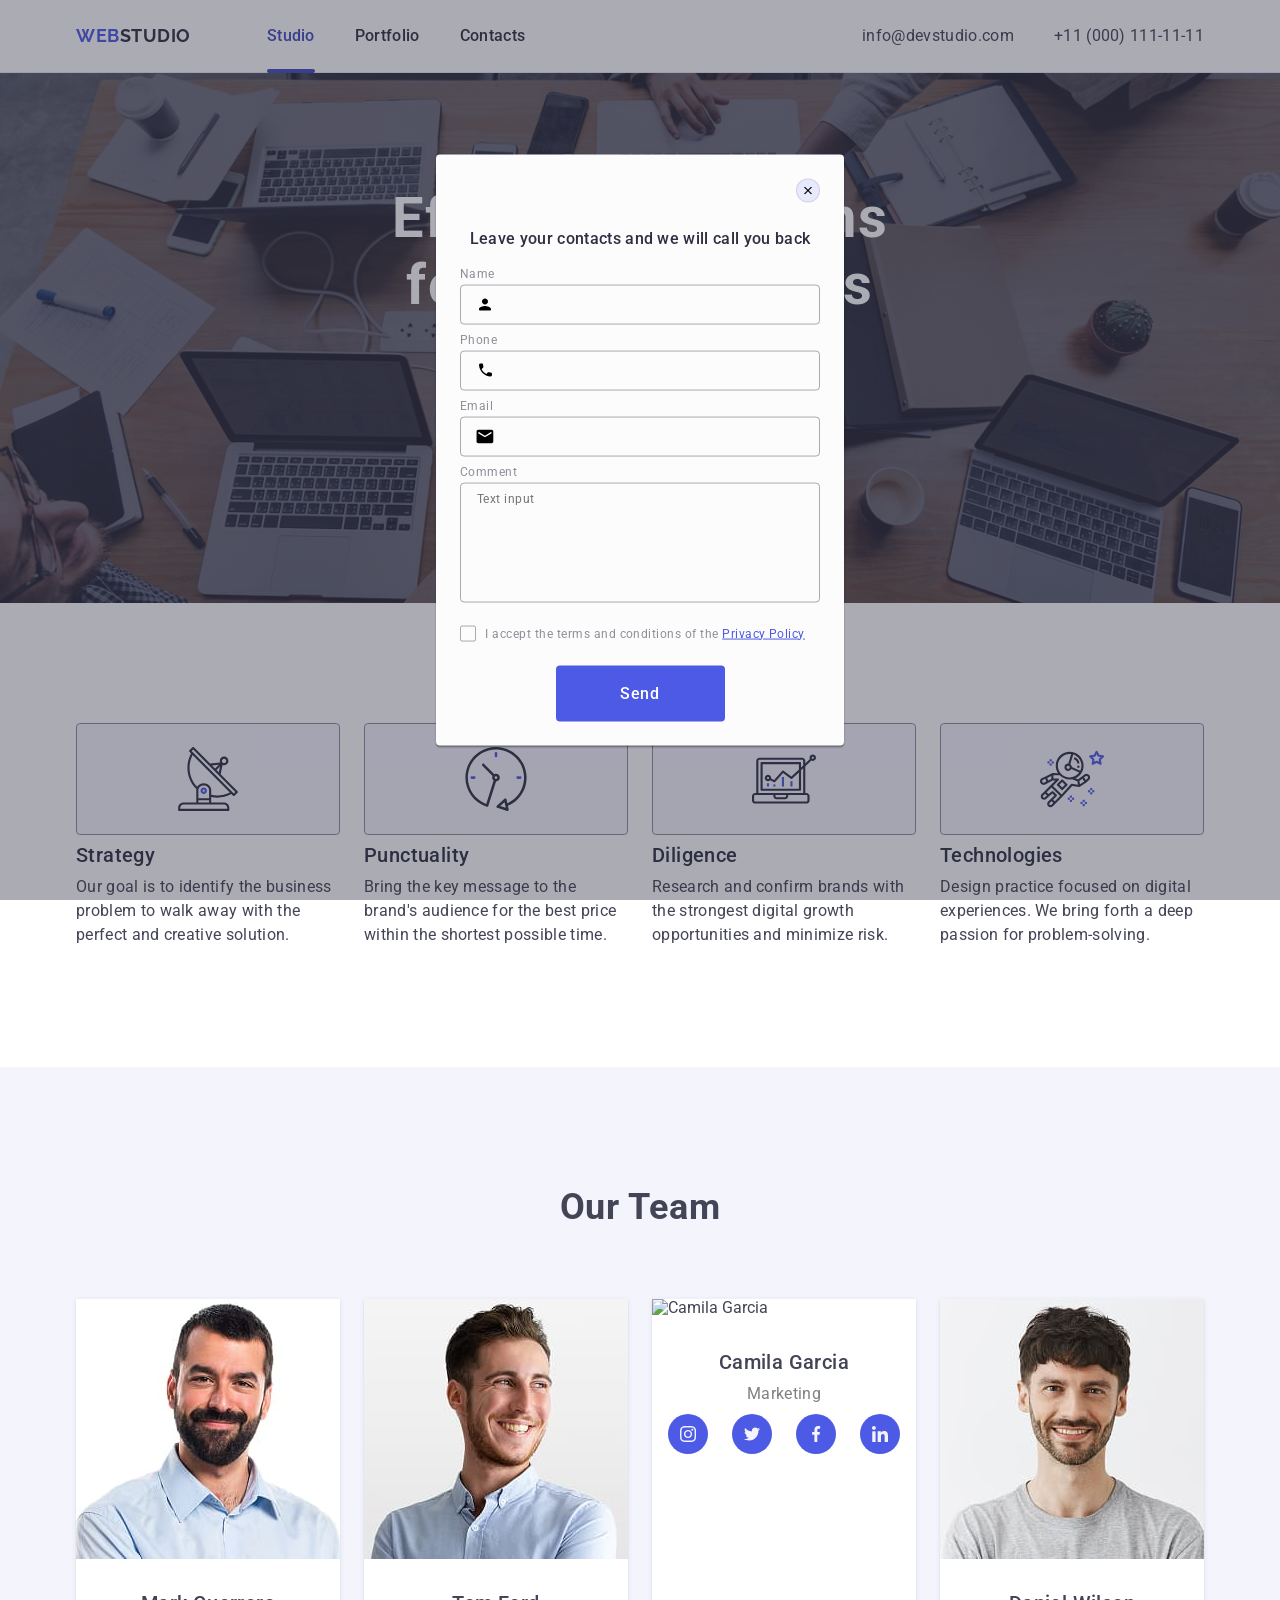
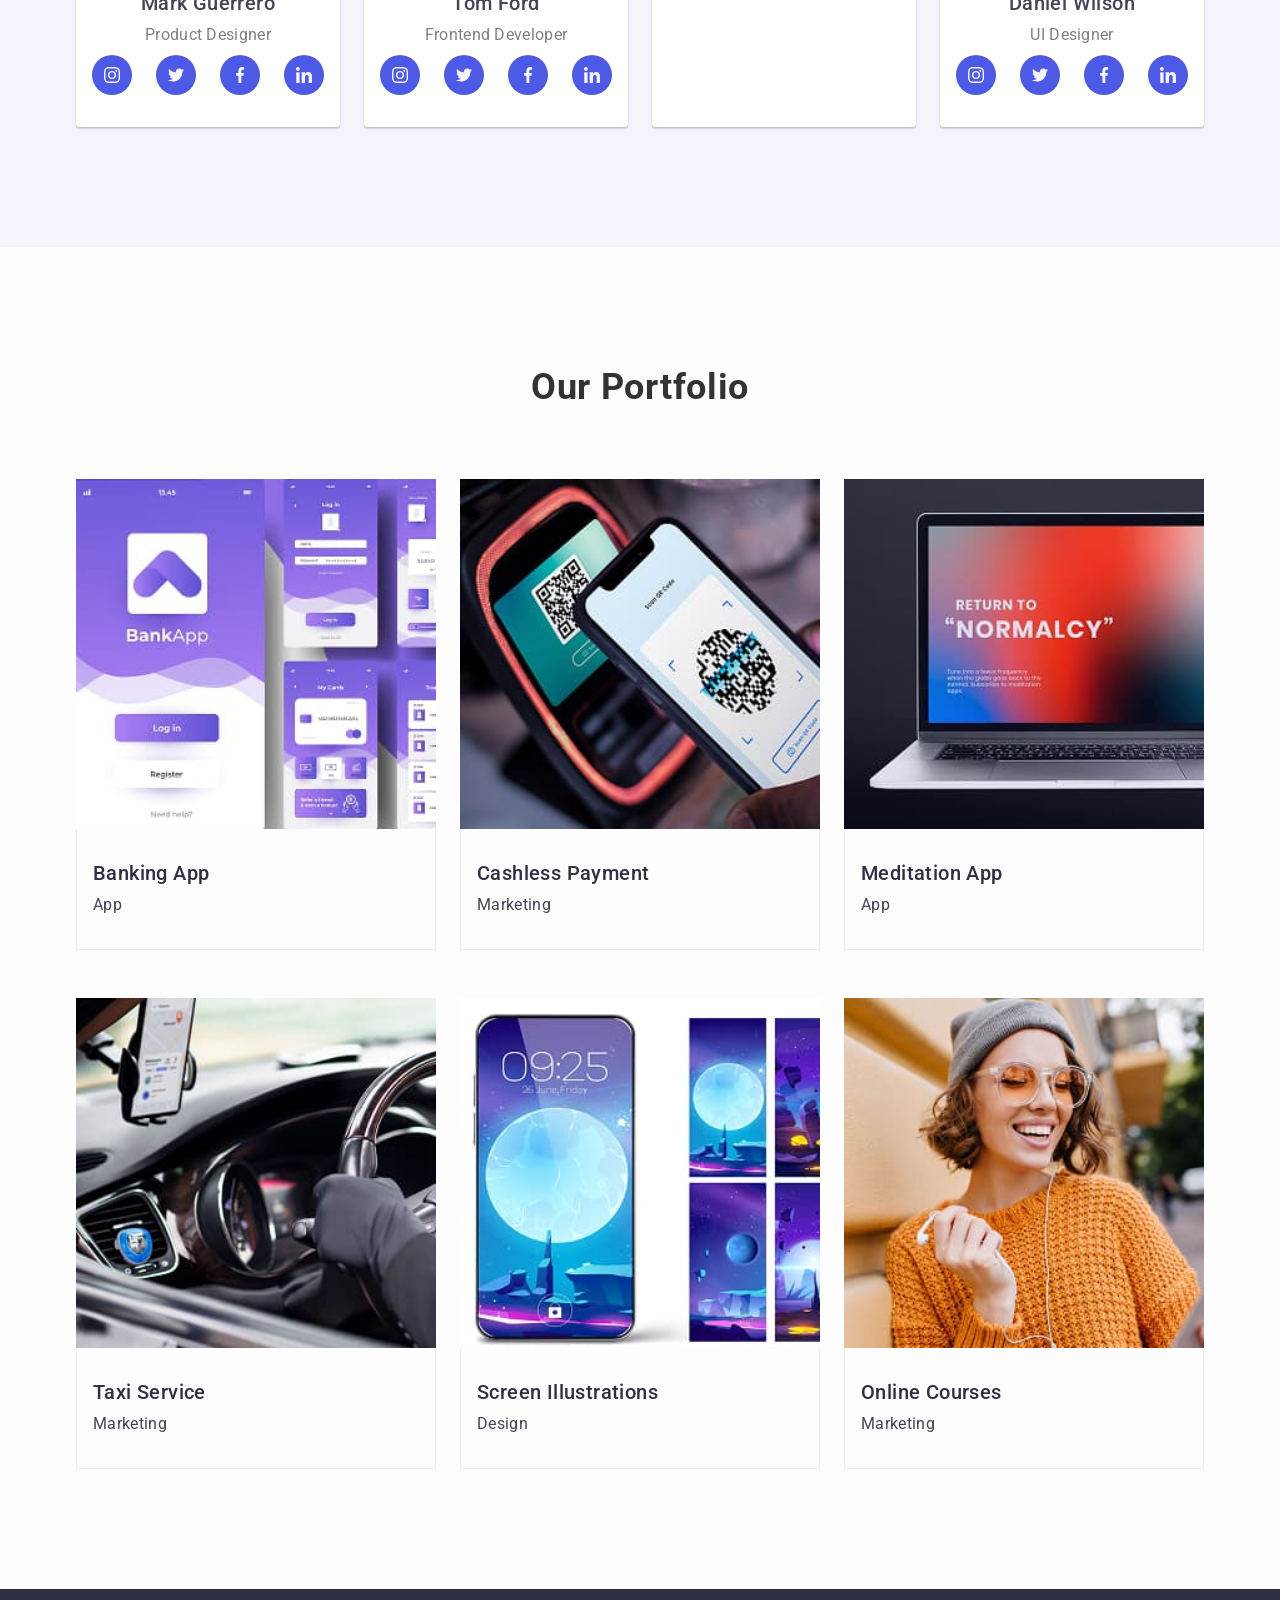
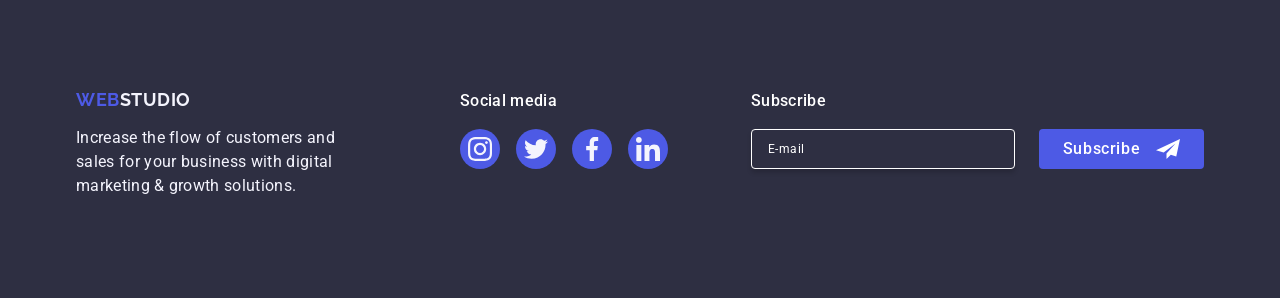
==== index.html @ 74a829ca "q q" ====
<!DOCTYPE html>
<html lang="en">
  <head>
    <meta charset="UTF-8" />
    <meta name="viewport" content="width=device-width, initial-scale=1.0" />
    <title>Web StudioVoVA</title>

    <link
      rel="stylesheet"
      href="https://cdnjs.cloudflare.com/ajax/libs/modern-normalize/2.0.0/modern-normalize.min.css"
      integrity="sha512-4xo8blKMVCiXpTaLzQSLSw3KFOVPWhm/TRtuPVc4WG6kUgjH6J03IBuG7JZPkcWMxJ5huwaBpOpnwYElP/m6wg=="
      crossorigin="anonymous"
      referrerpolicy="no-referrer"
    />

    <link rel="preconnect" href="https://fonts.googleapis.com" />
    <link rel="preconnect" href="https://fonts.gstatic.com" crossorigin />
    <link
      href="https://fonts.googleapis.com/css2?family=Raleway:wght@700&family=Roboto:wght@400;500;700&display=swap"
      rel="stylesheet"
    />

    <link rel="stylesheet" href="./css/styles.css" />
  </head>
  <body>
    <header class="page-header">
      <div class="container header-container">
        <nav class="header-nav">
          <a class="logo header-logo" href="./index.html"
            >Web<span class="logo-part">Studio</span></a
          >
          <ul class="nav-list">
            <li class="nav-item">
              <a class="nav-link current" href="./index.html">Studio</a>
            </li>
            <li class="nav-item"><a class="nav-link" href="">Portfolio</a></li>
            <li class="nav-item"><a class="nav-link" href="">Contacts</a></li>
          </ul>
        </nav>

        <address class="contacts">
          <ul class="contacts-list">
            <li class="contacts-item">
              <a class="contacts-link" href="mailto:info@devstudio.com"
                >info@devstudio.com</a
              >
            </li>
            <li class="contacts-item">
              <a class="contacts-link" href="tel:+110001111111"
                >+11 (000) 111-11-11</a
              >
            </li>
          </ul>
        </address>

        <button class="burger-btn" type="button" data-menu-open>
          <svg class="burger-icon" width="24" height="24">
            <use href="./images/icons.svg#icon-menu"></use>
          </svg>
        </button>
      </div>

      <div class="mobile-menu" data-menu>
        <div class="mobile-menu-container">
          <button class="mobile-menu-close" data-menu-close>&times;</button>

          <nav class="mobile-menu-nav">
            <ul class="mobile-nav-list">
              <li>
                <a href="./index.html" class="mobile-nav-link current"
                  >Studio</a
                >
              </li>
              <li><a href="#" class="mobile-nav-link">Portfolio</a></li>
              <li><a href="#" class="mobile-nav-link">Contacts</a></li>
            </ul>
          </nav>

          <address class="mobile-contacts">
            <a href="tel:+110001111111" class="mobile-phone"
              >+11 (000) 111-11-11</a
            >
            <a href="mailto:info@devstudio.com" class="mobile-email"
              >info@devstudio.com</a
            >
          </address>

          <ul class="mobile-socials">
            <li>
              <a href="#" class="social-icon-link"
                ><svg width="24" height="24">
                  <use href="./images/icons.svg#icon-instagram"></use></svg
              ></a>
            </li>
            <li>
              <a href="#" class="social-icon-link"
                ><svg width="24" height="24">
                  <use href="./images/icons.svg#icon-twitter"></use></svg
              ></a>
            </li>
            <li>
              <a href="#" class="social-icon-link"
                ><svg width="24" height="24">
                  <use href="./images/icons.svg#icon-facebook"></use></svg
              ></a>
            </li>
            <li>
              <a href="#" class="social-icon-link"
                ><svg width="24" height="24">
                  <use href="./images/icons.svg#icon-linkedin"></use></svg
              ></a>
            </li>
          </ul>
        </div>
      </div>
    </header>

    <main>
      <!-- Section №1 -->
      <section class="main-section">
        <div class="container">
          <h1 class="section-title">Effective Solutions for Your Business</h1>
          <button class="action-button" type="button">Order Service</button>
        </div>
      </section>

      <!-- Section №2 -->
      <section class="two-section">
        <div class="container">
          <h2 class="visually-hidden">Team</h2>
          <ul class="team-list-dva">
            <!-- Пункт №1. Strategy. Section №2. -->
            <li class="list-section-two">
              <div class="icon-container">
                <svg class="icon" width="64" height="64">
                  <use href="./images/icons.svg#icon-antenna"></use>
                </svg>
              </div>
              <h3 class="list-title">Strategy</h3>
              <p class="list-paragraph">
                Our goal is to identify the business problem to walk away with
                the perfect and creative solution.
              </p>
            </li>

            <!-- Пункт №2. Punctuality. Section №2. -->
            <li class="list-section-two">
              <div class="icon-container">
                <svg class="icon" width="64" height="64">
                  <use href="./images/icons.svg#icon-clock"></use>
                </svg>
              </div>
              <h3 class="list-title">Punctuality</h3>
              <p class="list-paragraph">
                Bring the key message to the brand's audience for the best price
                within the shortest possible time.
              </p>
            </li>

            <!-- Пункт №3. Diligence. Section №2. -->
            <li class="list-section-two">
              <div class="icon-container">
                <svg class="icon" width="64" height="64">
                  <use href="./images/icons.svg#icon-diagram"></use>
                </svg>
              </div>
              <h3 class="list-title">Diligence</h3>
              <p class="list-paragraph">
                Research and confirm brands with the strongest digital growth
                opportunities and minimize risk.
              </p>
            </li>

            <!-- Пункт №4. Technologies. Section №2. -->
            <li class="list-section-two">
              <div class="icon-container">
                <svg class="icon" width="64" height="64">
                  <use href="./images/icons.svg#icon-astronaut"></use>
                </svg>
              </div>
              <h3 class="list-title">Technologies</h3>
              <p class="list-paragraph">
                Design practice focused on digital experiences. We bring forth a
                deep passion for problem-solving.
              </p>
            </li>
          </ul>
        </div>
      </section>

      <!-- Section №3 -->
      <section class="drei-section">
        <div class="container">
          <h2 class="drei-team-title">Our Team</h2>
          <ul class="team-list-drei">
            <!-- Перший пункт списку -->
            <li class="drei-list-section first-team-member first-child">
              <img
                src="./images/images-a.jpg"
                srcset="./images/images-a@2x.jpg 2x"
                alt="Mark Guerrero"
                class="block-image"
              />
              <div class="team-info">
                <h3 class="drei-team-name">Mark Guerrero</h3>
                <p class="drei-team-role">Product Designer</p>
                <ul class="social-list">
                  <li class="social-item">
                    <a href="#" class="social-link">
                      <svg class="social-icon" width="16" height="16">
                        <use href="./images/icons.svg#icon-instagram"></use>
                      </svg>
                    </a>
                  </li>
                  <li class="social-item">
                    <a href="#" class="social-link">
                      <svg class="social-icon" width="16" height="16">
                        <use href="./images/icons.svg#icon-twitter"></use>
                      </svg>
                    </a>
                  </li>
                  <li class="social-item">
                    <a href="#" class="social-link">
                      <svg class="social-icon" width="16" height="16">
                        <use href="./images/icons.svg#icon-facebook"></use>
                      </svg>
                    </a>
                  </li>
                  <li class="social-item">
                    <a href="#" class="social-link">
                      <svg class="social-icon" width="16" height="16">
                        <use href="./images/icons.svg#icon-linkedin"></use>
                      </svg>
                    </a>
                  </li>
                </ul>
              </div>
            </li>

            <!-- Другий пункт списку -->
            <li class="drei-list-section first-team-member first-child">
              <img
                src="./images/images-b.jpg"
                srcset="./images/images-b@2x.jpg 2x"
                alt="Tom Ford"
                class="block-image"
              />
              <div class="team-info">
                <h3 class="drei-team-name">Tom Ford</h3>
                <p class="drei-team-role">Frontend Developer</p>
                <ul class="social-list">
                  <li class="social-item">
                    <a href="#" class="social-link">
                      <svg class="social-icon" width="16" height="16">
                        <use href="./images/icons.svg#icon-instagram"></use>
                      </svg>
                    </a>
                  </li>
                  <li class="social-item">
                    <a href="#" class="social-link">
                      <svg class="social-icon" width="16" height="16">
                        <use href="./images/icons.svg#icon-twitter"></use>
                      </svg>
                    </a>
                  </li>
                  <li class="social-item">
                    <a href="#" class="social-link">
                      <svg class="social-icon" width="16" height="16">
                        <use href="./images/icons.svg#icon-facebook"></use>
                      </svg>
                    </a>
                  </li>
                  <li class="social-item">
                    <a href="#" class="social-link">
                      <svg class="social-icon" width="16" height="16">
                        <use href="./images/icons.svg#icon-linkedin"></use>
                      </svg>
                    </a>
                  </li>
                </ul>
              </div>
            </li>

            <!-- Третій пункт списку -->
            <li class="drei-list-section first-team-member first-child">
              <img
                src="./images/images-c.jpg"
                srcset="./images/images-c@2x.jpg 2x"
                alt="Camila Garcia"
                class="block-image"
              />
              <div class="team-info">
                <h3 class="drei-team-name">Camila Garcia</h3>
                <p class="drei-team-role">Marketing</p>
                <ul class="social-list">
                  <li class="social-item">
                    <a href="#" class="social-link">
                      <svg class="social-icon" width="16" height="16">
                        <use href="./images/icons.svg#icon-instagram"></use>
                      </svg>
                    </a>
                  </li>
                  <li class="social-item">
                    <a href="#" class="social-link">
                      <svg class="social-icon" width="16" height="16">
                        <use href="./images/icons.svg#icon-twitter"></use>
                      </svg>
                    </a>
                  </li>
                  <li class="social-item">
                    <a href="#" class="social-link">
                      <svg class="social-icon" width="16" height="16">
                        <use href="./images/icons.svg#icon-facebook"></use>
                      </svg>
                    </a>
                  </li>
                  <li class="social-item">
                    <a href="#" class="social-link">
                      <svg class="social-icon" width="16" height="16">
                        <use href="./images/icons.svg#icon-linkedin"></use>
                      </svg>
                    </a>
                  </li>
                </ul>
              </div>
            </li>

            <!-- Четвертий пункт списку -->
            <li class="drei-list-section first-team-member first-child">
              <img
                src="./images/images-d.jpg"
                srcset="./images/images-d@2x.jpg 2x"
                alt="Daniel Wilson"
                class="block-image"
              />
              <div class="team-info">
                <h3 class="drei-team-name">Daniel Wilson</h3>
                <p class="drei-team-role">UI Designer</p>
                <ul class="social-list">
                  <li class="social-item">
                    <a href="#" class="social-link">
                      <svg class="social-icon" width="16" height="16">
                        <use href="./images/icons.svg#icon-instagram"></use>
                      </svg>
                    </a>
                  </li>
                  <li class="social-item">
                    <a href="#" class="social-link">
                      <svg class="social-icon" width="16" height="16">
                        <use href="./images/icons.svg#icon-twitter"></use>
                      </svg>
                    </a>
                  </li>
                  <li class="social-item">
                    <a href="#" class="social-link">
                      <svg class="social-icon" width="16" height="16">
                        <use href="./images/icons.svg#icon-facebook"></use>
                      </svg>
                    </a>
                  </li>
                  <li class="social-item">
                    <a href="#" class="social-link">
                      <svg class="social-icon" width="16" height="16">
                        <use href="./images/icons.svg#icon-linkedin"></use>
                      </svg>
                    </a>
                  </li>
                </ul>
              </div>
            </li>
          </ul>
        </div>
      </section>

      <!-- Section №4 -->
      <section class="team-section-portfolio">
        <div class="container">
          <h2 class="team-title-vier">Our Portfolio</h2>
          <ul class="fourth-list">
            <!-- Перший пункт -->
            <li class="team-item">
              <div class="image-container">
                <img
                  src="./images/images-e.jpg"
                  srcset="./images/images-e@2x.jpg 2x"
                  alt="Banking App"
                  width="360"
                  class="block-image"
                />
                <p class="description">
                  14 Stylish and User-Friendly App Design Concepts · Task
                  Manager App · Calorie Tracker App · Exotic Fruit Ecommerce App
                  · Cloud Storage App
                </p>
              </div>
              <div class="addition">
                <h3 class="team-name">Banking App</h3>
                <p class="team-role">App</p>
              </div>
            </li>

            <!-- Другий пункт -->
            <li class="team-item">
              <div class="image-container">
                <img
                  src="./images/images-f.jpg"
                  srcset="./images/images-f@2x.jpg 2x"
                  alt="Cashless Payment"
                  width="360"
                  class="block-image"
                />
                <p class="description">
                  14 Stylish and User-Friendly App Design Concepts · Task
                  Manager App · Calorie Tracker App · Exotic Fruit Ecommerce App
                  · Cloud Storage App
                </p>
              </div>
              <div class="addition">
                <h3 class="team-name">Cashless Payment</h3>
                <p class="team-role">Marketing</p>
              </div>
            </li>

            <!-- Третій пункт -->
            <li class="team-item">
              <div class="image-container">
                <img
                  src="./images/images-g.jpg"
                  srcset="./images/images-g@2x.jpg 2x"
                  alt="Meditation App"
                  width="360"
                  class="block-image"
                />
                <p class="description">
                  14 Stylish and User-Friendly App Design Concepts · Task
                  Manager App · Calorie Tracker App · Exotic Fruit Ecommerce App
                  · Cloud Storage App
                </p>
              </div>
              <div class="addition">
                <h3 class="team-name">Meditation App</h3>
                <p class="team-role">App</p>
              </div>
            </li>

            <!-- Четвертий пункт -->
            <li class="team-item">
              <div class="image-container">
                <img
                  src="./images/images-h.jpg"
                  srcset="./images/images-h@2x.jpg 2x"
                  alt="Taxi Service"
                  width="360"
                  class="block-image"
                />
                <p class="description">
                  14 Stylish and User-Friendly App Design Concepts · Task
                  Manager App · Calorie Tracker App · Exotic Fruit Ecommerce App
                  · Cloud Storage App
                </p>
              </div>
              <div class="addition">
                <h3 class="team-name">Taxi Service</h3>
                <p class="team-role">Marketing</p>
              </div>
            </li>

            <!-- П’ятий пункт -->
            <li class="team-item">
              <div class="image-container">
                <img
                  src="./images/images-i.jpg"
                  srcset="./images/images-i@2x.jpg 2x"
                  alt="Screen Illustrations"
                  width="360"
                  class="block-image"
                />
                <p class="description">
                  14 Stylish and User-Friendly App Design Concepts · Task
                  Manager App · Calorie Tracker App · Exotic Fruit Ecommerce App
                  · Cloud Storage App
                </p>
              </div>
              <div class="addition">
                <h3 class="team-name">Screen Illustrations</h3>
                <p class="team-role">Design</p>
              </div>
            </li>

            <!-- Шостий пункт -->
            <li class="team-item">
              <div class="image-container">
                <img
                  src="./images/images-j.jpg"
                  srcset="./images/images-j@2x.jpg 2x"
                  alt="Online Courses"
                  width="360"
                  class="block-image"
                />
                <p class="description">
                  14 Stylish and User-Friendly App Design Concepts · Task
                  Manager App · Calorie Tracker App · Exotic Fruit Ecommerce App
                  · Cloud Storage App
                </p>
              </div>
              <div class="addition">
                <h3 class="team-name">Online Courses</h3>
                <p class="team-role">Marketing</p>
              </div>
            </li>
          </ul>
        </div>
      </section>
    </main>

    <!-- Футер сторінки -->

    <footer class="site-footer">
      <div class="container-footer">
        <div class="content-wrapper">
          <a href="./index.html" class="webstudio-link kolobok">
            WEB<span class="logo-span-footer">Studio</span>
          </a>
          <p class="footer-description">
            Increase the flow of customers and sales for your business with
            digital marketing & growth solutions.
          </p>
        </div>
        <div class="social-media-wrapper">
          <p class="social-text">Social media</p>
          <ul class="social-list-footer">
            <li class="social-item">
              <a href="#" class="social-link-footer">
                <svg class="social-icon-footer" width="24" height="24">
                  <use href="./images/icons.svg#icon-instagram"></use>
                </svg>
              </a>
            </li>
            <li class="social-item">
              <a href="#" class="social-link-footer">
                <svg class="social-icon-footer" width="24" height="24">
                  <use href="./images/icons.svg#icon-twitter"></use>
                </svg>
              </a>
            </li>
            <li class="social-item">
              <a href="#" class="social-link-footer">
                <svg class="social-icon-footer" width="24" height="24">
                  <use href="./images/icons.svg#icon-facebook"></use>
                </svg>
              </a>
            </li>
            <li class="social-item">
              <a href="#" class="social-link-footer">
                <svg class="social-icon-footer" width="24" height="24">
                  <use href="./images/icons.svg#icon-linkedin"></use>
                </svg>
              </a>
            </li>
          </ul>
        </div>
        <div class="subscribe-wrapper">
          <p class="subscribe-text">Subscribe</p>
          <form class="subscribe-form">
            <label class="subscribe-label">
              <input
                class="subscribe-input"
                type="email"
                name="email"
                placeholder="E-mail"
              />
            </label>
            <button class="subscribe-button" type="submit">
              Subscribe
              <svg class="subscribe-icon" width="24" height="24">
                <use href="./images/icons.svg#icon-frame"></use>
              </svg>
            </button>
          </form>
        </div>
      </div>
    </footer>

    <!-- Модальне вікно. Контейнер для модального вікна -->
    <div class="modal-container is-open">
      <div class="modal">
        <button class="close-button" type="button">
          <svg width="8" height="8" class="icon-xsymbol">
            <use href="./images/icons.svg#icon-xsymbol"></use>
          </svg>
        </button>
        <p class="modal-text">Leave your contacts and we will call you back</p>
        <form action="#">
          <div class="form-group">
            <label for="user-name" class="label">Name</label>
            <div class="input-container">
              <input
                type="text"
                id="user-name"
                name="user-name"
                class="input"
              />
              <svg width="18" height="24" class="input-icon">
                <use href="./images/icons.svg#icon-person"></use>
              </svg>
            </div>
          </div>
          <div class="form-group">
            <label for="user-phone" class="label">Phone</label>
            <div class="input-container">
              <input
                type="tel"
                id="user-phone"
                name="user-phone"
                class="input"
              />
              <svg width="18" height="24" class="input-icon">
                <use href="./images/icons.svg#icon-phone"></use>
              </svg>
            </div>
          </div>
          <div class="form-group">
            <label for="user-email" class="label">Email</label>
            <div class="input-container">
              <input
                type="email"
                id="user-email"
                name="user-email"
                class="input"
              />
              <svg width="18" height="24" class="input-icon">
                <use href="./images/icons.svg#icon-email"></use>
              </svg>
            </div>
          </div>
          <div class="form-group-comment">
            <label for="user-comment" class="label">Comment</label>
            <textarea
              id="user-comment"
              name="user-comment"
              placeholder="Text input"
              class="textarea"
            ></textarea>
          </div>
          <div class="checkbox-container">
            <input
              type="checkbox"
              id="user-privacy"
              name="user-privacy"
              value="true"
              class="visually-hidden"
            />
            <label for="user-privacy" class="checkbox-label">
              <span class="checkbox-custom">
                <svg width="10" height="8" class="icon-check">
                  <use href="./images/icons.svg#icon-vector"></use>
                </svg>
              </span>
              <span class="checkbox-text">
                <span class="accept-text"
                  >I accept the terms and conditions of the</span
                >
                <a href="#" class="privacy-policy-link">Privacy Policy</a>
              </span>
            </label>
          </div>

          <button type="submit" class="submit-button">Send</button>
        </form>
      </div>
    </div>
    <!-- Контейнер для модального вікна END -->
  </body>
</html>
---- css/styles.css ----
.hidden {
  display: none;
}

body {
  font-family: "Roboto", sans-serif;
  color: #434455;
  background-color: #fff;
}

/* Вимкнення мобільного меню */

/* 
.modal-container {
  display: none !important;
}
*/

/* reset */

ul,
ol {
  list-style-type: none;
  margin: 0;
  padding: 0;
}

h1,
h2,
h3,
h4,
h5,
h6,
p {
  margin: 0;
}

a {
  text-decoration: none;
}

img {
  display: block;
  max-width: 100%;
  height: auto;
}

button {
  cursor: pointer;
}

.visually-hidden {
  position: absolute;
  white-space: nowrap;
  width: 1px;
  height: 1px;
  overflow: hidden;
  border: 0;
  padding: 0;
  clip: rect(0 0 0 0);
  clip-path: inset(100%);
  margin: -1px;
}

/* common */

.container {
  max-width: 320px;
  padding: 0 16px;
  margin: 0 auto;
}

@media screen and (min-width: 768px) {
  .container {
    max-width: 768px;
  }
}

@media screen and (min-width: 1158px) {
  .container {
    max-width: 1158px;
    padding: 0 15px;
  }
}

/* header */

.page-header {
  border-bottom: 1px solid #e7e9fc;
  box-shadow: 0 1px 6px 0 rgba(46, 47, 66, 0.08),
    0 1px 1px 0 rgba(46, 47, 66, 0.16), 0 2px 1px 0 rgba(46, 47, 66, 0.08);
}

.header-container {
  display: flex;
  align-items: center;
  justify-content: space-between;
}

.nav-list,
.contacts {
  display: none;
}

.logo {
  font-family: "Raleway", sans-serif;
  font-weight: 700;
  font-size: 18px;
  line-height: 1.17;
  letter-spacing: 0.03em;
  text-transform: uppercase;
  color: #4d5ae5;
}

.header-logo {
  padding: 16px 0;
  display: block;
}

.header-logo .logo-part {
  color: #2e2f42;
}

.burger-btn {
  padding: 0;
  border: none;
  background-color: transparent;
}

.burger-icon {
  display: block;
  fill: #2f2f37;
}

@media screen and (min-width: 768px) {
  .burger-btn {
    display: none;
  }

  .header-nav {
    display: flex;
    align-items: center;
  }

  .nav-list {
    display: flex;
    align-items: center;
    gap: 40px;
  }

  .header-logo {
    padding: 24px 0;
    margin-right: 120px;
  }

  .nav-link {
    display: block;
    padding: 24px 0;
    font-weight: 500;
    font-size: 16px;
    line-height: 1.5;
    letter-spacing: 0.02em;
    color: #2e2f42;

    transition: color 250ms cubic-bezier(0.4, 0, 0.2, 1);
  }

  .nav-link.current {
    position: relative;
  }

  .nav-link.current::after {
    content: "";

    position: absolute;
    left: 0;
    bottom: -1px;

    width: 100%;
    height: 4px;
    border-radius: 2px;

    background-color: #404bbf;
  }

  .contacts {
    font-style: normal;
    display: block;
  }

  .contacts-list {
    display: flex;
    flex-direction: column;
    gap: 12px;
  }

  .contacts-link {
    display: block;
    font-size: 12px;
    line-height: 1.17;
    letter-spacing: 0.04em;
    color: #434455;

    transition: color 250ms cubic-bezier(0.4, 0, 0.2, 1);
  }

  .nav-link:hover,
  .nav-link:focus,
  .contacts-link:hover,
  .contacts-link:focus,
  .nav-link.current {
    color: #404bbf;
  }
}

@media screen and (min-width: 1158px) {
  .header-logo {
    margin-right: 76px;
  }

  .contacts-list {
    flex-direction: row;
    align-items: center;
    gap: 40px;
  }

  .contacts-link {
    padding: 24px 0;
    font-size: 16px;
    line-height: 1.5;
    letter-spacing: 0.02em;
  }
}

/* mobile menu */

.mobile-menu {
  position: fixed;
  top: 0;
  left: 0;
  width: 100%;
  height: 100%;
  background-color: #fff;

  opacity: 0;
  visibility: hidden;
  pointer-events: none;

  transition: opacity 250ms cubic-bezier(0.4, 0, 0.2, 1),
    visibility 250ms cubic-bezier(0.4, 0, 0.2, 1);
}

.mobile-menu.is-open {
  opacity: 1;
  visibility: visible;
  pointer-events: auto;
}

.mobile-menu-container {
  position: relative;
  padding-top: 72px;
  padding-bottom: 40px;

  display: flex;
  flex-direction: column;
  height: 100%;
}

.mobile-menu-close {
  position: absolute;
  top: 24px;
  right: 24px;
}

.mobile-menu-nav {
  margin-bottom: auto;
}

@media screen and (min-width: 768px) {
  .mobile-menu {
    display: none;
  }
}

/* До 175 рядочка це робота Сергія. Хедер чудово працює у всіх режимах. */

/************************************************/

/* Для мобільних пристроїв (до 767px) */

@media screen and (max-width: 767px) {
  /* Основна секція */
  .main-section {
    /* Фонове зображення з напівпрозорим темним градієнтом для затемнення */
    background-image: linear-gradient(
        rgba(46, 47, 66, 0.7),
        rgba(46, 47, 66, 0.7)
      ),
      url("../images/Foto_a.jpg");

    background-repeat: no-repeat; /* Заборонити повторення зображення */
    background-position: center; /* Центрувати зображення */
    background-size: cover; /* Масштабувати зображення на всю секцію */
    background-color: #2e2f42; /* Резервний колір фону (на випадок, якщо зображення не завантажиться) */

    /* width: 100%;  Займати всю доступну ширину */
    max-width: 320px; /* Обмежити ширину відповідно до мобільного макету */
    /* min-height: 432px;  Мінімальна висота секції за макетом (Figma) */

    /* display: flex; * Використання flexbox для розташування контенту */
    flex-direction: column; /* Розміщення елементів вертикально */
    justify-content: center; /* Вертикальне центровання вмісту */
    align-items: center; /* Горизонтальне центровання вмісту */
    text-align: center; /* Вирівнювання тексту по центру */

    margin: 0 auto; /* Центрування секції по горизонталі */
    padding-top: 72px; /* Внутрішній відступ зверху */
    padding-bottom: 72px; /* Внутрішній відступ знизу */
  }

  /* Для екранів з високою щільністю (Retina, 2x і більше) */
  @media (min-resolution: 2dppx) {
    .main-section {
      /* Такий самий градієнт, але зображення замінене на версію з більшою роздільною здатністю */
      background-image: linear-gradient(
          rgba(46, 47, 66, 0.7),
          rgba(46, 47, 66, 0.7)
        ),
        url("../images/Foto_a@2x.jpg");
    }
  }

  /* Заголовок секції */
  .section-title {
    width: 216px;
    margin-left: auto;
    margin-right: auto;
    margin-top: 0;
    /* margin-bottom: 24px;  додати відстань до кнопки */
    padding: 0; /* переконатися, що немає зайвих відступів */
    font-family: Roboto, sans-serif;
    font-weight: 700;
    font-size: 36px;
    line-height: 40px;
    letter-spacing: 0.02em;
    text-align: center;
    color: #ffffff;
  }

  /* Кнопка дії */
  .action-button {
    width: 169px; /* Згідно макету */
    height: 56px; /* Висота кнопки */
    background-color: #4d5ae5; /* Основний фон */
    color: #fff; /* Колір тексту */
    font-size: 16px; /* Розмір шрифту */
    font-weight: 500; /* Напівжирний текст */
    line-height: 24px; /* Висота рядка */
    border-radius: 4px; /* Заокруглені кути */
    border: none; /* Без рамки */
    cursor: pointer; /* Курсор при наведенні */
    text-align: center; /* Центрування тексту */
    transition: background-color 250ms ease; /* Плавна анімація при наведенні */
    margin-bottom: 0; /* Відсутність нижнього відступу */
    margin-top: 72px; /* або більше, залежно від бажаної позиції */
  }

  .action-button:hover {
    background-color: #404bbf; /* Колір кнопки при наведенні */
  }

  /* Секція номер два. Мобілка. */

  .two-section {
    padding: 96px 0; /* Відступи зверху та знизу */
  }

  .team-list-dva {
    display: flex;
    flex-direction: column;
    align-items: center;
    padding: 0;
    margin: 0;
    list-style: none;
  }

  .list-section-two {
    width: 288px;
    margin-bottom: 72px; /* Встановлюємо потрібний відступ згідно макету */
  }

  /* Щоб останній елемент не мав зайвого відступу */
  .list-section-two:last-child {
    margin-bottom: 0;
  }

  .icon-container {
    display: none; /* Сховати іконки */
  }

  .list-title {
    font-size: 36px; /* Розмір шрифту для заголовка */
    line-height: 40px; /* Висота рядка */
    text-align: center; /* Вирівнювання по центру */
    margin-bottom: 8px; /* Відступ знизу */
  }

  /* Параграф вирівняний по лівому краю */
  .list-paragraph {
    font-size: 16px; /* Розмір шрифту для параграфа */
    line-height: 24px;
    letter-spacing: 2%;
    text-align: left; /* Вирівнювання по лівому краю */
    margin: 0; /* Відсутність відступів */
  }

  /* Третя секція. Мобільна версія */

  /* === Секція команди (мобільна версія) === */
  .drei-section {
    padding: 96px 0px;
    background: #f4f4fd; /* Світлий фон блоку */
    text-align: center; /* Вирівнювання тексту та заголовка по центру */
  }

  /* === Заголовок секції === */
  .drei-team-title {
    margin: 0 0 96px 0; /* Відстань після заголовка до першої картки */
    font-family: "Roboto", sans-serif; /* Шрифт заголовка */
    font-size: 36px; /* Розмір шрифту відповідно до макету */
    font-weight: 700; /* Напівжирний стиль шрифту */
    line-height: 40px; /* Висота рядка */
    letter-spacing: 0.02em; /* Розрядка символів */
  }

  /* === Список карток команди === */
  .team-list-drei {
    display: flex; /* Гнучке контейнерне відображення */
    flex-direction: column; /* Розташування елементів у стовпчик */
    align-items: center; /* Центрування всіх карток по горизонталі */
    gap: 72px; /* Відстань між картками */
    padding: 0; /* Відсутність внутрішніх відступів */
    margin: 0; /* Відсутність зовнішніх відступів */
    list-style: none; /* Вимкнення маркерів списку */
  }

  /* === Карточка одного члена команди === */
  .drei-list-section {
    width: 264px; /* Фіксована ширина картки для мобільного макету */
    background-color: #ffffff; /* Білий фон картки */
    border-radius: 0 0 4px 4px; /* Округлені кути знизу */
    box-shadow:               /* Тінь відповідно до макету */ 0px 2px 1px
        rgba(46, 47, 66, 0.08),
      0px 1px 1px rgba(46, 47, 66, 0.16), 0px 1px 6px rgba(46, 47, 66, 0.08);
  }

  /* === Фото учасника === */
  .block-image {
    display: block; /* Відображення як блочного елемента */
    max-width: 100%; /* Адаптивна ширина зображення */
    height: auto; /* Автоматична висота для збереження пропорцій */
    margin: 0 auto; /* Центрування зображення */
  }

  /* === Контейнер з іменем, посадою, соцмережами === */
  .team-info {
    padding: 32px 0; /* Відступи зверху та знизу всередині картки */
  }

  /* === Ім’я учасника === */
  .drei-team-name {
    font-family: Roboto, sans-serif; /* Шрифт імені */
    font-size: 20px; /* Розмір шрифту */
    font-weight: 500; /* Напівжирний стиль */
    line-height: 24px; /* Висота рядка */
    letter-spacing: 0.02em; /* Розрядка символів */
    margin: 0 0 8px 0; /* Відстань між ім'ям та посадою */
    text-align: center; /* Центрування тексту */
  }

  /* === Посада учасника === */
  .drei-team-role {
    font-family: Roboto, sans-serif; /* Шрифт посади */
    font-size: 16px; /* Розмір шрифту */
    font-weight: 400; /* Звичайний стиль */
    line-height: 24px; /* Висота рядка */
    letter-spacing: 0.02em; /* Розрядка символів */
    color: gray; /* Сірий колір тексту */
    margin: 0 0 8px 0; /* Відстань між посадою та соцмережами */
    text-align: center; /* Центрування тексту */
  }

  /* === Список іконок соцмереж === */
  .social-list {
    display: flex; /* Гнучке розташування іконок */
    justify-content: center; /* Центрування іконок в контейнері */
    gap: 24px; /* Відстань між іконками */
    padding: 0; /* Відсутність внутрішніх відступів */
    margin: 0; /* Відсутність зовнішніх відступів */
    list-style: none; /* Вимкнення маркерів списку */
  }

  /* === Одна іконка соцмережі === */
  .social-item {
    width: 40px; /* Ширина іконки */
    height: 40px; /* Висота іконки */
  }

  /* === Посилання всередині кола === */
  .social-link {
    display: flex; /* Гнучке вирівнювання всередині кола */
    align-items: center; /* Центрування по вертикалі */
    justify-content: center; /* Центрування по горизонталі */
    width: 100%; /* Повна ширина батьківського елемента */
    height: 100%; /* Повна висота батьківського елемента */
    background-color: var(
      --link-bg,
      #4d5ae5
    ); /* Колір фону з можливістю зміни */
    border-radius: 50%; /* Кругла форма іконки */
    transition: background-color 250ms cubic-bezier(0.4, 0, 0.2, 1); /* Анімація зміни фону */
  }

  /* === Hover / focus ефекти === */
  .social-link:hover,
  .social-link:focus {
    background-color: #404bbf; /* Зміна кольору при наведенні або фокусі */
  }

  /* === Іконка SVG соцмережі === */
  .social-icon {
    fill: var(--icon-color, #f4f4fd); /* Колір іконки з можливістю зміни */
  }

  /* Секція номер чотири. */

  /* Контейнер мобільної секції */
  .container {
    width: 100%; /* Контейнер займає всю ширину екрана */
    padding-left: 16px; /* Внутрішній лівий відступ */
    padding-right: 16px; /* Внутрішній правий відступ */
    margin: 0 auto; /* Центрування */
  }

  /* Секція портфоліо */
  .team-section-portfolio {
    background-color: #fdfdfd; /* Світлий фон */
    padding-top: 96px; /* Верхній відступ секції */
    padding-bottom: 96px; /* Нижній відступ секції */
  }

  /* Заголовок секції */
  .team-title-vier {
    font-family: "Roboto", sans-serif; /* Шрифт */
    font-size: 28px; /* Зменшений розмір для мобільного */
    font-weight: 700; /* Товщина шрифту */
    line-height: 1.2; /* Міжрядковий інтервал */
    letter-spacing: 0.02em; /* Міжлітерний інтервал */
    text-align: center; /* Центрування */
    margin-top: 0; /* Без верхнього відступу */
    margin-bottom: 72px; /* Відступ знизу до першої картки */
    color: #333; /* Колір заголовка */
  }

  /* Список карток */
  .fourth-list {
    display: flex; /* Використання flexbox */
    flex-direction: column; /* Вертикальне розміщення карток */
    gap: 48px; /* Відстань між картками */
    padding: 0; /* Обнулення падінгів */
    margin: 0; /* Обнулення маргінів */
    list-style: none; /* Видалення маркерів списку */
  }

  /* Кожна картка */
  .team-item {
    width: 100%; /* Картка на всю ширину контейнера */
    position: relative; /* Для позиціонування дочірніх елементів */
    overflow: hidden; /* Обрізання вмісту за межами */
    transition: box-shadow 0.3s ease; /* Плавна анімація тіні */
  }

  /* Ховер-ефект тіні */
  .team-item:hover {
    box-shadow: 0px 1px 6px rgba(46, 47, 66, 0.08),
      0px 1px 1px rgba(46, 47, 66, 0.16), 0px 2px 1px rgba(46, 47, 66, 0.08);
  }

  /* Контейнер зображення */
  .image-container {
    position: relative; /* Відносне позиціонування */
    overflow: hidden; /* Обрізання вмісту */
  }

  /* Зображення в картці */
  .block-image {
    width: 100%; /* Повна ширина батьківського блоку */
    height: auto; /* Автоматична висота */
    display: block; /* Блочний елемент */
  }

  /* Прихований опис, який з’являється при наведенні */
  .description {
    position: absolute; /* Абсолютне позиціонування */
    top: 0;
    left: 0;
    width: 100%;
    height: 100%;
    padding: 40px 32px;
    background-color: #4d5ae5;
    color: #f4f4fd;
    font-size: 16px;
    line-height: 1.5;
    letter-spacing: 0.02em;
    transform: translateY(100%); /* Початкове положення поза межами */
    transition: transform 250ms cubic-bezier(0.4, 0, 0.2, 1); /* Плавне з’явлення */
  }

  /* Анімація появи опису */
  .team-item:hover .description {
    transform: translateY(0); /* Виводить опис на екран */
  }

  /* Контейнер тексту під зображенням */
  .addition {
    width: 100%; /* Повна ширина */
    padding: 32px 16px; /* Внутрішні відступи */
    border-left: 1px solid rgba(231, 233, 252, 1);
    border-right: 1px solid rgba(231, 233, 252, 1);
    border-bottom: 1px solid rgba(231, 233, 252, 1);
    color: #922c2c;
  }

  /* Назва проєкту */
  .team-name {
    font-family: "Roboto", sans-serif;
    font-weight: 500;
    font-size: 20px;
    line-height: 1.2;
    margin: 0 0 8px 0;
    color: #2e2f42;
  }

  /* Тип проєкту */
  .team-role {
    margin: 0;
    padding: 0;
    font-family: "Roboto", sans-serif;
    font-weight: 400;
    font-size: 16px;
    line-height: 1.5;
    letter-spacing: 0.02em;
    color: #434455;
  }

  /* ФУТЕР. Мобільний телефон */

  .site-footer {
    background-color: #2e2f42; /* Темний фон футера */
    padding: 96px 0; /* Відступи зверху і знизу по 96px */
    color: #f4f4fd; /* Основний колір тексту */
    overflow-x: hidden; /* Приховати горизонтальну прокрутку (для уникнення обрізання логотипу) */
  }

  .container-footer {
    width: 100%; /* Контейнер займає всю ширину екрану */
    max-width: 320px; /* Максимальна ширина як у макеті */
    margin: 0 auto; /* Центрування контейнера */
    padding: 0 16px; /* Внутрішні відступи зліва і справа */
    display: flex; /* Встановити флекс-контейнер */
    flex-direction: column; /* Дочірні елементи йдуть вертикально */
    align-items: center; /* Вирівнювання всіх елементів по центру */
  }

  .content-wrapper {
    margin-bottom: 72px; /* Відступ знизу до блоку соцмереж */
    text-align: center; /* Центрування вмісту */
  }

  .webstudio-link {
    font-family: "Raleway", sans-serif; /* Шрифт логотипу */
    font-weight: 700; /* Товщина шрифту – жирний */
    font-size: 18px; /* Розмір шрифту */
    line-height: 1.17; /* Міжрядковий інтервал */
    letter-spacing: 0.03em; /* Відстань між літерами */
    text-transform: uppercase; /* Всі літери великими */
    color: #4d5ae5; /* Синій колір для слова "WEB" */
    text-decoration: none; /* Відсутність підкреслення */
    display: inline-block; /* Поведінка блоку в рядку */
    margin-bottom: 16px; /* Відступ знизу логотипу */
    word-wrap: break-word; /* Переносити слово при потребі */
  }

  .logo-span-footer {
    color: #f4f4fd; /* Білий колір для слова "STUDIO" */
  }

  .footer-description {
    width: 288px; /* Фіксована ширина блоку тексту */
    margin: 0 auto; /* Центрування горизонтально */
    font-family: "Roboto", sans-serif; /* Основний шрифт тексту */
    font-size: 16px; /* Розмір шрифту */
    line-height: 24px; /* Висота рядка */
    letter-spacing: 0.02em; /* Відстань між символами */
    text-align: left; /* Вирівнювання тексту по центру */
    color: #f4f4fd; /* Білий колір тексту */
  }

  /* === Блок соціальних мереж === */

  .social-media-wrapper {
    display: flex; /* Флекс-контейнер */
    flex-direction: column; /* Вертикальне розміщення */
    align-items: center; /* Центрування по горизонталі */
    margin-bottom: 72px; /* Відступ до секції підписки */
  }

  .social-text {
    font-size: 16px; /* Розмір шрифту */
    font-weight: 500; /* Напівжирний */
    line-height: 1.5; /* Висота рядка */
    letter-spacing: 0.02em; /* Відстань між літерами */
    color: #ffffff; /* Білий колір */
    margin-bottom: 16px; /* Відступ знизу до іконок */
  }

  .social-list-footer {
    list-style: none; /* Відключення маркерів списку */
    display: flex; /* Розміщення іконок в ряд */
    gap: 16px; /* Відстань між іконками */
    padding: 0; /* Відсутність внутрішніх відступів */
    margin: 0; /* Відсутність зовнішніх відступів */
    justify-content: center; /* Центрування по горизонталі */
  }

  .social-item {
    width: 40px; /* Ширина іконки */
    height: 40px; /* Висота іконки */
  }

  .social-link-footer {
    width: 100%; /* Заповнення всієї ширини батьківського блоку */
    height: 100%; /* Заповнення всієї висоти */
    background-color: #4d5ae5; /* Синій фон іконки */
    border-radius: 50%; /* Заокруглення до круга */
    display: flex; /* Центрування іконки */
    align-items: center; /* Вертикальне центрування */
    justify-content: center; /* Горизонтальне центрування */
    transition: background-color 250ms cubic-bezier(0.4, 0, 0.2, 1); /* Плавна анімація при наведенні */
  }

  .social-link-footer:hover,
  .social-link-footer:focus {
    background-color: #31d0aa; /* Зелений колір при наведенні */
  }

  .social-icon-footer {
    fill: #f4f4fd; /* Білий колір SVG-іконки */
  }

  /* === Блок підписки === */

  .subscribe-wrapper {
    width: 100%; /* Повна ширина */
    text-align: center; /* Центрування заголовка */
  }

  .subscribe-text {
    margin-bottom: 16px; /* Відступ до форми */
    font-weight: 500; /* Напівжирний */
    line-height: 1.5; /* Висота рядка */
    letter-spacing: 0.02em; /* Відстань між літерами */
    color: #ffffff; /* Білий колір */
  }

  .subscribe-form {
    display: flex; /* Флекс-контейнер */
    flex-direction: column; /* Вертикальне розміщення поля і кнопки */
    align-items: center; /* Центрування */
    gap: 16px; /* Відстань між полем і кнопкою */
  }

  .subscribe-input {
    width: 288px; /* Ширина поля відповідно до макету */
    height: 40px; /* Висота поля */
    padding-left: 16px; /* Внутрішній відступ зліва */
    border: 1px solid #ffffff; /* Білий контур */
    background-color: transparent; /* Прозорий фон */
    color: #ffffff; /* Білий текст */
    font-size: 12px; /* Розмір шрифту */
    letter-spacing: 0.04em; /* Відстань між символами */
    line-height: 2; /* Висота рядка */
    border-radius: 4px; /* Заокруглення кутів */
    box-shadow: 0px 4px 4px rgba(0, 0, 0, 0.15); /* Тінь під полем */
  }

  .subscribe-input::placeholder {
    color: #ffffff; /* Колір плейсхолдера */
  }

  .subscribe-button {
    width: 165px; /* Ширина кнопки як у макеті */
    height: 40px; /* Висота кнопки */
    background-color: #4d5ae5; /* Синій фон */
    color: #ffffff; /* Білий текст */
    font-weight: 500; /* Напівжирний */
    font-size: 16px; /* Розмір тексту */
    line-height: 1.5; /* Висота рядка */
    letter-spacing: 0.04em; /* Відстань між літерами */
    border: none; /* Без рамки */
    border-radius: 4px; /* Заокруглені кути */
    cursor: pointer; /* Курсор у вигляді руки */
    display: flex; /* Центрування вмісту */
    justify-content: center; /* Горизонтальне центрування */
    align-items: center; /* Вертикальне центрування */
    transition: background-color 0.3s ease-in-out; /* Анімація кольору */
  }

  .subscribe-button:hover,
  .subscribe-button:focus {
    background-color: #31d0aa; /* Зелений фон при наведенні */
  }

  .subscribe-icon {
    margin-left: 16px;
    fill: white;
    transition: fill 250ms cubic-bezier(0.4, 0, 0.2, 1); /* плавна зміна кольору */
  }

  /* 10.05.2025 */

  /* Модальне вікно. мобільний телефон. Творить Володимир Вишняк */

  /* ------------------------------- */
  /* КОНТЕЙНЕР МОДАЛКИ */
  /* ------------------------------- */
  .modal-container {
    display: flex;
    position: fixed;
    top: 0;
    left: 0;
    width: 100vw;
    height: 100vh;
    background-color: rgba(46, 47, 66, 0.4);
    justify-content: center;
    align-items: center;
    z-index: 9999;
  }

  /* ------------------------------- */
  /* ВМІСТ МОДАЛКИ */
  /* ------------------------------- */
  .modal {
    position: relative;
    width: 288px;
    padding: 72px 16px 24px 16px;
    background-color: #fcfcfc;
    border-radius: 4px;
    box-shadow: 0px 1px 1px rgba(0, 0, 0, 0.14), 0px 1px 3px rgba(0, 0, 0, 0.12),
      0px 2px 1px rgba(0, 0, 0, 0.2);
  }

  /* ------------------------------- */
  /* КНОПКА ЗАКРИТТЯ */
  /* ------------------------------- */
  .close-button {
    position: absolute;
    top: 24px;
    right: 24px;
    width: 24px;
    height: 24px;
    border-radius: 50%;
    background-color: #e7e9fc;
    border: 1px solid rgba(0, 0, 0, 0.1);
    display: flex;
    align-items: center;
    justify-content: center;
    cursor: pointer;
    transition: background-color 250ms ease;
  }
  .close-button:hover,
  .close-button:focus {
    background-color: #404bbf;
  }
  .icon-xsymbol {
    fill: #2e2f42;
  }

  /* ------------------------------- */
  /* ЗАГОЛОВОК */
  /* ------------------------------- */
  .modal-text {
    font-weight: 500;
    font-size: 16px;
    line-height: 1.5;
    text-align: center;
    letter-spacing: 0.02em;
    color: #2e2f42;
    width: 256px;
    margin: 0 auto 16px auto;
  }

  /* ------------------------------- */
  /* ІНПУТИ */
  /* ------------------------------- */
  .form-group,
  .form-group-comment {
    max-width: 256px;
    margin: 0 auto 8px auto;
  }
  .form-group-comment {
    margin-bottom: 16px;
  }

  .input-container {
    position: relative;
    display: flex;
    align-items: center;
  }

  .input {
    width: 100%;
    height: 40px;
    padding-left: 38px;
    border: 1px solid rgba(46, 47, 66, 0.4);
    border-radius: 4px;
    background-color: transparent;
    outline: transparent;
    transition: border-color 250ms ease;
  }
  .input:focus {
    border-color: #4d5ae5;
  }
  .input:focus + .input-icon {
    fill: #4d5ae5;
  }

  .input-icon {
    position: absolute;
    left: 16px;
    top: 50%;
    transform: translateY(-50%);
    pointer-events: none;
    fill: #2e2f42;
    transition: fill 250ms ease;
  }

  /* ------------------------------- */
  /* TEXTAREA */
  /* ------------------------------- */
  .textarea {
    width: 100%;
    height: 120px;
    font-size: 12px;
    line-height: 1.17;
    letter-spacing: 0.04em;
    color: rgba(46, 47, 66, 0.4);
    border: 1px solid rgba(46, 47, 66, 0.4);
    border-radius: 4px;
    background-color: transparent;
    padding: 8px 16px;
    outline: transparent;
    resize: none;
    transition: border-color 250ms ease;
  }
  .textarea:focus {
    border-color: #4d5ae5;
  }

  /* ------------------------------- */
  /* CHECKBOX */
  /* ------------------------------- */
  .checkbox-container {
    max-width: 256px;
    margin: 0 auto 24px auto;
  }

  /* мобільна версія */

  .checkbox-label {
    display: flex;
    align-items: flex-start; /* Початок тексту по верхній межі */
    gap: 8px; /* Відстань між іконкою і текстом */
    font-size: 12px; /* Розмір шрифту */
    line-height: 1.17; /* Висота рядка */
    letter-spacing: 0.04em; /* Відстань між літерами */
    color: #8e8f99; /* Основний сірий колір тексту */
  }

  .checkbox-text {
    display: inline; /* або block — якщо потрібно */
    white-space: nowrap; /* запобігає переносу основного тексту */
  }

  .checkbox-text .privacy-policy-link {
    display: block; /* переносить посилання на новий рядок */
    margin-top: 4px; /* необов’язково: трохи відступу згори */
  }

  .checkbox-custom {
    width: 16px;
    height: 16px;
    border: 1px solid rgba(46, 47, 66, 0.4);
    border-radius: 2px;
    display: inline-flex;
    align-items: center;
    justify-content: center;
    fill: transparent;
    flex-shrink: 0;
    transition: background-color 250ms ease, fill 250ms ease;
  }
  .visually-hidden:checked + .checkbox-label .checkbox-custom {
    background-color: #404bbf;
    border: none;
    fill: #f4f4fd;
  }
  .checkbox-custom svg {
    width: 10px;
    height: 8px;
  }
  .privacy-policy-link {
    color: #4d5ae5;
    text-decoration: underline;
    cursor: pointer;
    transition: color 250ms ease;
    white-space: nowrap;
  }
  .privacy-policy-link:hover {
    color: #007bff;
  }

  /* Кнопка "Send" */
  .submit-button {
    display: block; /* Робить кнопку блочним елементом для того, щоб margin: auto працював */
    width: 169px; /* Ширина кнопки згідно макету */
    height: 56px; /* Висота кнопки згідно макету */
    margin: 0 auto; /* Центрує кнопку по горизонталі всередині контейнера */
    background-color: #4d5ae5; /* Основний фоновий колір кнопки */
    border: none; /* Видаляє стандартну рамку браузера */
    border-radius: 4px; /* Заокруглення кутів кнопки згідно макету */
    color: #ffffff; /* Колір тексту — білий */
    font-family: "Roboto", sans-serif; /* Шрифт кнопки */
    font-size: 16px; /* Розмір шрифту */
    font-weight: 500; /* Напівжирний текст */
    line-height: 1.5; /* Висота рядка */
    letter-spacing: 0.04em; /* Відстань між літерами */
    text-align: center; /* Вирівнювання тексту по центру кнопки */
    cursor: pointer; /* Вказує, що елемент клікабельний */
    transition: background-color 250ms ease; /* Плавна анімація при зміні фону */
  }

  /* Стан при наведенні */
  .submit-button:hover {
    background-color: #0d0fb5;
  }

  /* Мобільне меню */

  .mobile-menu {
    position: fixed;
    top: 0;
    left: 0;
    width: 100%;
    height: 100%;
    background-color: #ffffff;
    z-index: 999;
    padding: 72px 16px 40px;
    overflow-y: auto;
    transform: translateX(100%);
    transition: transform 0.3s ease-in-out;
  }

  .mobile-menu.is-open {
    transform: translateX(0);
  }

  .mobile-menu-close {
    position: absolute;
    top: 24px;
    right: 16px;
    font-size: 32px;
    background: none;
    border: none;
    cursor: pointer;
    color: #2e2f42;
  }

  .mobile-nav-list {
    display: flex;
    flex-direction: column;
    gap: 40px;
    margin-bottom: 40px;
  }

  .mobile-nav-link {
    font-family: "Roboto", sans-serif;
    font-weight: 700;
    font-size: 36px;
    line-height: 1.11;
    letter-spacing: 0.02em;
    color: #2e2f42;
    text-decoration: none;
  }

  .mobile-nav-link.current {
    color: #404bbf;
  }

  .mobile-contacts {
    display: flex;
    flex-direction: column;
    gap: 16px;
    margin-bottom: 48px;
  }

  .mobile-phone {
    font-size: 20px;
    font-weight: 500;
    color: #4d5ae5;
    text-decoration: none;
  }

  .mobile-email {
    font-size: 20px;
    font-weight: 500;
    color: #434455;
    text-decoration: none;
  }

  .mobile-socials {
    display: flex;
    gap: 40px;
    justify-content: flex-start;
  }

  .social-icon-link {
    display: inline-flex;
    align-items: center;
    justify-content: center;
    width: 40px;
    height: 40px;
    border-radius: 50%;
    background-color: #4d5ae5;
    color: #ffffff;
  }

  .social-icon-link svg {
    fill: currentColor;
  }

  /* Мобільне меню для телефону*/
}

/* Для планшетів і малих екранів (768px - 1157px) */
@media screen and (min-width: 768px) and (max-width: 1157px) {
  .main-section {
    background-image: linear-gradient(
        rgba(46, 47, 66, 0.7),
        /* Темний колір градієнта з прозорістю */ rgba(46, 47, 66, 0.7)
          /* Той самий колір для нижньої частини градієнта */
      ),
      url("../images/Foto_b.jpg"); /* Встановлює зображення фону після градієнта */

    background-repeat: no-repeat; /* Запобігає повторенню фону */
    background-position: center; /* Центрує фон на елементі */
    background-size: cover; /* Масштабує фон, щоб покрити весь елемент */
    background-color: #2e2f42; /* Встановлює колір фону на випадок, якщо зображення не завантажиться */

    max-width: 1157px; /* Встановлює максимальну ширину секції відповідно до планшетного макету */
    text-align: center; /* Центрує текст всередині секції */

    display: flex; /* Активує flex-контейнер */
    align-items: center; /* Центрування вмісту по вертикалі */

    margin: 0 auto; /* Центрує секцію по горизонталі */
    padding-top: 112px; /* Встановлює внутрішній відступ зверху */
    padding-bottom: 112px; /* Встановлює внутрішній відступ знизу */
  }

  /* Для екранів з високою щільністю (Retina, 2x і більше) */
  @media (min-resolution: 2dppx) {
    .main-section {
      background-image: linear-gradient(
          rgba(46, 47, 66, 0.7),
          rgba(46, 47, 66, 0.7)
        ),
        url("../images/Foto_b@2x.jpg"); /* Підключення зображення з високою роздільністю */
    }
  }

  .section-title {
    font-size: 56px; /* Розмір шрифту */
    font-weight: 700; /* Жирність шрифту */
    max-width: 496px; /* Максимальна ширина тексту */
    line-height: 1.2; /* Висота рядка */
    letter-spacing: 0.02em; /* Відстань між літерами */
    color: #ffffff; /* Колір тексту */
    margin: 0 auto 48px; /* Центрування та відступ знизу */
    text-align: center; /* Центрування тексту */
    margin-top: 112px; /* відстань до верху */
  }

  .action-button {
    display: block; /* Блочний режим */
    min-width: 169px; /* Мінімальна ширина кнопки */
    height: 56px; /* Висота кнопки */
    border: none; /* Видалення рамки */
    padding: 16px 24px; /* Внутрішні відступи */
    background-color: var(--primary-color, #4d5ae5); /* Колір фону кнопки */
    border-radius: 4px; /* Заокруглення країв */
    cursor: pointer; /* Зміна курсору */
    margin: 0 auto; /* Центрування кнопки */
    font-family: "Roboto", sans-serif; /* Шрифт */
    font-size: 16px; /* Розмір шрифту */
    font-weight: 500; /* Напівжирний текст */
    line-height: 24px; /* Висота рядка */
    letter-spacing: 0.04em; /* Відстань між літерами */
    color: #ffffff; /* Колір тексту */
    text-decoration: none; /* Видалення підкреслення */
    transition: background-color 250ms cubic-bezier(0.4, 0, 0.2, 1); /* Плавний перехід кольору */
    margin-bottom: 112px; /* відстань до низу */
  }

  .action-button:hover {
    background-color: #3a46c0; /* Зміна фону кнопки при наведенні */
  }

  .action-button:hover,
  .action-button:focus {
    background-color: #404bbf; /* Колір фону при наведенні або фокусі */
  }

  /* Секція номер ДВА. Планшет */
  .two-section {
    padding: 96px 0; /* Відступ зверху і знизу секції */
  }

  .team-list-dva {
    display: flex; /* Використання flexbox для розміщення елементів */
    flex-wrap: wrap; /* Дозволити перенос елементів на новий рядок */
    justify-content: space-between; /* Рівномірний розподіл між колонками */
    column-gap: 24px; /* Відстань між колонками (згідно макету) */
    row-gap: 72px; /* Відстань між рядками (згідно макету) */
  }

  .list-section-two {
    width: calc(
      (100% - 24px) / 2
    ); /* Дві колонки з урахуванням проміжку 24px */
    margin: 0; /* Прибрано зовнішні відступи */
    padding: 0; /* Вилучено внутрішні падінги, як вимагає макет */
    box-sizing: border-box; /* Падінги та бордери враховуються у ширині */
    position: relative; /* Потрібне для позиціонування псевдоелементів */
  }

  /* Псевдоелемент вимкнений, оскільки фон не використовується */
  .list-section-two::before {
    content: "";
    display: none;
  }

  .icon-container {
    display: none; /* Іконки приховані, як вказано */
  }

  .list-title {
    font-family: "Roboto", sans-serif; /* Стиль шрифту */
    font-weight: 700; /* Жирний заголовок */
    font-size: 36px; /* Розмір заголовку згідно макету */
    line-height: 40px; /* Висота рядка */
    letter-spacing: 2%; /* Відстань між літерами */
    text-align: left; /* Вирівнювання по лівому краю */
    margin-bottom: 8px; /* Відстань до параграфа */
  }

  .list-paragraph {
    font-family: "Roboto", sans-serif; /* Стиль шрифту */
    font-weight: 500; /* Напівжирний текст */
    font-size: 16px; /* Розмір тексту згідно макету */
    line-height: 24px; /* Висота рядка */
    letter-spacing: 2%; /* Відстань між літерами */
    text-align: left; /* Вирівнювання по лівому краю */
    margin: 0; /* Вилучення зайвих зовнішніх відступів */
  }

  /* Третя секція. Планшет */

  /* Секція загалом */
  .drei-section {
    background-color: #f4f4fd; /* Світлий фон для секції */
    padding-top: 96px; /* Відступ зверху до заголовка */
    padding-bottom: 96px; /* Відступ знизу від останнього ряду карток */
  }

  /* Заголовок секції */
  .drei-team-title {
    margin-top: 0; /* Обнуляємо верхній відступ */
    margin-bottom: 72px; /* Відстань до першого ряду карток — згідно макету */
    font-family: "Roboto", sans-serif; /* Шрифт заголовка */
    font-size: 36px; /* Розмір шрифту */
    font-weight: 700; /* Жирний шрифт */
    line-height: 40px; /* Висота рядка */
    letter-spacing: 0.02em; /* Невелике розширення між літерами */
    text-align: center; /* Центрування заголовка */
  }

  /* Контейнер зі списком карток команди */
  .team-list-drei {
    display: flex; /* Використання флексбокса для побудови сітки */
    flex-wrap: wrap; /* Дозволяємо перенос карток на новий ряд */
    justify-content: center; /* Центруємо ряди карток по горизонталі */
    gap: 64px 24px; /* Вертикальний інтервал: 64px, горизонтальний: 24px */
  }

  /* Одна картка учасника */
  .drei-list-section {
    width: 264px; /* Фіксована ширина картки згідно з макетом */
    height: 428px; /* Фіксована висота — макетна */
    background-color: #ffffff; /* Білий фон картки */
    border-radius: 0 0 4px 4px; /* Закруглення лише нижніх кутів */
    box-shadow:                /* Тінь, що відповідає макету */ 0px 2px 1px
        rgba(46, 47, 66, 0.08),
      0px 1px 1px rgba(46, 47, 66, 0.16), 0px 1px 6px rgba(46, 47, 66, 0.08);
  }

  /* Зображення в картці */
  .block-image {
    width: 100%; /* Займає всю ширину контейнера */
    height: auto; /* Зберігає пропорції зображення */
    display: block; /* Видаляє нижній відступ через inline default */
  }

  /* Контейнер з ім’ям, посадою і соцмережами */
  .team-info {
    padding: 32px 0; /* Верхній і нижній падінги — без бокових */
    text-align: center; /* Центрування тексту по горизонталі */
  }

  /* Ім’я члена команди */
  .drei-team-name {
    margin: 0 0 8px 0; /* Нижній відступ — між ім’ям і посадою */
    font-size: 20px; /* Розмір шрифту */
    font-weight: 500; /* Напівжирний */
    line-height: 24px; /* Висота рядка */
    letter-spacing: 0.02em; /* Міжлітерний інтервал */
  }

  /* Посада члена команди */
  .drei-team-role {
    margin: 0 0 8px 0; /* Нижній відступ — до соцмереж */
    font-size: 16px; /* Розмір шрифту */
    font-weight: 400; /* Звичайна товщина */
    line-height: 24px; /* Висота рядка */
    letter-spacing: 0.02em; /* Інтервал між літерами */
    color: gray; /* Сірий колір */
  }

  /* Список соціальних іконок */
  .social-list {
    list-style: none; /* Прибираємо маркери списку */
    margin: 0; /* Обнуляємо зовнішні відступи */
    padding: 0; /* Обнуляємо внутрішні відступи */
    display: flex; /* Флекс-контейнер для рівномірного розподілу */
    justify-content: center; /* Центрування іконок */
    gap: 24px; /* Відстань між іконками */
  }

  /* Один елемент у списку соцмереж */
  .social-item {
    width: 40px; /* Ширина іконки */
    height: 40px; /* Висота іконки */
  }

  /* Посилання-іконка соцмережі */
  .social-link {
    display: flex; /* Центрування вмісту */
    justify-content: center;
    align-items: center;
    width: 100%;
    height: 100%;
    background-color: #4d5ae5; /* Базовий синій фон */
    border-radius: 50%; /* Робить іконку круглою */
    transition: background-color 250ms ease; /* Плавна анімація зміни фону */
  }

  /* Ховер/фокус ефект для іконки */
  .social-link:hover,
  .social-link:focus {
    background-color: #404bbf; /* Темніший синій при наведенні */
  }

  /* Власне SVG-іконка */
  .social-icon {
    fill: #f4f4fd; /* Колір іконки — світлий */
  }

  /* Стиль для ролі члена команди */
  .team-role {
    margin: 0; /* Обнуляє всі зовнішні відступи */
    padding: 0; /* Обнуляє всі внутрішні відступи */
    font-family: "Roboto", sans-serif; /* Шрифт для тексту */
    font-weight: 400; /* Нормальна жирність */
    font-size: 16px; /* Розмір шрифту */
    line-height: 1.5; /* Висота рядка */
    letter-spacing: 0.02em; /* Відстань між літерами */
    color: #0e0000; /* Колір тексту */
    transition: transform 0.3s ease; /* Плавний перехід */
  }

  /* Планшет. Секція №4 */

  /* Контейнер всієї секції (ширина, відступи з боків) */
  .container {
    width: 768px; /* Фіксована ширина контейнера для планшетів */
    margin: 0 auto; /* Центрування по горизонталі */
    padding-left: 16px; /* Відступ ліворуч */
    padding-right: 16px; /* Відступ праворуч */
  }

  /* Секція портфоліо */
  .team-section-portfolio {
    background-color: #fdfdfd; /* Світлий фон */
    padding-top: 96px; /* Верхній відступ */
    padding-bottom: 96px; /* Нижній відступ */
  }

  /* Заголовок секції */
  .team-title-vier {
    font-family: "Roboto", sans-serif; /* Шрифт */
    font-size: 36px; /* Розмір шрифту */
    font-weight: 700; /* Товщина шрифту */
    line-height: 40px; /* Міжрядковий інтервал */
    letter-spacing: 0.02em; /* Міжлітерний інтервал */
    text-align: center; /* Центрування */
    color: #333; /* Колір тексту */
    margin-top: 0; /* Без відступу зверху */
    margin-bottom: 72px; /* Відступ знизу до карток */
  }

  /* Список карток */
  .fourth-list {
    display: flex; /* Flex-контейнер */
    flex-wrap: wrap; /* Перенос елементів */
    column-gap: 24px; /* Горизонтальний відступ між колонками */
    row-gap: 64px; /* Вертикальний відступ між рядами */
    padding: 0; /* Обнулення внутрішніх відступів */
    margin: 0; /* Обнулення зовнішніх відступів */
    list-style: none; /* Без маркерів */
  }

  /* Кожна картка */
  .team-item {
    width: calc((100% - 24px) / 2); /* 2 картки в ряд, з урахуванням проміжку */
    position: relative; /* Для позиціонування тексту при ховері */
    overflow: hidden; /* Обрізає вміст, що виходить за межі */
    transition: box-shadow 0.3s ease; /* Плавний ефект тіні */
  }

  /* Ефект тіні при наведенні */
  .team-item:hover {
    box-shadow: 0px 1px 6px rgba(46, 47, 66, 0.08),
      0px 1px 1px rgba(46, 47, 66, 0.16), 0px 2px 1px rgba(46, 47, 66, 0.08);
  }

  /* Контейнер зображення */
  .image-container {
    position: relative; /* Встановлення відносного позиціонування */
    overflow: hidden; /* Ховає все, що виходить за межі */
  }

  /* Зображення в картці */
  .block-image {
    width: 100%; /* Ширина 100% від блоку */
    height: auto; /* Автоматична висота */
    display: block; /* Блочний елемент */
  }

  /* Прихований опис, який з’являється при наведенні */
  .description {
    position: absolute; /* Абсолютне позиціонування */
    top: 0; /* Вирівнювання зверху */
    left: 0; /* Вирівнювання зліва */
    width: 100%; /* Повна ширина */
    height: 100%; /* Повна висота */
    padding: 40px 32px; /* Внутрішній відступ */
    background-color: #4d5ae5; /* Синій фон */
    color: #f4f4fd; /* Світлий текст */
    font-size: 16px; /* Розмір тексту */
    line-height: 1.5; /* Міжрядковий інтервал */
    letter-spacing: 0.02em; /* Міжлітерний інтервал */
    transform: translateY(100%); /* Зсунений вниз */
    transition: transform 250ms cubic-bezier(0.4, 0, 0.2, 1); /* Плавне з’явлення */
  }

  /* Вивід опису при ховері */
  .team-item:hover .description {
    transform: translateY(0); /* Повернення на місце */
  }

  /* Контейнер нижньої частини картки */
  .addition {
    width: 100%; /* Повна ширина */
    padding: 32px 16px; /* Внутрішні відступи */
    border-left: 1px solid rgba(231, 233, 252, 1); /* Ліва рамка */
    border-right: 1px solid rgba(231, 233, 252, 1); /* Права рамка */
    border-bottom: 1px solid rgba(231, 233, 252, 1); /* Нижня рамка */
    color: #922c2c; /* Колір тексту */
  }

  /* Назва проєкту */
  .team-name {
    font-family: "Roboto", sans-serif; /* Шрифт */
    font-weight: 500; /* Напівжирний */
    font-size: 20px; /* Розмір тексту */
    line-height: 1.2; /* Висота рядка */
    margin: 0 0 8px 0; /* Відступ знизу */
    color: #2e2f42; /* Колір назви */
  }

  /* Тип проєкту */
  .team-role {
    margin: 0; /* Без зовнішнього відступу */
    padding: 0; /* Без внутрішнього відступу */
    font-family: "Roboto", sans-serif; /* Шрифт */
    font-weight: 400; /* Стандартна товщина */
    font-size: 16px; /* Розмір тексту */
    line-height: 1.5; /* Висота рядка */
    letter-spacing: 0.02em; /* Відстань між літерами */
    color: #434455; /* Сірий текст */
  }

  /* ===== ПЛАНШЕТНА ВЕРСІЯ Футер FOOTER ===== */

  .site-footer {
    /* Загальний стиль підвалу */
    background-color: #2e2f42; /* Темний фон підвалу */
    padding: 96px 0; /* Відступи зверху та знизу */
    padding-left: 108px; /* Відступ зліва */
    color: #f4f4fd; /* Світлий колір тексту */
  }

  .container-footer {
    width: 768px; /* Адаптована ширина для планшетної версії */
    margin: 0 auto; /*  Вирівнювання по лівому краю */
    display: flex; /* Гнучке вирівнювання елементів */
    flex-wrap: wrap; /* Перенос рядків при переповненні */
    row-gap: 72px; /* Проміжок між рядками (як у макеті) */
  }

  /* Логотип + опис */
  .content-wrapper {
    margin-right: 24px; /* Проміжок між блоками */
  }

  .webstudio-link {
    /* Стиль текстового логотипу */
    font-family: "Raleway", sans-serif; /* Шрифт Raleway */
    font-weight: 700; /* Жирний текст */
    font-size: 18px; /* Розмір шрифту */
    line-height: 1.17; /* Висота рядка */
    letter-spacing: 0.03em; /* Інтервал між літерами */
    text-transform: uppercase; /* Текст великими літерами */
    color: #4d5ae5; /* Синій колір тексту */
    margin-bottom: 16px; /* Відступ знизу */
    display: inline-block; /* Відображення в одному рядку */
  }

  .logo-span-footer {
    /* Колір тексту логотипу у підвалі */
    color: #f4f4fd; /* Білий колір */
  }

  .footer-description {
    /* Опис компанії у підвалі */
    font-size: 16px; /* Розмір тексту */
    line-height: 1.5; /* Висота рядка */
    letter-spacing: 0.02em; /* Інтервал між літерами */
    color: #f4f4fd; /* Білий колір */
    text-align: left; /* Вирівнювання тексту зліва */
    width: 264px; /* Ширина блоку */
  }

  /* Блок соціальних мереж */
  .social-media-wrapper {
    /* Обгортка для соціальних посилань */
    display: flex; /* Гнучке вирівнювання елементів */
    flex-direction: column; /* Вертикальне розташування */
    align-items: flex-start; /* Вирівнювання по початку */
  }

  .social-text {
    /* Текстовий опис перед соціальними іконками */
    font-weight: 500; /* Напівжирний текст */
    font-size: 16px; /* Розмір шрифту */
    line-height: 1.5; /* Висота рядка */
    letter-spacing: 0.02em; /* Інтервал між літерами */
    color: #ffffff; /* Білий колір */
    margin-bottom: 16px; /* Відступ знизу */
  }

  .social-list-footer {
    /* Список соціальних посилань */
    list-style: none; /* Без маркерів */
    display: flex; /* Гнучке вирівнювання */
    gap: 16px; /* Проміжок між іконками */
    padding: 0; /* Скидання внутрішніх відступів */
    margin: 0; /* Скидання зовнішніх відступів */
  }

  .social-item {
    /* Контейнер для кожної соціальної іконки */
    width: 40px; /* Розмір контейнера */
    height: 40px; /* Розмір контейнера */
  }

  .social-link-footer {
    /* Кнопка соціального посилання */
    width: 100%; /* Ширина кнопки */
    height: 100%; /* Висота кнопки */
    background-color: #4d5ae5; /* Синій фон */
    border-radius: 50%; /* Округла форма */
    display: flex; /* Гнучке вирівнювання */
    justify-content: center; /* Центрування по горизонталі */
    align-items: center; /* Центрування по вертикалі */
    transition: background-color 250ms ease-in-out; /* Плавна зміна фону */
  }

  .social-link-footer:hover,
  .social-link-footer:focus {
    /* Ефект при наведенні або фокусі */
    background-color: #31d0aa; /* Зміна кольору фону */
  }

  .social-icon-footer {
    /* Іконка соціальної мережі */
    fill: #f4f4fd; /* Білий колір іконки */
    width: 24px; /* Розмір іконки */
    height: 24px; /* Розмір іконки */
  }

  /* Блок підписки */
  .subscribe-wrapper {
    /* Обгортка форми підписки */
    margin-right: auto; /* Вирівнювання ліворуч */
  }

  .subscribe-text {
    /* Текст форми підписки */
    margin-bottom: 16px; /* Відступ знизу */
    font-weight: 500; /* Напівжирний текст */
    font-size: 16px; /* Розмір шрифту */
    line-height: 1.5; /* Висота рядка */
    letter-spacing: 0.02em; /* Інтервал між літерами */
    color: #ffffff; /* Білий колір */
  }

  .subscribe-form {
    /* Контейнер форми підписки */
    display: flex; /* Гнучке вирівнювання */
    gap: 24px; /* Проміжок між елементами */
  }

  .subscribe-input {
    /* Поле введення підписки */
    width: 264px; /* Ширина поля */
    height: 40px; /* Висота поля */
    border: 1px solid #ffffff; /* Білий контур */
    background-color: transparent; /* Прозорий фон */
    color: #ffffff; /* Білий текст */
  }

  .subscribe-input::placeholder {
    /* Стиль підказки у полі підписки */
    color: #ffffff; /* Білий колір */
  }

  .subscribe-button {
    /* Кнопка підписки */
    cursor: pointer; /* Змінений курсор */
  }

  .subscribe-icon {
    /* Іконка в кнопці підписки */
    margin-left: 16px; /* Відступ зліва */
    fill: white; /* Білий колір іконки */
  }

  .subscribe-button {
    display: flex; /* Щоб іконка й текст були в ряд */
    align-items: center; /* Центрування по вертикалі */
    justify-content: center; /* Центрування по горизонталі */
    padding: 8px 24px; /* Відступи всередині кнопки */
    min-width: 165px; /* Фіксована мінімальна ширина як на макеті */
    height: 40px; /* Висота кнопки */
    background-color: #4d5ae5; /* Синій фон */
    border: none; /* Без рамки */
    border-radius: 4px; /* Закруглення кутів */
    color: #ffffff; /* Білий текст */
    font-weight: 500; /* Напівжирний текст */
    font-size: 16px; /* Розмір шрифту */
    line-height: 1.5; /* Висота рядка */
    letter-spacing: 0.04em; /* Інтервал між літерами */
    transition: background-color 250ms ease-in-out; /* Анімація */
  }

  .subscribe-button:hover,
  .subscribe-button:focus {
    background-color: #31d0aa;
  }

  /* Модульне вікно. Планшетна версія. */

  .modal-container {
    position: fixed;
    top: 0;
    left: 0;
    width: 100%;
    height: 100%;
    background-color: rgba(46, 47, 66, 0.4); /* ← ОЦЕ Й Є ЗАТІНЕННЯ */
    opacity: 0;
    visibility: hidden;
    pointer-events: none;
    transition: opacity 250ms, visibility 250ms;
  }

  .modal-container.is-open {
    background-color: rgba(46, 47, 66, 0.4); /* Зберігає затемнення */
    opacity: 1;
    visibility: visible;
    pointer-events: auto;
  }

  .modal {
    position: absolute;
    top: 50%;
    left: 50%;
    transform: translate(-50%, -50%);
    width: 408px;
    min-height: 584px;
    background: #fcfcfc;
    box-shadow: 0px 1px 1px rgba(0, 0, 0, 0.14), 0px 1px 3px rgba(0, 0, 0, 0.12),
      0px 2px 1px rgba(0, 0, 0, 0.2);
    border-radius: 4px;
    transition: transform 250ms cubic-bezier(0.4, 0, 0.2, 1);
    padding: 72px 24px 24px 24px;
  }

  .close-button {
    position: absolute;
    top: 24px;
    right: 24px;
    width: 24px;
    height: 24px;
    border-radius: 50%;
    display: flex;
    align-items: center;
    justify-content: center;
    background-color: #e7e9fc;
    border: 1px solid rgba(0, 0, 0, 0.1);
    padding: 0;
    cursor: pointer;
    transition: background-color 250ms cubic-bezier(0.4, 0, 0.2, 1),
      border 250ms cubic-bezier(0.4, 0, 0.2, 1);
  }

  .close-button:hover,
  .close-button:focus {
    background-color: #404bbf;
    border: none;
  }

  .close-button:hover .icon,
  .close-button:focus .icon {
    fill: #ffffff;
  }

  .modal-text {
    font-weight: 500;
    font-size: 16px;
    line-height: 1.5;
    text-align: center;
    letter-spacing: 0.02em;
    color: var(--text-color, #2e2f42);
    margin-bottom: 16px;
  }

  .form-group {
    margin-bottom: 8px;
  }

  .form-group-comment {
    margin-bottom: 16px;
  }

  .label {
    font-size: 12px;
    line-height: 1.17;
    letter-spacing: 0.04em;
    color: var(--label-color, #8e8f99);
    display: block;
    margin-bottom: 4px;
  }

  .input-container {
    position: relative;
    display: flex;
    align-items: center;
  }

  .input {
    width: 100%;
    height: 40px;
    border: 1px solid rgba(46, 47, 66, 0.4);
    border-radius: 4px;
    background-color: transparent;
    padding-left: 38px;
    outline: transparent;
    transition: border-color 250ms cubic-bezier(0.4, 0, 0.2, 1);
  }

  .input:focus {
    border-color: #4d5ae5;
    outline: none;
  }

  .input:focus + .input-icon {
    fill: #4d5ae5;
  }

  .input-icon {
    position: absolute;
    left: 16px;
    top: 50%;
    transform: translateY(-50%);
    transition: fill 250ms cubic-bezier(0.4, 0, 0.2, 1);
  }

  .textarea {
    width: 100%;
    height: 120px;
    font-size: 12px;
    line-height: 1.17;
    letter-spacing: 0.04em;
    color: rgba(46, 47, 66, 0.4);
    border: 1px solid rgba(46, 47, 66, 0.4);
    border-radius: 4px;
    background-color: transparent;
    padding: 8px 16px;
    outline: transparent;
    resize: none;
    transition: border-color 250ms cubic-bezier(0.4, 0, 0.2, 1);
  }

  .textarea:focus {
    border-color: #4d5ae5;
  }

  .checkbox-container {
    margin-bottom: 24px;
  }

  .checkbox-label {
    font-size: 12px;
    line-height: 1.17;
    letter-spacing: 0.04em;
    color: var(--text-color, #8e8f99);
    text-transform: none;
    text-decoration: none;
  }

  .checkbox-custom {
    width: 16px;
    height: 16px;
    border: 1px solid rgba(46, 47, 66, 0.4);
    border-radius: 2px;
    display: inline-flex;
    align-items: center;
    justify-content: center;
    fill: transparent;
    margin-right: 6px;
    transition: background-color 250ms cubic-bezier(0.4, 0, 0.2, 1),
      border 250ms cubic-bezier(0.4, 0, 0.2, 1),
      fill 250ms cubic-bezier(0.4, 0, 0.2, 1);
  }

  .visually-hidden:checked + .checkbox-label .checkbox-custom {
    background-color: var(--primary-color, #404bbf);
    border: none;
    fill: var(--secondary-color, #f4f4fd);
  }

  .checkbox-container input:checked + label .checkbox-custom svg {
    fill: var(--icon-color, #f4f4fd);
  }

  .checkbox-label span svg,
  .checkbox-custom svg {
    width: 10px;
    height: 8px;
  }

  .submit-button {
    display: block;
    min-width: 169px;
    height: 56px;
    font-family: "Roboto", sans-serif;
    font-size: 16px;
    font-weight: 500;
    line-height: 1.5;
    letter-spacing: 0.04em;
    color: #ffffff;
    background-color: #4d5ae5;
    border: none;
    cursor: pointer;
    margin: 0 auto;
    border-radius: 4px;
    transition: background-color 250ms cubic-bezier(0.4, 0, 0.2, 1);
  }

  .submit-button:hover {
    background-color: #0d0fb5;
  }

  .privacy-policy-link {
    white-space: nowrap;
    color: var(--link-color, #1523bb);
    text-decoration: underline;
    cursor: pointer;
    transition: color 250ms ease-in-out;
  }

  .privacy-policy-link:hover {
    color: #007bff;
  }
}

/* ПК */
@media screen and (min-width: 1158px) {
  .main-section {
    background-image: linear-gradient(
        rgba(46, 47, 66, 0.7),
        rgba(46, 47, 66, 0.7)
      ),
      url("../images/Foto_c.jpg"); /* Встановлює зображення фону після градієнта */

    background-repeat: no-repeat; /* Заборонити повторення зображення */
    background-position: center; /* Центрувати зображення */
    background-size: cover; /* Масштабувати зображення на всю секцію */
    background-color: #2e2f42; /* Резервний колір фону на випадок, якщо зображення не завантажиться */

    max-width: 1440px; /* Максимальна ширина секції згідно десктопного макету */
    text-align: center; /* Центрування тексту в середині секції */

    display: flex; /* Активація flexbox для вирівнювання вмісту */
    align-items: center; /* Вертикальне центровання вмісту */
    justify-content: center; /* Горизонтальне центровання вмісту */

    margin: 0 auto; /* Центрування блоку по горизонталі */
    padding-top: 112px; /* Відстань від верхнього краю секції до вмісту */
    padding-bottom: 180px; /* Відстань від вмісту до нижнього краю секції */
  }

  /* Для екранів з високою щільністю (2x і більше) */
  @media (min-resolution: 2dppx) {
    .main-section {
      background-image: linear-gradient(
          rgba(46, 47, 66, 0.7),
          rgba(46, 47, 66, 0.7)
        ),
        url("../images/Foto_c@2x.jpg"); /* Підключення зображення високої роздільності */
    }
  }

  .section-title {
    font-size: 56px; /* Розмір шрифту */
    font-weight: 700; /* Жирність шрифту */
    max-width: 496px; /* Максимальна ширина тексту */
    line-height: 1.2; /* Висота рядка */
    letter-spacing: 0.02em; /* Відстань між літерами */
    color: #ffffff; /* Колір тексту */
    margin: 0 auto 48px; /* Центрування та відступ знизу */
    text-align: center; /* Центрування тексту */
  }

  .action-button {
    display: block; /* Блочний режим */
    min-width: 169px; /* Мінімальна ширина кнопки */
    height: 56px; /* Висота кнопки */
    border: none; /* Видалення рамки */
    padding: 16px 24px; /* Внутрішні відступи */
    background-color: var(--primary-color, #4d5ae5); /* Колір фону кнопки */
    border-radius: 4px; /* Заокруглення країв */
    cursor: pointer; /* Зміна курсору */
    margin: 0 auto; /* Центрування кнопки */
    font-family: "Roboto", sans-serif; /* Шрифт */
    font-size: 16px; /* Розмір шрифту */
    font-weight: 500; /* Напівжирний текст */
    line-height: 24px; /* Висота рядка */
    letter-spacing: 0.04em; /* Відстань між літерами */
    color: #ffffff; /* Колір тексту */
    text-decoration: none; /* Видалення підкреслення */
    transition: background-color 250ms cubic-bezier(0.4, 0, 0.2, 1); /* Плавний перехід кольору */
  }

  .action-button:hover {
    background-color: #3a46c0; /* Зміна фону кнопки при наведенні */
  }

  .action-button:hover,
  .action-button:focus {
    background-color: #404bbf; /* Колір фону при наведенні або фокусі */
  }

  /* Секція №2. ПК. */

  .two-section {
    padding: 120px 0; /* Відступи зверху та знизу */
  }

  .list-title {
    font-weight: 500; /* Жирність */
    font-size: 20px; /* Розмір шрифту */
    line-height: 1.2; /* Висота рядка */
    letter-spacing: 0.02em; /* Відстань між літерами */
    color: #2e2f42; /* Колір тексту */
    margin-bottom: 8px; /* Нижній марджен */
  }

  .list-paragraph {
    font-size: 16px; /* Розмір шрифту */
    line-height: 1.5; /* Висота рядка */
    letter-spacing: 0.02em; /* Відстань між літерами */
    color: #434455; /* Колір тексту */
    margin: 0; /* Без додаткових відступів */
  }

  /* Визначення gap між елементами списку */
  .list-section-two {
    flex-basis: calc(
      (100% - 72px) / 4
    ); /* Встановлює ширину елементів списку, враховуючи відступи */
    padding-left: 0; /* Видаляє лівий відступ */
    list-style: none; /* Видаляє стандартні маркери списку */
    margin: 0; /* Видаляє зовнішні відступи */
    padding: 0; /* Видаляє внутрішні відступи */
  }

  /* Паттерн для приховання заголовка */

  .list-section-two:last-child {
    margin-right: 0; /* Для останнього елемента відступ обнуляється */
  }

  .list-section-two.team-list {
    display: flex; /* Використовує flexbox для розташування елементів */
    flex-direction: column; /* Розташовує елементи вертикально в стовпчик */
    gap: 24px; /* Встановлює відступи між елементами списку */
  }

  /* Паттерн для приховання заголовка */
  .visually-hidden {
    position: absolute; /* Розміщує елемент абсолютно по відношенню до найближчого батьківського елемента, що має позицію */
    width: 1px; /* Встановлює ширину елемента в 1 піксель */
    height: 1px; /* Встановлює висоту елемента в 1 піксель */
    margin: -1px; /* Встановлює відступи навколо елемента, ефективно зміщуючи його */
    border: 0; /* Відключає будь-які межі елемента */
    padding: 0; /* Відключає внутрішні відступи */
    white-space: nowrap; /* Перешкоджає обриву рядків всередині елемента */
    clip-path: inset(100%); /* Застосовує маску, що ховає весь вміст елемента */
    clip: rect(
      0 0 0 0
    ); /* Інший спосіб маскування вмісту, схожий на clip-path */
    overflow: hidden; /* Ховає будь-який вміст, що виходить за межі елемента */
  }

  .visually-hidden:checked + .checkbox-label .checkbox-custom {
    background-color: var(--primary-color, #404bbf); /* Фон при виборі */
    border: none; /* Відсутність границі */
    fill: var(--secondary-color, #f4f4fd); /* Колір іконки при виборі */
  }

  .team-list-dva {
    display: flex; /* Флексбокс для розташування елементів */
    gap: 24px; /* Проміжок між елементами */
    flex-wrap: wrap; /* Перенесення елементів на новий рядок */
    list-style: none; /* Відсутність маркерів списку */
    padding: 0; /* Відсутність внутрішніх відступів */
    margin: 0; /* Відсутність зовнішніх відступів */
  }

  .list-section-two.team-list {
    display: flex; /* Використовує flexbox для розташування елементів */
    flex-direction: column; /* Розташовує елементи вертикально в стовпчик */
    gap: 24px; /* Встановлює відступи між елементами списку */
  }

  .icon-container {
    display: flex; /* Центрування вмісту */
    align-items: center; /* Вертикальне вирівнювання */
    justify-content: center; /* Горизонтальне вирівнювання */
    height: 112px; /* Висота контейнера */
    background-color: #f4f4fd; /* Колір фону */
    border-radius: 4px; /* Закруглення кутів */
    border: 1px solid #8e8f99; /* Обводка */
    margin-bottom: 8px; /* Відступ знизу */
    gap: 24px;
  }

  /* Стиль для навігаційного меню */
  .menu {
    display: flex; /* Флексбокс для розташування елементів */
    gap: 40px; /* Проміжок між елементами */
  }

  /* Загальний стиль для пунктів списку */
  .team-item {
    width: calc(
      (100% - 48px) / 3
    ); /* Встановлюємо ширину елемента як одну третину від ширини контейнера, з урахуванням відступів */
    position: relative; /* Встановлюємо відносне позиціонування для того, щоб додаткові вкладені елементи могли позиціонуватися відносно цього блоку */
    overflow: hidden; /* Приховуємо будь-який вміст, що виходить за межі елемента */
    transition: box-shadow 250ms cubic-bezier(0.4, 0, 0.2, 1); /* Плавний перехід для властивості box-shadow із кривою Безьє */
    transition: box-shadow 0.3s ease; /* Плавний перехід для властивості box-shadow із простою функцією ease */
  }

  /* Ефект для картки */
  .team-item {
    transition: box-shadow 250ms cubic-bezier(0.4, 0, 0.2, 1); /* Плавна поява тіні */
  }

  /* Тінь при ховері */
  .team-item:hover {
    box-shadow: 0px 1px 6px rgba(46, 47, 66, 0.08),
      0px 1px 1px rgba(46, 47, 66, 0.16), 0px 2px 1px rgba(46, 47, 66, 0.08);
    transition: box-shadow 0.3s ease-in-out;
  }

  .team-name {
    margin: 0; /* Обнуляє всі відступи */
    padding: 0; /* Обнуляє всі внутрішні відступи */
    font-family: "Roboto", sans-serif; /* Шрифт для імені */
    font-weight: 500; /* Жирність */
    font-size: 20px; /* Розмір шрифту */
    line-height: 1.2; /* Висота рядка */
    letter-spacing: 0.02em; /* Відстань між літерами */
    color: #2e2f42; /* Колір тексту */
    margin-bottom: 8px; /* Нижній відступ */
  }

  /* Section №3. ПК. */

  /* Для ПК та великих екранів (від 1158px і більше) */

  /* Контейнер для імені та посади */

  .team-list-drei {
    display: flex; /* Флексбокс для розташування елементів */
    gap: 24px; /* Проміжок між елементами */
    flex-wrap: wrap; /* Перенесення елементів на новий рядок */
    list-style: none; /* Відсутність маркерів списку */
    padding: 0; /* Відсутність внутрішніх відступів */
    margin: 0; /* Відсутність зовнішніх відступів */
  }

  .team-info {
    padding: 32px 0; /* Встановлює відступи зверху та знизу по 32px, зліва та справа - 0 */
  }

  .first-child {
    box-shadow: 0px 1px 6px rgba(46, 47, 66, 0.08),
      0px 1px 1px rgba(46, 47, 66, 0.16), 0px 2px 1px rgba(46, 47, 66, 0.08);
  }

  .drei-list-section:first-child .drei-image-container {
    border-top-left-radius: 0px; /* Верхній лівий */
    border-top-right-radius: 0px; /* Верхній правий */
    border-bottom-right-radius: 4px; /* Нижній правий */
    border-bottom-left-radius: 4px; /* Нижній лівий */
  }

  .drei-list-section {
    flex-basis: calc((100% - 72px) / 4); /* Ширина елементів списку */
    border-radius: 0px 0px 4px 4px; /* Закруглення нижніх кутів */
    background-color: #ffffff; /* Білий фон */
    gap: 24px;
  }

  .drei-section {
    padding: 120px 0; /* Відступи зверху та знизу */
    background: #f4f4fd; /* Колір фону */
  }

  /* Дефолтний клас container для стандартизації розмірів */
  .container {
    width: 1158px; /* Фіксована ширина контейнера */
    margin: 0 auto; /* Центрування по горизонталі */
    padding: 0 15px; /* Внутрішні відступи по горизонталі */
  }

  /* Дефолтний клас container для стандартизації розмірів */
  .drei-container {
    width: 1158px; /* Встановлює фіксовану ширину для контенту */
    margin: 0 auto; /* Центрування контейнера на сторінці */
    padding: 0 15px; /* Внутрішні відступи з обох боків */
  }

  .drei-team-title {
    margin-top: 0; /* Верхній відступ обнулений */
    margin-bottom: 72px; /* Нижній відступ 72px */
    font-family: "Roboto", sans-serif; /* Шрифт Roboto, запасний sans-serif */
    font-size: 36px; /* Розмір шрифту 36px */
    font-weight: 700; /* Жирність шрифту (700 — напівжирний) */
    line-height: 40px; /* Висота рядка 40px для гармонійного розташування тексту */
    letter-spacing: 0.02em; /* Міжлітерний інтервал (трішки розширений) */
    text-align: center; /* Текст вирівняно по центру */
    text-underline-position: from-font; /* Позиція підкреслення відповідно до шрифту */
    text-decoration-skip-ink: none; /* Підкреслення не пропускає символи (наприклад, літери з нижніми елементами) */
  }

  .drei-team-item {
    margin-right: 24px; /* Встановлюємо відступ між елементами */
  }

  .drei-team-item:last-child {
    margin-right: 0; /* Обнуляємо відступ для останнього елемента */
  }

  .drei-image-container {
    text-align: center; /* Центрує вміст всередині контейнера по горизонталі */
  }

  .drei-block-image {
    max-width: 100%; /* Зробити зображення адаптивним, щоб воно не виходило за межі контейнера */
    height: auto; /* Зберігає пропорції зображення при зміні ширини */
  }

  .drei-team-name {
    /* Стиль заголовка H3 */
    font-family: Roboto; /* Шрифт: Roboto */
    font-size: 20px; /* Розмір шрифту: 20px */
    font-weight: 500; /* Напівжирний шрифт */
    line-height: 24px; /* Висота рядка: 24px */
    letter-spacing: 0.02em; /* Міжлітерний інтервал: 0.02em */
    text-align: center; /* Вирівнювання тексту по центру */
    text-underline-position: from-font; /* Позиція підкреслення залежить від шрифту */
    text-decoration-skip-ink: none; /* Підкреслення не пропускає чорнило */
    margin-bottom: 8px; /* Нижній відступ: 8px */
    margin-top: 0; /* Верхній відступ: 0 */
  }

  .drei-team-role {
    font-family: Roboto; /* Шрифт Roboto */
    font-size: 1em; /* Адаптивний розмір шрифту */
    font-weight: 400; /* Нормальна товщина шрифту */
    line-height: 24px; /* Висота рядка 24px */
    letter-spacing: 0.02em; /* Міжлітерний інтервал */
    text-align: center; /* Вирівнювання тексту по центру */
    text-underline-position: from-font; /* Позиція підкреслення залежить від шрифту */
    text-decoration-skip-ink: none; /* Підкреслення не пропускає чорнило */
    color: gray; /* Сірий колір тексту */
    margin-top: 0; /* Видаляє верхній відступ */
    margin-bottom: 8px; /* Відступ знизу для відокремлення елементів */
  }

  /* Список соцмереж */
  .social-list {
    list-style: none; /* Видаляє стандартні маркери списку */
    padding: 0; /* Видаляє внутрішні відступи списку */
    margin: 0; /* Видаляє зовнішні відступи списку */
    display: flex; /* Задає флексбокс-контейнер для елементів списку */
    justify-content: center; /* Вирівнює елементи по центру по горизонталі */
    gap: 24px; /* Відстань між елементами списку */
    transition: background-color 250ms cubic-bezier(0.4, 0, 0.2, 1); /* Анімація зміни кольору фону з плавним переходом */
  }

  /* Список соцмереж */
  .social-list-footer {
    list-style: none; /* Видаляє стандартні маркери списку */
    padding: 0; /* Видаляє внутрішні відступи списку */
    margin: 0; /* Видаляє зовнішні відступи списку */
    display: flex; /* Задає флексбокс-контейнер для елементів списку */
    justify-content: center; /* Вирівнює елементи по центру по горизонталі */
    transition: background-color 250ms cubic-bezier(0.4, 0, 0.2, 1); /* Анімація зміни кольору фону з плавним переходом */
    gap: 16px;
  }

  /* Елемент списку соцмереж */
  .social-item {
    width: 40px; /* Ширина елемента: 40 пікселів */
    height: 40px; /* Висота елемента: 40 пікселів */
    transition: background-color 250ms cubic-bezier(0.4, 0, 0.2, 1); /* Плавний перехід для зміни кольору фону */
    display: inline-block; /* Відображення елемента як inline-block */
  }

  /* Посилання в соцмережах */
  .social-link {
    display: flex; /* Використовує flexbox для вирівнювання елементів */
    align-items: center; /* Вертикальне вирівнювання по центру */
    justify-content: center; /* Горизонтальне вирівнювання по центру */
    width: 100%; /* Ширина 100% від батьківського контейнера */
    height: 100%; /* Висота 100% від батьківського контейнера */
    border-radius: 50%; /* Робить елемент круглим */
    gap: 24px; /* Відступ між елементами */
    background-color: var(--link-bg, #4d5ae5); /* Колір фону */
    transition: background-color 250ms cubic-bezier(0.4, 0, 0.2, 1); /* Плавна зміна кольору */
  }

  /* Ефект при наведенні або фокусуванні */
  .social-link:hover,
  .social-link:focus {
    background-color: #404bbf; /* Змінює колір фону на темніший при наведенні або фокусуванні */
  }

  /* Іконка соцмереж */
  .social-icon {
    fill: var(--icon-color, #f4f4fd);
    transition: background-color 250ms cubic-bezier(0.4, 0, 0.2, 1);
  }

  /* Тінь для першого елемента */
  .first-team-member {
    box-shadow: 0px 2px 1px rgba(46, 47, 66, 0.08),
      0px 1px 1px rgba(46, 47, 66, 0.16), 0px 1px 6px rgba(46, 47, 66, 0.08);
    border-radius: 0px 0px 4px 4px;
  }

  /* drei END. ПК. */

  /* Секція №4. */
  /* Четверта секція (портфоліо) */
  .team-section-portfolio {
    background-color: #fdfdfd; /* Встановлює світлий фон для секції портфоліо */
    padding-top: 120px; /* Встановлює відступ зверху на 120 пікселів */
    padding-bottom: 120px; /* Встановлює відступ знизу на 120 пікселів */
  }

  /* Дефолтний клас container для стандартизації розмірів */
  .container {
    width: 1158px; /* Фіксована ширина контейнера */
    margin: 0 auto; /* Центрування по горизонталі */
    padding: 0 15px; /* Внутрішні відступи по горизонталі */
  }

  .team-title-vier {
    font-family: "Roboto", sans-serif; /* Шрифт Roboto */
    font-size: 36px; /* Розмір шрифту заголовка */
    font-weight: 700; /* Жирний текст (700 — найвища жирність) */
    line-height: 40px; /* Висота рядка */
    letter-spacing: 0.02em; /* Міжлітерний інтервал */
    text-align: center; /* Вирівнювання тексту по центру */
    text-underline-position: from-font; /* Позиція підкреслення */
    text-decoration-skip-ink: none; /* Не пропускати підкреслення через символи */
    margin-top: 0; /* Видаляє верхній відступ */
    margin-bottom: 72px; /* Відступ між заголовком і списком */
    color: #333; /* Колір тексту */
  }

  /* Список елементів */
  ul.team-title-vier {
    display: flex; /* Використання Flexbox */
    flex-wrap: wrap; /* Перенос елементів */
    column-gap: 24px; /* Горизонтальні відступи між елементами */
    row-gap: 48px; /* Вертикальні відступи між рядками */
    padding: 0; /* Скидання відступів списку */
    margin: 0; /* Скидання полів списку */
    list-style: none; /* Видалення маркерів списку */
  }

  .fourth-list {
    display: flex; /* Встановлює Flexbox для вирівнювання елементів */
    flex-wrap: wrap; /* Дозволяє елементам переноситися на новий рядок */
    margin: 0; /* Забираємо зовнішні відступи */
    padding: 0; /* Обнулює внутрішні відступи */
    list-style-type: none; /* Видаляє маркери списку */
    column-gap: 24px;
    row-gap: 48px;
  }

  /* Список елементів */
  ul.team-title-vier {
    display: flex; /* Використання Flexbox */
    flex-wrap: wrap; /* Перенос елементів */
    column-gap: 24px; /* Горизонтальні відступи між елементами */
    row-gap: 48px; /* Вертикальні відступи між рядками */
    padding: 0; /* Скидання відступів списку */
    margin: 0; /* Скидання полів списку */
    list-style: none; /* Видалення маркерів списку */
  }

  /* Загальний стиль для пунктів списку */
  .team-item {
    width: calc(
      (100% - 48px) / 3
    ); /* Встановлюємо ширину елемента як одну третину від ширини контейнера, з урахуванням відступів */
    position: relative; /* Встановлюємо відносне позиціонування для того, щоб додаткові вкладені елементи могли позиціонуватися відносно цього блоку */
    overflow: hidden; /* Приховуємо будь-який вміст, що виходить за межі елемента */
    transition: box-shadow 250ms cubic-bezier(0.4, 0, 0.2, 1); /* Плавний перехід для властивості box-shadow із кривою Безьє */
    transition: box-shadow 0.3s ease; /* Плавний перехід для властивості box-shadow із простою функцією ease */
  }

  /* Тінь при ховері */
  .team-item:hover {
    box-shadow: 0px 1px 6px rgba(46, 47, 66, 0.08),
      0px 1px 1px rgba(46, 47, 66, 0.16), 0px 2px 1px rgba(46, 47, 66, 0.08);
    transition: box-shadow 0.3s ease-in-out;
  }

  /* Зображення - блочний контейнер */
  .image-container {
    position: relative; /* Встановлюємо відносне позиціонування */
    overflow: hidden; /* Приховуємо вміст за межами контейнера */
  }

  .description {
    position: absolute; /* Абсолютне позиціонування відносно батьківського контейнера */
    top: 0; /* Прив'язуємо до верхнього краю */
    left: 0; /* Прив'язуємо до лівого краю */
    width: 100%; /* Ширина блоку */
    height: 100%; /* Висота блоку */
    padding: 40px 32px; /* Відступи всередині блоку */
    background-color: #4d5ae5; /* Синій фон */
    color: var(--text-color, #f4f4fd); /* Колір тексту */
    font-size: 16px; /* Розмір шрифту */
    line-height: 1.5; /* Висота рядка */
    letter-spacing: 0.02em; /* Відстань між літерами */
    transform: translateY(100%); /* Початкове зміщення вниз */
    transition: transform 250ms cubic-bezier(0.4, 0, 0.2, 1); /* Анімація */
  }

  /* Ефект при наведенні */
  .team-item:hover .description {
    transform: translateY(0); /* Переміщуємо текст у видиму область */
  }

  /* Стиль для тексту в контейнері .addition */
  .addition {
    /* bottom: 0;  Відступ від нижнього краю контейнера */
    /* left: 0;  Відступ від лівого краю контейнера */
    width: 100%; /* Ширина елемента займає 100% ширини контейнера */
    color: #922c2c; /* Білий колір тексту у форматі HEX */
    padding: 32px 16px; /* Внутрішній відступ (padding) 10 пікселів з усіх боків */
    border-left: 1px solid rgb(231, 233, 252, 1);
    border-right: 1px solid rgb(231, 233, 252, 1);
    border-bottom: 1px solid rgb(231, 233, 252, 1);
  }

  .team-role {
    margin: 0; /* Обнуляє всі зовнішні відступи */
    padding: 0; /* Обнуляє всі внутрішні відступи */
    font-family: "Roboto", sans-serif; /* Шрифт для тексту */
    font-weight: 400; /* Нормальна жирність */
    font-size: 16px; /* Розмір шрифту */
    line-height: 1.5; /* Висота рядка */
    letter-spacing: 0.02em; /* Відстань між літерами */
    color: #434455; /* Колір тексту */
    transition: transform 0.3s ease; /* Плавний перехід */
  }

  /* Футер сторінки. ПК */

  .site-footer {
    background-color: #2e2f42; /* Фон футера */
    padding: 100px 0; /* Відступи зверху і знизу по 100px */
    color: #f4f4fd; /* Колір тексту за замовчуванням */
  }

  .container-footer {
    width: 1158px; /* Фіксована ширина контейнера */
    margin: 0 auto; /* Центрування по горизонталі */
    padding: 0 15px; /* Внутрішній відступ зліва і справа */
    display: flex; /* Гнучке розміщення дочірніх елементів */
    align-items: baseline; /* Вирівнювання по базовій лінії */
  }

  .content-wrapper {
    margin-right: 120px; /* Відступ справа */
  }

  .webstudio-link {
    font-family: "Raleway", sans-serif; /* Шрифт логотипу */
    font-weight: 700; /* Товщина шрифту */
    font-size: 18px; /* Розмір шрифту */
    line-height: 1.17; /* Міжрядковий інтервал */
    letter-spacing: 0.03em; /* Міжсимвольний інтервал */
    text-transform: uppercase; /* Перетворення на великі літери */
    color: #4d5ae5; /* Колір тексту */
    text-decoration: none; /* Без підкреслення */
    display: inline-block; /* Відображення як блочний елемент у рядку */
  }

  .kolobok {
    margin-bottom: 16px; /* Відступ знизу */
  }

  .logo-span-footer {
    color: #f4f4fd; /* Колір тексту в логотипі */
    margin-bottom: 16px; /* Відступ знизу */
  }

  .footer-description {
    margin-top: 0; /* Без відступу зверху */
    margin-bottom: 0; /* Без відступу знизу */
    width: 264px; /* Ширина текстового блоку */
    font-family: "Roboto", sans-serif; /* Шрифт */
    font-size: 16px; /* Розмір шрифту */
    font-weight: 400; /* Стандартна товщина */
    line-height: 24px; /* Висота рядка */
    letter-spacing: 0.02em; /* Міжсимвольний інтервал */
    text-align: left; /* Вирівнювання по лівому краю */
    text-underline-position: from-font; /* Позиція підкреслення */
    text-decoration-skip-ink: none; /* Без пропуску підкреслення під символами */
    color: #f4f4fd; /* Колір тексту */
  }

  /* ===== SOCIAL MEDIA BLOCK ===== */

  .social-media-wrapper {
    display: flex; /* Гнучке розміщення */
    flex-direction: column; /* Колонкова структура */
  }

  .social-text {
    font-weight: 500; /* Напівжирний */
    font-size: 16px; /* Розмір шрифту */
    line-height: 1.5; /* Висота рядка */
    letter-spacing: 0.02em; /* Міжсимвольний інтервал */
    color: #ffffff; /* Колір тексту */
    margin-bottom: 16px; /* Відступ знизу */
  }

  .social-list-footer {
    list-style: none; /* Без маркерів */
    padding: 0; /* Без внутрішніх відступів */
    margin: 0; /* Без зовнішніх відступів */
    display: flex; /* Гнучкий список */
    justify-content: center; /* Центрування */
    gap: 16px; /* Проміжок між елементами */
  }

  .social-item {
    width: 40px; /* Ширина елемента */
    height: 40px; /* Висота елемента */
    display: inline-block; /* Відображення в рядку */
    transition: background-color 250ms cubic-bezier(0.4, 0, 0.2, 1); /* Плавна зміна кольору фону */
  }

  .social-link-footer {
    display: flex; /* Гнучке відображення */
    align-items: center; /* Центрування по вертикалі */
    justify-content: center; /* Центрування по горизонталі */
    width: 100%; /* Повна ширина */
    height: 100%; /* Повна висота */
    background-color: #4d5ae5; /* Колір фону */
    border-radius: 50%; /* Коло */
    transition: background-color 250ms cubic-bezier(0.4, 0, 0.2, 1); /* Плавна анімація */
  }

  .social-link-footer:hover,
  .social-link-footer:focus {
    background-color: #31d0aa; /* Колір при наведенні/фокусі */
    outline: none; /* Вимкнення рамки */
  }

  .social-icon-footer {
    fill: #f4f4fd; /* Колір заливки іконки */
    transition: background-color 250ms cubic-bezier(0.4, 0, 0.2, 1); /* Плавна анімація */
  }

  /* ===== SUBSCRIBE FORM BLOCK ===== */

  .subscribe-wrapper {
    margin-left: auto; /* Автоматичний відступ для вирівнювання праворуч */
  }

  .subscribe-text {
    margin-bottom: 16px; /* Відступ знизу */
    font-weight: 500; /* Напівжирний */
    line-height: 1.5; /* Висота рядка */
    letter-spacing: 0.02em; /* Міжсимвольний інтервал */
    color: #ffffff; /* Колір тексту */
  }

  .subscribe-form {
    display: flex; /* Гнучке розміщення */
    gap: 24px; /* Проміжок між полем і кнопкою */
  }

  .subscribe-label {
    /* Порожній селектор (можливо використовується в HTML для семантики) */
  }

  .subscribe-input {
    width: 264px; /* Ширина поля */
    height: 40px; /* Висота поля */
    border: 1px solid #ffffff; /* Білий контур */
    background-color: transparent; /* Прозорий фон */
    font-size: 12px; /* Розмір шрифту */
    line-height: 2; /* Висота рядка */
    letter-spacing: 0.04em; /* Міжсимвольний інтервал */
    padding-left: 16px; /* Внутрішній відступ зліва */
    box-shadow: 0px 4px 4px rgba(0, 0, 0, 0.15); /* Тінь */
    border-radius: 4px; /* Скруглені кути */
    color: #ffffff; /* Колір тексту */
  }

  .subscribe-input::placeholder {
    color: #ffffff; /* Колір плейсхолдера */
  }

  .subscribe-button {
    min-width: 165px; /* Мінімальна ширина кнопки */
    height: 40px; /* Висота */
    display: flex; /* Гнучке відображення */
    justify-content: center; /* Центрування по горизонталі */
    align-items: center; /* Центрування по вертикалі */
    font-weight: 500; /* Напівжирний */
    line-height: 1.5; /* Висота рядка */
    letter-spacing: 0.04em; /* Міжсимвольний інтервал */
    color: #ffffff; /* Колір тексту */
    cursor: pointer; /* Курсор у вигляді руки */
    background-color: #4d5ae5; /* Колір фону */
    border: none; /* Без рамки */
    border-radius: 4px; /* Скруглені кути */
    transition: background-color 0.3s ease-in-out; /* Плавна зміна кольору */
  }

  .subscribe-button:hover,
  .subscribe-button:focus {
    background-color: #31d0aa; /* Колір при наведенні/фокусі */
  }

  .subscribe-icon {
    margin-left: 16px; /* Відступ зліва між текстом і іконкою */
    fill: rgb(255, 255, 255); /* Колір заливки іконки */
    transition: fill 250ms cubic-bezier(0.4, 0, 0.2, 1); /* Плавна зміна кольору */
  }

  /* Модальне вікно */

  /* Контейнер для модального вікна */
  .modal-container {
    /* Ментор. Відеоуроки. Модальне вікно. Приховування. 4.02.2025 21-30  */
    opacity: 0;
    visibility: hidden;
    pointer-events: none;

    position: fixed; /* Фіксована позиція */
    top: 0; /* Відстань від верхньої межі */
    left: 0; /* Відстань від лівої межі */
    width: 100%; /* Ширина 100% */
    height: 100%; /* Висота 100% */
    background-color: rgba(46, 47, 66, 0.4); /* Напівпрозорий фон */
    transition: opacity 250ms cubic-bezier(0.4, 0, 0.2, 1),
      visibility 250ms cubic-bezier(0.4, 0, 0.2, 1); /* Плавні зміни прозорості та видимості */
  }

  .modal-container.is-open {
    opacity: 1;
    visibility: visible;
    pointer-events: auto;
  }

  /* Модальне вікно */
  .modal {
    position: absolute; /* Абсолютне позиціонування */
    top: 50%; /* Центрування по вертикалі */
    left: 50%; /* Центрування по горизонталі */
    transform: translate(-50%, -50%); /* Центрування елемента */
    width: 408px; /* Ширина модального вікна */
    min-height: 584px; /* Мінімальна висота */
    background: #fcfcfc; /* Колір фону */
    box-shadow: 0px 1px 1px rgba(0, 0, 0, 0.14), 0px 1px 3px rgba(0, 0, 0, 0.12),
      0px 2px 1px rgba(0, 0, 0, 0.2); /* Тінь */
    border-radius: 4px; /* Закруглені кути */
    transition: transform 250ms cubic-bezier(0.4, 0, 0.2, 1); /* Плавна зміна трансформації */
    padding: 72px 24px 24px 24px; /* Внутрішні відступи */
  }

  /* Кнопка закриття */
  .close-button {
    position: absolute; /* Абсолютне позиціонування */
    top: 24px; /* Відстань від верхньої межі */
    right: 24px; /* Відстань від правої межі */
    width: 24px; /* Ширина кнопки */
    height: 24px; /* Висота кнопки */
    border-radius: 50%; /* Круглі кути */
    display: flex; /* Використовує flexbox для вирівнювання */
    align-items: center; /* Вирівнювання по вертикалі */
    justify-content: center; /* Вирівнювання по горизонталі */
    background-color: #e7e9fc; /* Колір фону кнопки */
    border: 1px solid rgba(0, 0, 0, 0.1); /* Колір та стиль бордера */
    padding: 0; /* Обнулення відступів */
    cursor: pointer; /* Курсор "pointer" при наведенні */
    transition: background-color 250ms cubic-bezier(0.4, 0, 0.2, 1),
      border 250ms cubic-bezier(0.4, 0, 0.2, 1); /* Плавна зміна фону і бордера */
  }

  .close-button:hover {
    background-color: #404bbf; /* Зміна фону при ховері */
    border: none; /* Обнулення бордера при ховері */
  }

  .close-button:focus {
    background-color: #404bbf; /* Зміна фону при фокусі */
    border: none; /* Обнулення бордера при фокусі */
  }

  .close-button:hover .icon,
  .close-button:focus .icon {
    fill: #ffffff; /* Зміна кольору іконки при ховері та фокусі */
  }

  /* Параграф тексту в модальному вікні */
  .modal-text {
    font-weight: 500; /* Жирність шрифту */
    font-size: 16px; /* Розмір шрифту */
    line-height: 1.5; /* Висота рядка */
    text-align: center; /* Центрування тексту */
    letter-spacing: 0.02em; /* Відстань між літерами */
    color: var(--text-color, #2e2f42); /* Колір шрифту з змінної */
    margin-bottom: 16px; /* Відступ знизу */
  }

  /* Форма в модальному вікні */
  .form-group {
    margin-bottom: 8px; /* Відступ між елементами форми */
  }

  /* Форма в модальному вікні */
  .form-group-comment {
    margin-bottom: 16px; /* Відступ між елементами форми */
  }

  /* Лейбли */
  .label {
    font-size: 12px; /* Розмір шрифту */
    line-height: 1.17; /* Висота рядка */
    letter-spacing: 0.04em; /* Відстань між літерами */
    color: var(--label-color, #8e8f99); /* Колір тексту */
    display: block; /* Відображення блочним елементом */
    margin-bottom: 4px; /* Відступ знизу */
  }

  .input-container {
    position: relative;
    /***/
    display: flex;
    align-items: center;
  }

  /* Поля вводу */
  .input {
    width: 100%; /* Ширина 100% */
    height: 40px; /* Висота поля */
    border: 1px solid rgba(46, 47, 66, 0.4); /* Бордер */
    border-radius: 4px; /* Закруглення кутів */
    background-color: transparent; /* Прозорий фон */
    padding-left: 38px; /* Відступ зліва для тексту */
    outline: transparent; /* Прозорий контур */
    transition: border-color 250ms cubic-bezier(0.4, 0, 0.2, 1); /* Плавна зміна кольору бордера */
  }

  .input:focus {
    border-color: #4d5ae5; /* Зміна кольору рамки при фокусі */
    outline: none; /* Прибирає стандартний контур при фокусі */
  }

  .input-icon:hover {
    background-color: rgba(46, 47, 66, 0.1);
    border-color: rgba(46, 47, 66, 0.6);
  }

  /* Зміна кольору іконки при фокусі */
  .input:focus + .input-icon {
    fill: #4d5ae5;
  }

  /* Іконка всередині полів вводу */
  .input-icon {
    position: absolute; /* Абсолютне позиціонування */
    left: 16px; /* Відстань від лівого краю */
    top: 50%; /* Центрування по вертикалі */
    transform: translateY(-50%); /* Центрування по вертикалі */
    transition: fill 250ms cubic-bezier(0.4, 0, 0.2, 1); /* Плавна зміна кольору */
  }

  .textarea {
    width: 100%; /* Встановлює ширину елемента на 100% від батьківського контейнера */
    height: 120px; /* Визначає висоту текстового поля */
    font-size: 12px; /* Встановлює розмір шрифту */
    line-height: 1.17; /* Визначає міжрядковий інтервал */
    letter-spacing: 0.04em; /* Встановлює відстань між літерами */
    color: rgba(46, 47, 66, 0.4); /* Визначає колір тексту */
    border: 1px solid rgba(46, 47, 66, 0.4); /* Встановлює стиль, ширину та колір межі */
    border-radius: 4px; /* Визначає радіус закруглення кутів */
    background-color: transparent; /* Встановлює прозорий фон */
    padding: 8px 16px; /* Налаштовує внутрішні відступи */
    outline: transparent; /* Прибирає стандартний контур при фокусі */
    resize: none; /* Забороняє зміну розміру елемента */
    transition: border-color 250ms cubic-bezier(0.4, 0, 0.2, 1); /* Додає плавний перехід при зміні кольору рамки */
  }

  .textarea:focus {
    border-color: #4d5ae5; /* Змінює колір рамки при фокусі */
  }

  .checkbox-label {
    font-size: 12px; /* Визначає розмір шрифту */
    line-height: 1.17; /* Визначає висоту рядка, відстань між рядками */
    letter-spacing: 0.04em; /* Визначає відстань між літерами */
    color: var(
      --text-color,
      #8e8f99
    ); /* Визначає колір тексту (основний колір) */
    text-transform: none; /* Не змінює регістр букв */
    text-decoration: none; /* Прибирає підкреслення за замовчуванням */
  }

  .checkbox-container input[type="checkbox"]:checked + label span {
    background-color: var(
      --checked-bg,
      #404bbf
    ); /* Колір фону при виборі чекбоксу */
    border: none; /* Без рамки */
    fill: var(
      --checked-fill,
      #f4f4fd
    ); /* Колір заповнення для вибраного чекбоксу */
  }

  .checkbox-label span svg {
    width: 10px; /* Ширина SVG-іконки */
    height: 8px; /* Висота SVG-іконки */
  }

  .submit-button {
    display: block; /* Робимо кнопку блочним елементом */
    min-width: 169px; /* Мінімальна ширина кнопки */
    height: 56px; /* Висота кнопки */
    font-family: "Roboto", sans-serif; /* Встановлюємо шрифт */
    font-size: 16px; /* Розмір тексту */
    font-weight: 500; /* Товщина шрифту */
    line-height: 1.5; /* Висота рядка */
    letter-spacing: 0.04em; /* Відстань між літерами */
    color: #ffffff; /* Колір тексту */
    cursor: pointer; /* Робимо кнопку клікабельною */
    background-color: #4d5ae5; /* Фон кнопки */
    border: none; /* Видаляємо рамку */
    transition: background-color 250ms cubic-bezier(0.4, 0, 0.2, 1); /* Анімація зміни кольору */
    margin: 0 auto; /* Центруємо кнопку по горизонталі */
    border-radius: 4px; /* Додаємо заокруглення країв */
  }

  .submit-button:hover {
    background-color: #0d0fb5;
  }

  :root {
    --link-color: #4d5ae5; /* Змінна для кольору посилання */
  }

  .privacy-policy-link {
    color: var(--link-color); /* Використання змінної для кольору */
    text-decoration: underline; /* Підкреслення для посилання */
    cursor: pointer; /* Вказівник миші */
    transition: color 250ms ease-in-out;
  }

  .privacy-policy-link:hover {
    color: #007bff; /* Зміна кольору при наведенні */
  }

  .checkbox-custom {
    width: 16px; /* Ширина чекбокса */
    height: 16px; /* Висота чекбокса */
    border: 1px solid rgba(46, 47, 66, 0.4); /* Границя чекбокса із напівпрозорим кольором */
    border-radius: 2px; /* Округлення кутів */
    transition: background-color 250ms cubic-bezier(0.4, 0, 0.2, 1),
      border 250ms cubic-bezier(0.4, 0, 0.2, 1),
      fill 250ms cubic-bezier(0.4, 0, 0.2, 1); /* Плавні переходи для кольору фону, границі та іконки */
    display: inline-flex; /* Гнучке контейнерне відображення (як інлайн-елемент) */
    align-items: center; /* Вирівнювання елементів по вертикалі */
    justify-content: center; /* Вирівнювання елементів по горизонталі */
    fill: transparent; /* Прозорий колір заповнення (для SVG) */
    margin-right: 6px; /* Відступ справа */
  }

  .visually-hidden:checked + .checkbox-label .checkbox-custom {
    background-color: var(--primary-color, #404bbf); /* Фон при виборі */
    border: none; /* Відсутність границі */
    fill: var(--secondary-color, #f4f4fd); /* Колір іконки при виборі */
  }

  .checkbox-custom svg {
    width: 10px; /* Ширина SVG-іконки */
    height: 8px; /* Висота SVG-іконки */
  }

  .checkbox-container {
    margin-bottom: 24px;
  }

  .checkbox-container input:checked + label .checkbox-custom svg {
    fill: var(--icon-color, #f4f4fd); /* Колір іконки при активному чекбоксі */
  }

  input:checked + .toggle-span {
    background-color: var(--primary-color); /* Фон активного елемента */
  }

  .privacy_policy-link {
    color: var(--primary-color); /* Колір посилання */
    text-decoration: none; /* Відсутність підкреслення */
  }

  .privacy_policy-link:hover {
    text-decoration: underline; /* Підкреслення при наведенні */
  }

  .content-wrapper {
    margin-right: 120px;
  }

  .subscribe-wrapper {
    margin-left: auto;
  }
}
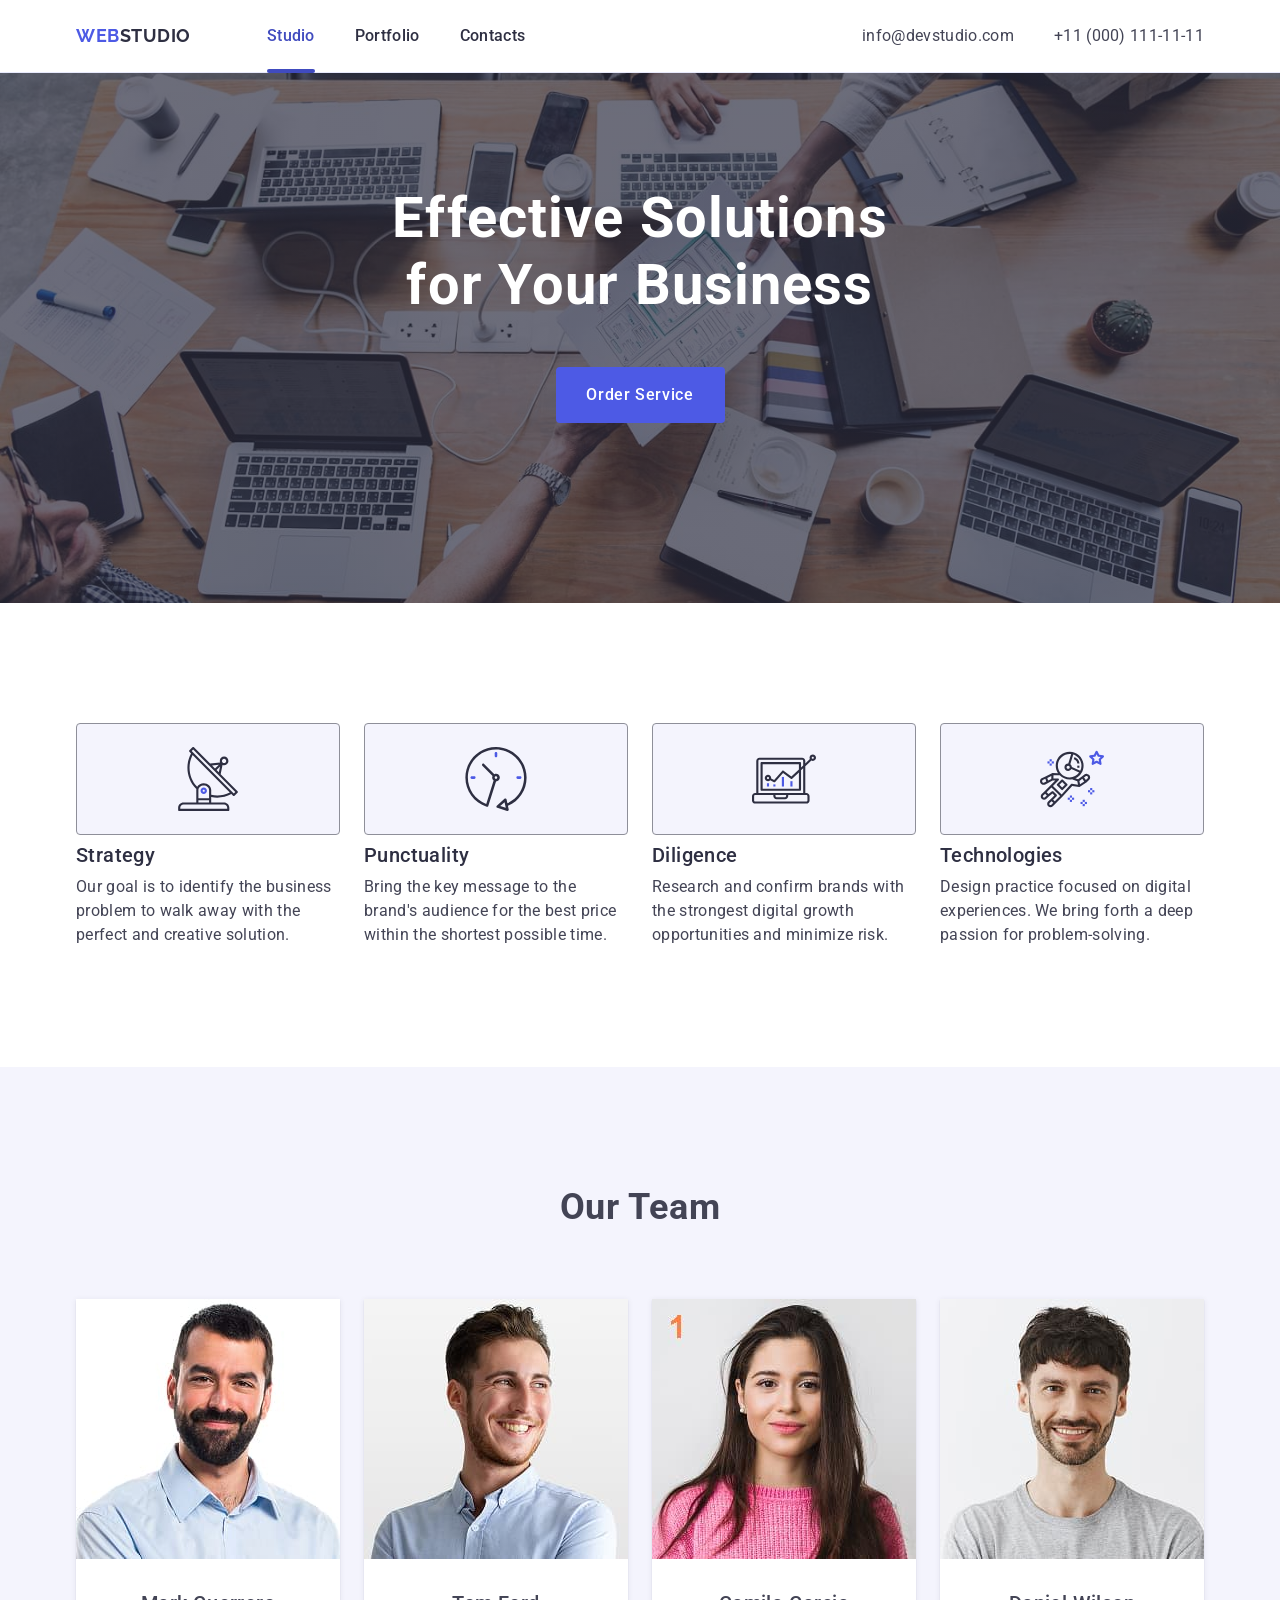
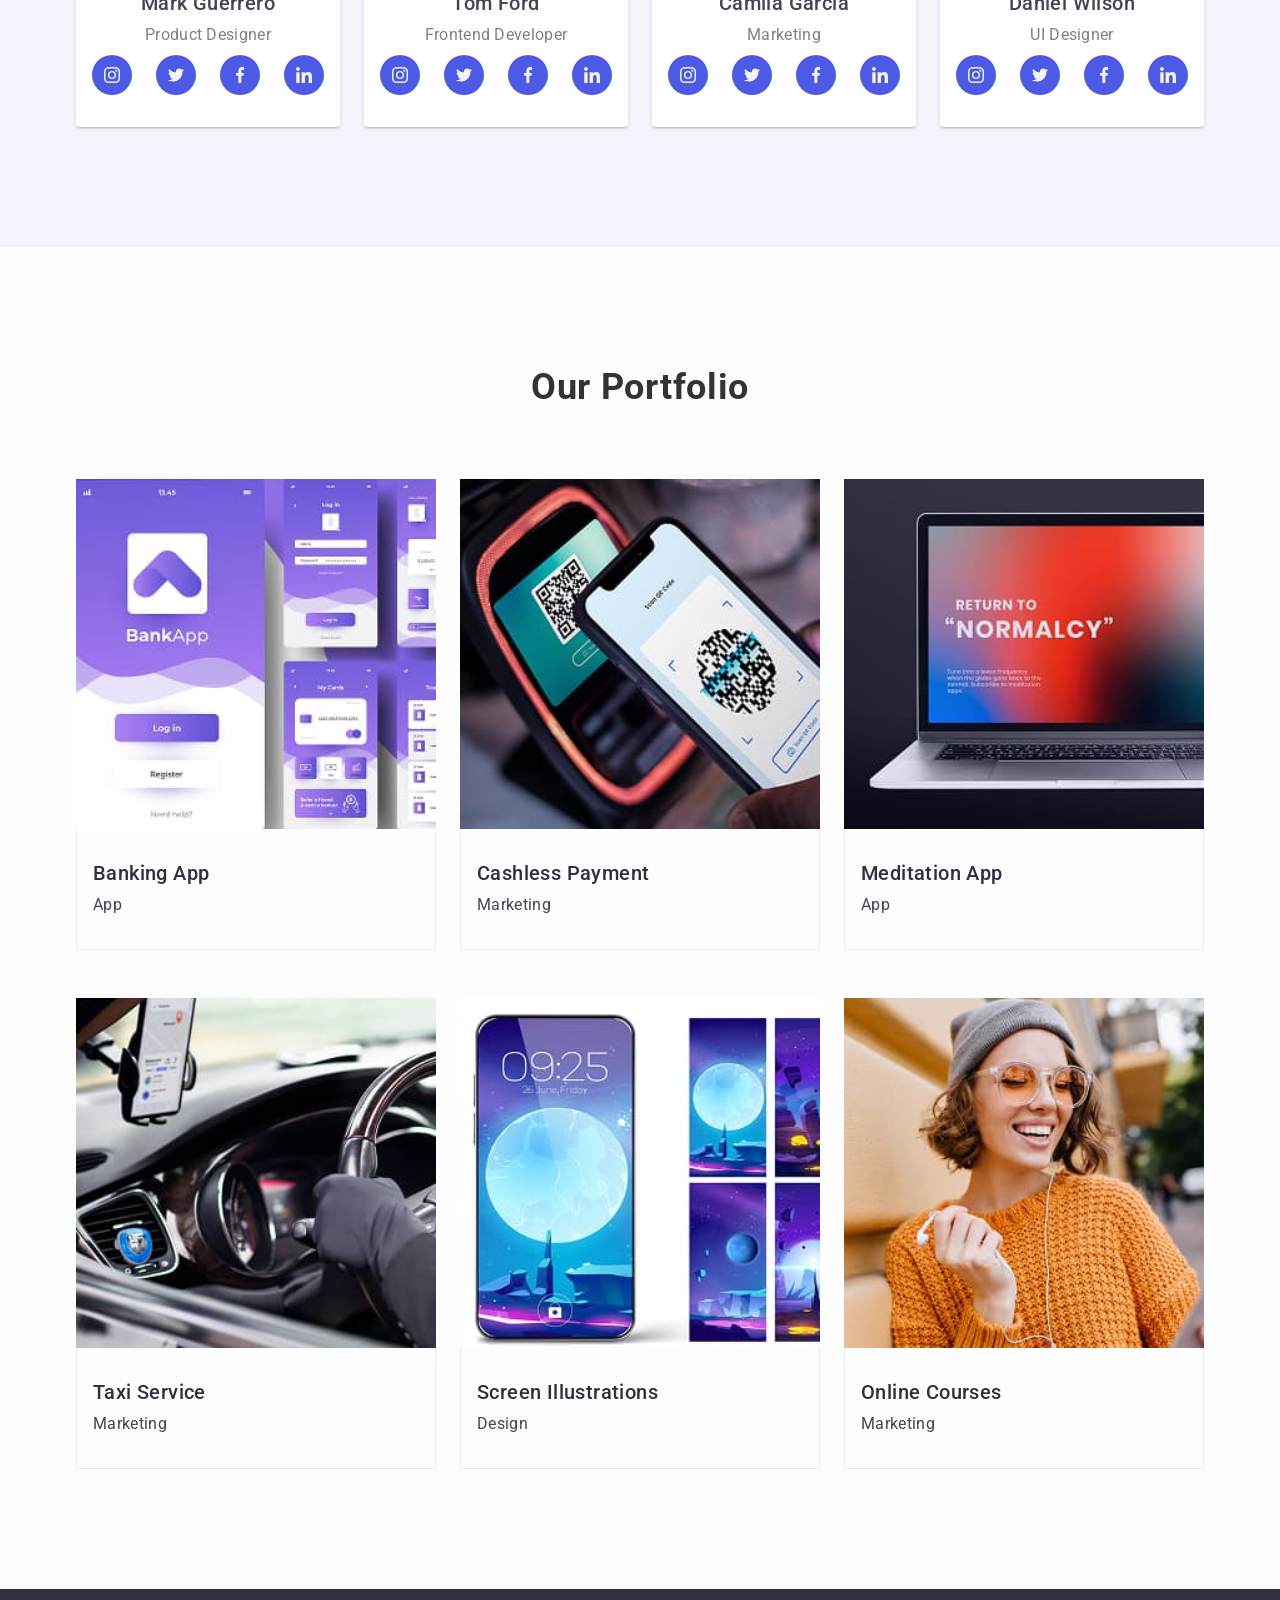
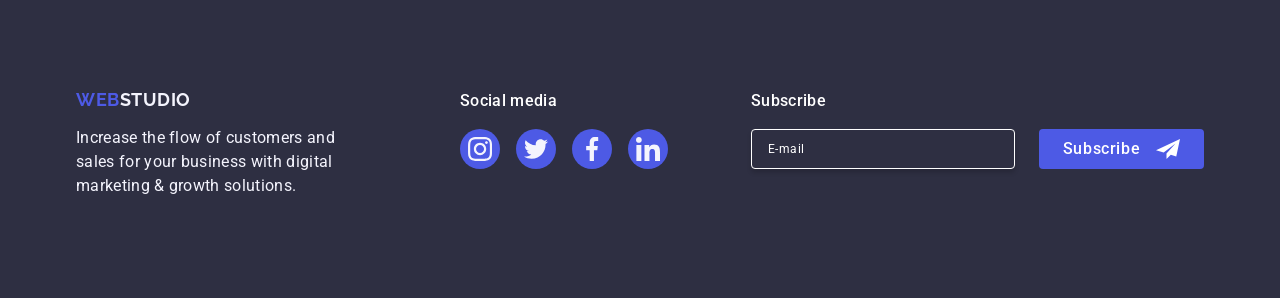
==== commit d4b149f9: "q q" ====
--- a/index.html
+++ b/index.html
@@ -89,26 +89,25 @@
             <li>
               <a href="#" class="social-icon-link"
                 ><svg width="24" height="24">
-                  <use href="./images/icons.svg#icon-instagram"></use></svg
-              ></a>
+                  <use href="./images/icons.svg#icon-instagram"></use></svg></a>
             </li>
             <li>
               <a href="#" class="social-icon-link"
                 ><svg width="24" height="24">
-                  <use href="./images/icons.svg#icon-twitter"></use></svg
-              ></a>
+                  <use href="./images/icons.svg#icon-twitter"></use></svg>
+                </a>
             </li>
             <li>
               <a href="#" class="social-icon-link"
                 ><svg width="24" height="24">
-                  <use href="./images/icons.svg#icon-facebook"></use></svg
-              ></a>
+                  <use href="./images/icons.svg#icon-facebook"></use></svg>
+                </a>
             </li>
             <li>
               <a href="#" class="social-icon-link"
                 ><svg width="24" height="24">
-                  <use href="./images/icons.svg#icon-linkedin"></use></svg
-              ></a>
+                  <use href="./images/icons.svg#icon-linkedin"></use></svg>
+                </a>
             </li>
           </ul>
         </div>
@@ -671,4 +670,4 @@
     </div>
     <!-- Контейнер для модального вікна END -->
   </body>
-</html>
+</html>
--- a/css/styles.css
+++ b/css/styles.css
@@ -10,11 +10,9 @@
 
 /* Вимкнення мобільного меню */
 
-/* 
 .modal-container {
   display: none !important;
 }
-*/
 
 /* reset */
 
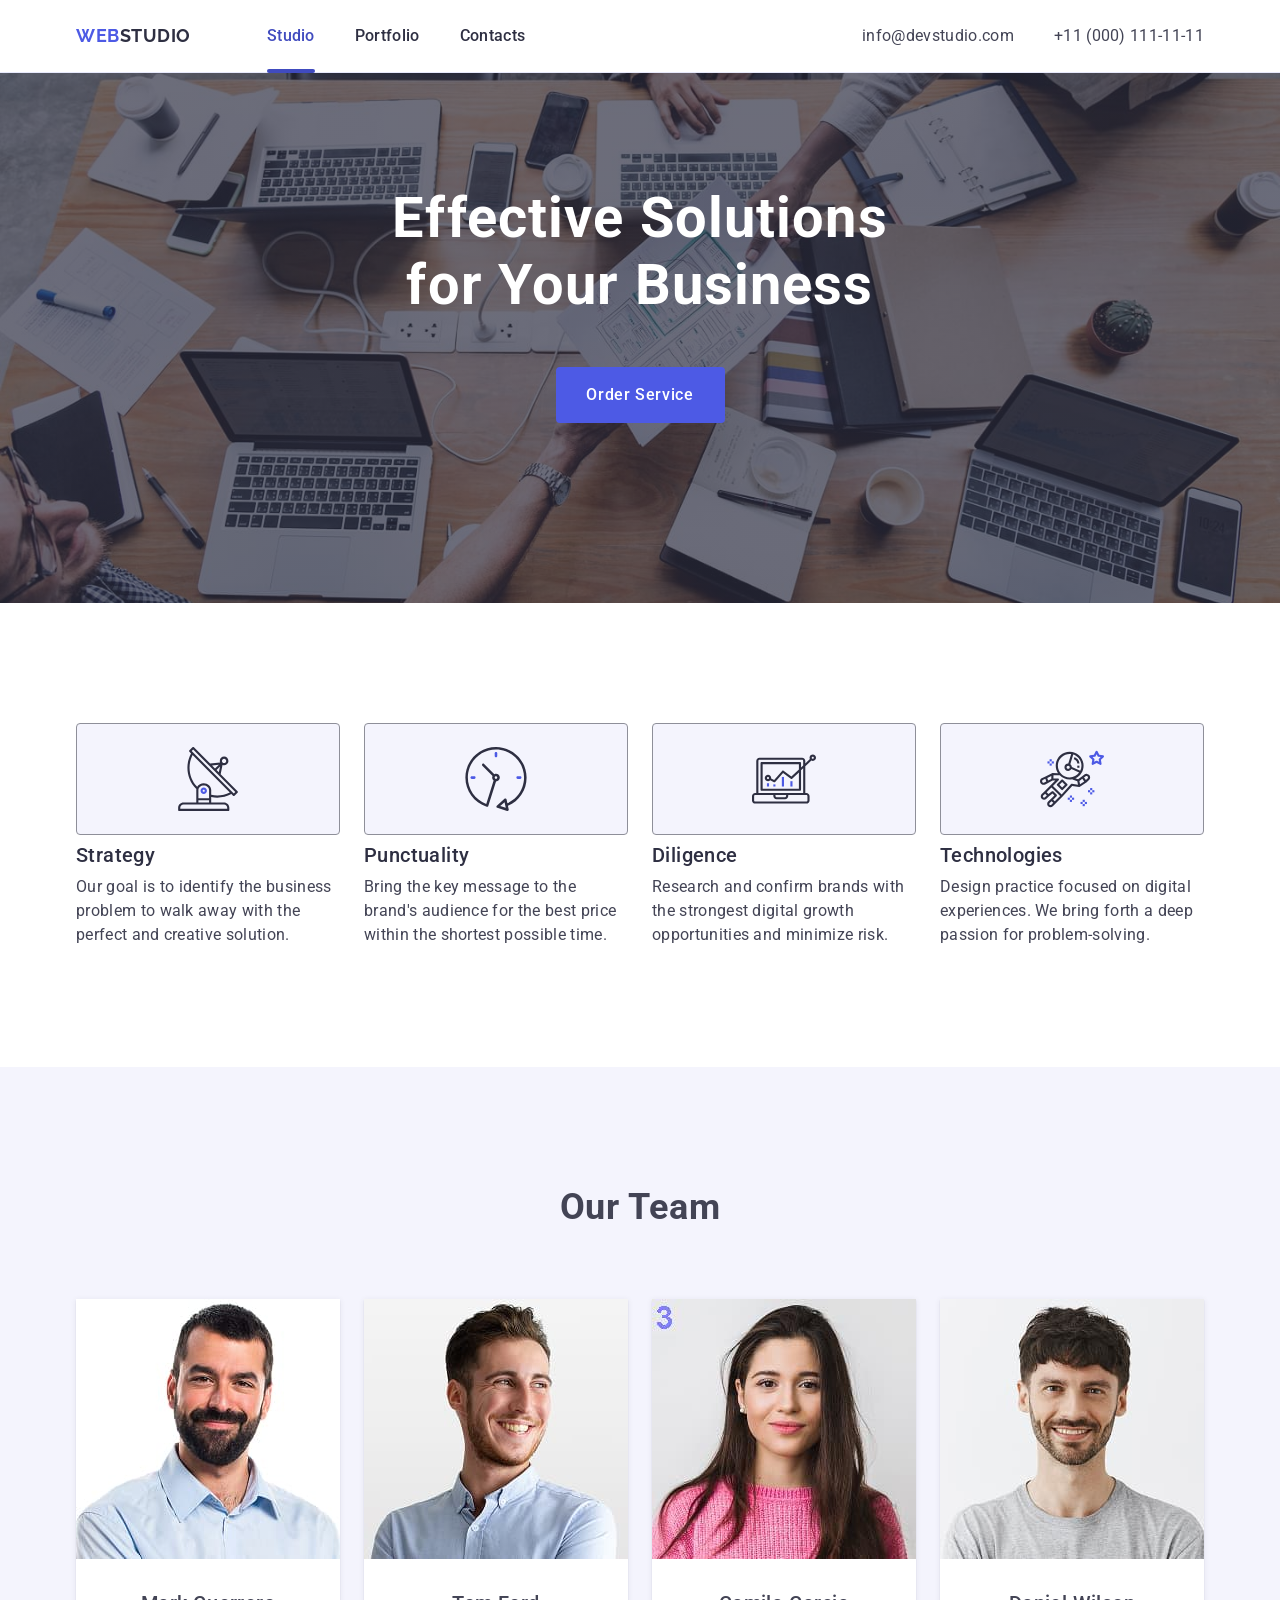
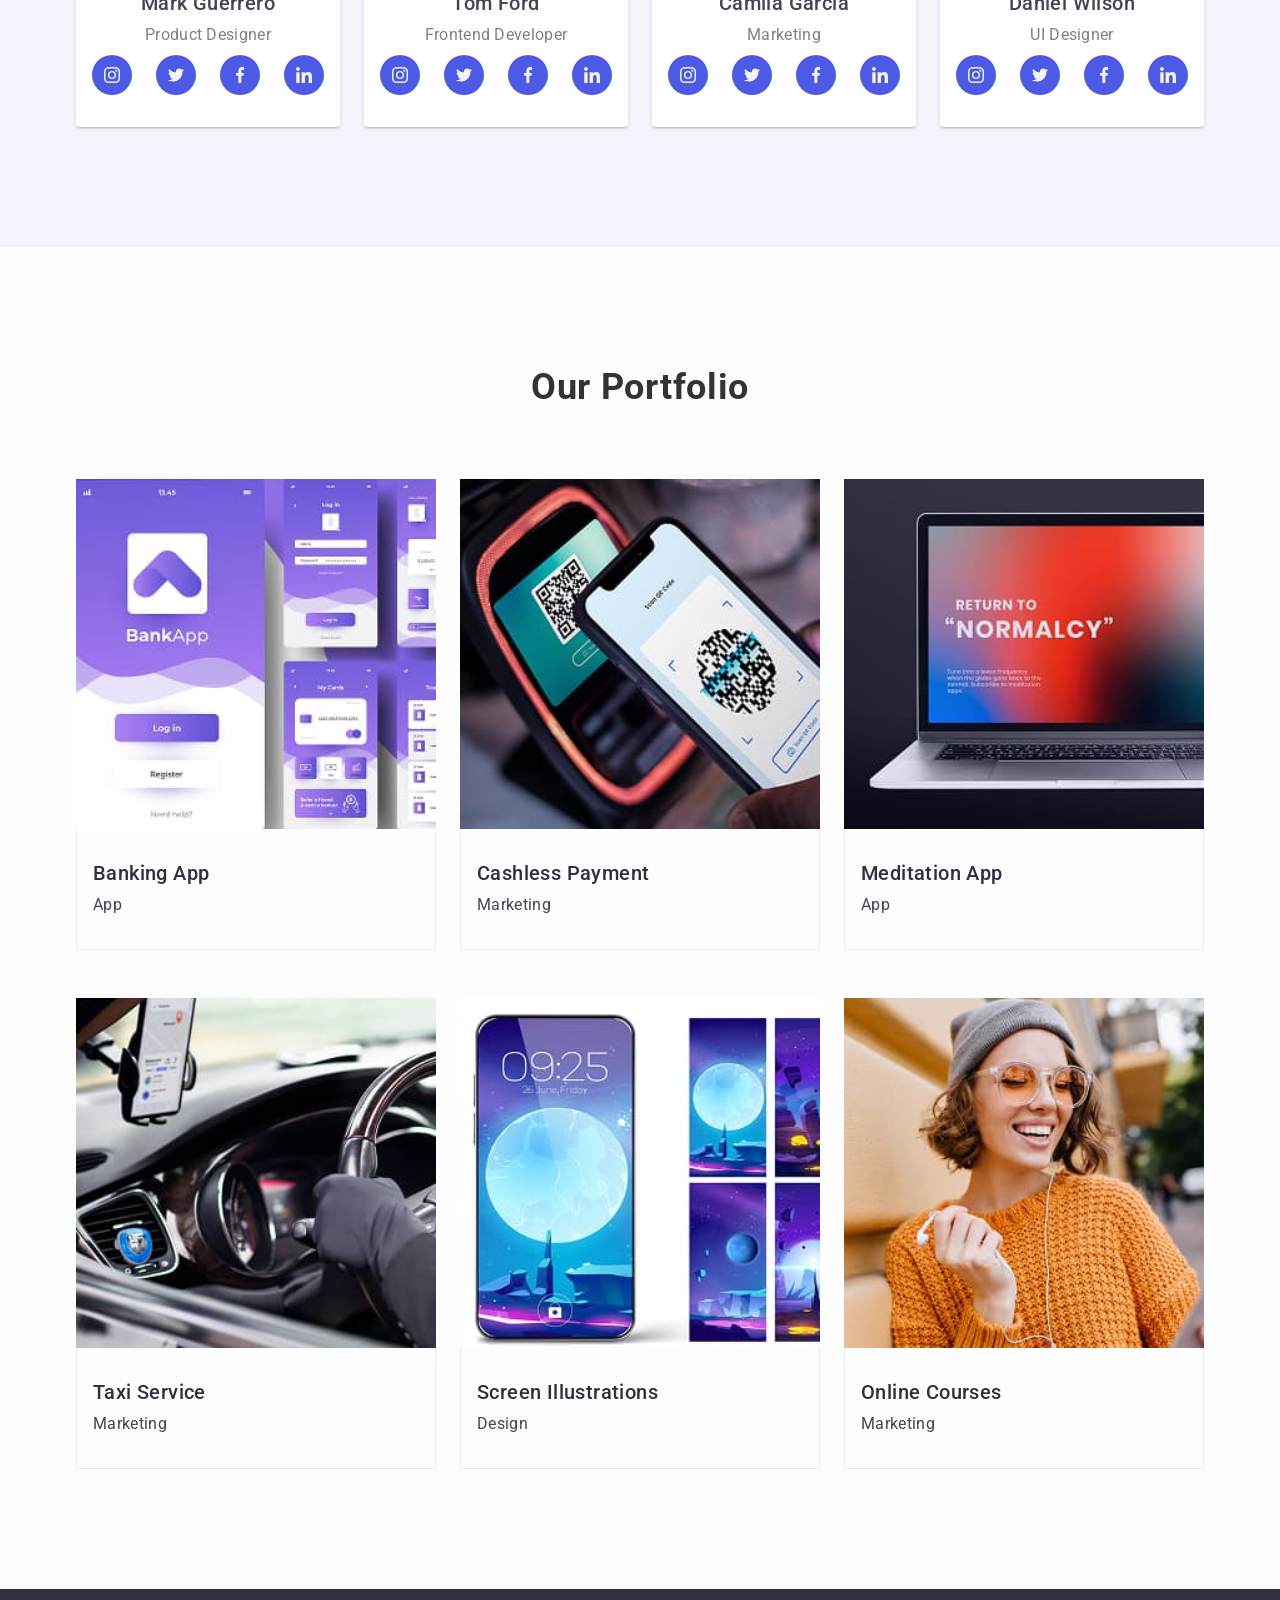
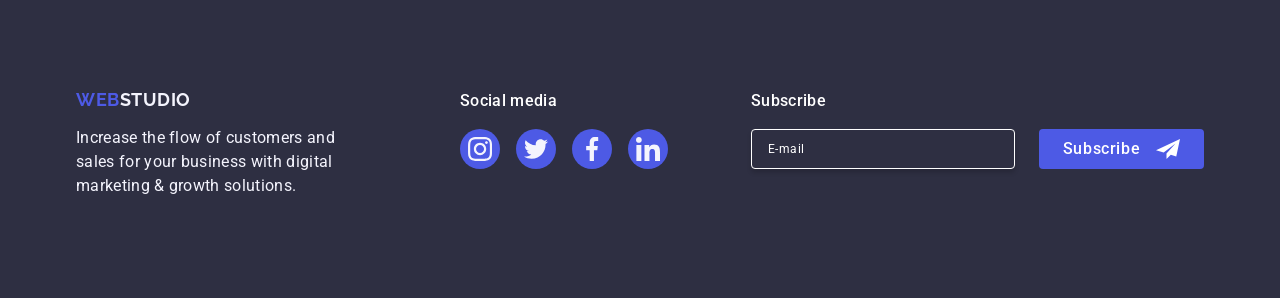
==== commit 8b943bfb: "q q" ====
--- a/index.html
+++ b/index.html
@@ -89,25 +89,30 @@
             <li>
               <a href="#" class="social-icon-link"
                 ><svg width="24" height="24">
-                  <use href="./images/icons.svg#icon-instagram"></use></svg></a>
+                  <use href="./images/icons.svg#icon-instagram"></use>
+                </svg>
+              </a>
             </li>
             <li>
               <a href="#" class="social-icon-link"
                 ><svg width="24" height="24">
-                  <use href="./images/icons.svg#icon-twitter"></use></svg>
-                </a>
+                  <use href="./images/icons.svg#icon-twitter"></use>
+                </svg>
+              </a>
             </li>
             <li>
               <a href="#" class="social-icon-link"
                 ><svg width="24" height="24">
-                  <use href="./images/icons.svg#icon-facebook"></use></svg>
-                </a>
+                  <use href="./images/icons.svg#icon-facebook"></use>
+                </svg>
+              </a>
             </li>
             <li>
               <a href="#" class="social-icon-link"
                 ><svg width="24" height="24">
-                  <use href="./images/icons.svg#icon-linkedin"></use></svg>
-                </a>
+                  <use href="./images/icons.svg#icon-linkedin"></use>
+                </svg>
+              </a>
             </li>
           </ul>
         </div>
@@ -192,42 +197,61 @@
         <div class="container">
           <h2 class="drei-team-title">Our Team</h2>
           <ul class="team-list-drei">
-            <!-- Перший пункт списку -->
+            <!-- Mark Guerrero -->
             <li class="drei-list-section first-team-member first-child">
-              <img
-                src="./images/images-a.jpg"
-                srcset="./images/images-a@2x.jpg 2x"
-                alt="Mark Guerrero"
-                class="block-image"
-              />
+              <picture>
+                <source
+                  srcset="./images/images-a.jpg 1x, ./images/images-a@2x.jpg 2x"
+                  media="(max-width: 767px)"
+                />
+                <source
+                  srcset="
+                    ./images/images-a-tab.jpg    1x,
+                    ./images/images-a-tab@2x.jpg 2x
+                  "
+                  media="(min-width: 768px) and (max-width: 1157px)"
+                />
+                <source
+                  srcset="
+                    ./images/images-a-desk.jpg    1x,
+                    ./images/images-a-desk@2x.jpg 2x
+                  "
+                  media="(min-width: 1158px)"
+                />
+                <img
+                  src="./images/images-a.jpg"
+                  alt="Mark Guerrero"
+                  class="block-image"
+                />
+              </picture>
               <div class="team-info">
                 <h3 class="drei-team-name">Mark Guerrero</h3>
                 <p class="drei-team-role">Product Designer</p>
                 <ul class="social-list">
                   <li class="social-item">
-                    <a href="#" class="social-link">
-                      <svg class="social-icon" width="16" height="16">
+                    <a href="#" class="social-link"
+                      ><svg class="social-icon" width="16" height="16">
                         <use href="./images/icons.svg#icon-instagram"></use>
                       </svg>
                     </a>
                   </li>
                   <li class="social-item">
-                    <a href="#" class="social-link">
-                      <svg class="social-icon" width="16" height="16">
+                    <a href="#" class="social-link"
+                      ><svg class="social-icon" width="16" height="16">
                         <use href="./images/icons.svg#icon-twitter"></use>
                       </svg>
                     </a>
                   </li>
                   <li class="social-item">
-                    <a href="#" class="social-link">
-                      <svg class="social-icon" width="16" height="16">
+                    <a href="#" class="social-link"
+                      ><svg class="social-icon" width="16" height="16">
                         <use href="./images/icons.svg#icon-facebook"></use>
                       </svg>
                     </a>
                   </li>
                   <li class="social-item">
-                    <a href="#" class="social-link">
-                      <svg class="social-icon" width="16" height="16">
+                    <a href="#" class="social-link"
+                      ><svg class="social-icon" width="16" height="16">
                         <use href="./images/icons.svg#icon-linkedin"></use>
                       </svg>
                     </a>
@@ -236,42 +260,61 @@
               </div>
             </li>
 
-            <!-- Другий пункт списку -->
+            <!-- Tom Ford -->
             <li class="drei-list-section first-team-member first-child">
-              <img
-                src="./images/images-b.jpg"
-                srcset="./images/images-b@2x.jpg 2x"
-                alt="Tom Ford"
-                class="block-image"
-              />
+              <picture>
+                <source
+                  srcset="./images/images-b.jpg 1x, ./images/images-b@2x.jpg 2x"
+                  media="(max-width: 767px)"
+                />
+                <source
+                  srcset="
+                    ./images/images-b-tab.jpg    1x,
+                    ./images/images-b-tab@2x.jpg 2x
+                  "
+                  media="(min-width: 768px) and (max-width: 1157px)"
+                />
+                <source
+                  srcset="
+                    ./images/images-b-desk.jpg    1x,
+                    ./images/images-b-desk@2x.jpg 2x
+                  "
+                  media="(min-width: 1158px)"
+                />
+                <img
+                  src="./images/images-b.jpg"
+                  alt="Tom Ford"
+                  class="block-image"
+                />
+              </picture>
               <div class="team-info">
                 <h3 class="drei-team-name">Tom Ford</h3>
                 <p class="drei-team-role">Frontend Developer</p>
                 <ul class="social-list">
                   <li class="social-item">
-                    <a href="#" class="social-link">
-                      <svg class="social-icon" width="16" height="16">
+                    <a href="#" class="social-link"
+                      ><svg class="social-icon" width="16" height="16">
                         <use href="./images/icons.svg#icon-instagram"></use>
                       </svg>
                     </a>
                   </li>
                   <li class="social-item">
-                    <a href="#" class="social-link">
-                      <svg class="social-icon" width="16" height="16">
+                    <a href="#" class="social-link"
+                      ><svg class="social-icon" width="16" height="16">
                         <use href="./images/icons.svg#icon-twitter"></use>
                       </svg>
                     </a>
                   </li>
                   <li class="social-item">
-                    <a href="#" class="social-link">
-                      <svg class="social-icon" width="16" height="16">
+                    <a href="#" class="social-link"
+                      ><svg class="social-icon" width="16" height="16">
                         <use href="./images/icons.svg#icon-facebook"></use>
                       </svg>
                     </a>
                   </li>
                   <li class="social-item">
-                    <a href="#" class="social-link">
-                      <svg class="social-icon" width="16" height="16">
+                    <a href="#" class="social-link"
+                      ><svg class="social-icon" width="16" height="16">
                         <use href="./images/icons.svg#icon-linkedin"></use>
                       </svg>
                     </a>
@@ -280,42 +323,61 @@
               </div>
             </li>
 
-            <!-- Третій пункт списку -->
+            <!-- Camila Garcia -->
             <li class="drei-list-section first-team-member first-child">
-              <img
-                src="./images/images-c.jpg"
-                srcset="./images/images-c@2x.jpg 2x"
-                alt="Camila Garcia"
-                class="block-image"
-              />
+              <picture>
+                <source
+                  srcset="./images/images-c.jpg 1x, ./images/images-c@2x.jpg 2x"
+                  media="(max-width: 767px)"
+                />
+                <source
+                  srcset="
+                    ./images/images-c-tab.jpg    1x,
+                    ./images/images-c-tab@2x.jpg 2x
+                  "
+                  media="(min-width: 768px) and (max-width: 1157px)"
+                />
+                <source
+                  srcset="
+                    ./images/images-c-desk.jpg    1x,
+                    ./images/images-c-desk@2x.jpg 2x
+                  "
+                  media="(min-width: 1158px)"
+                />
+                <img
+                  src="./images/images-c.jpg"
+                  alt="Camila Garcia"
+                  class="block-image"
+                />
+              </picture>
               <div class="team-info">
                 <h3 class="drei-team-name">Camila Garcia</h3>
                 <p class="drei-team-role">Marketing</p>
                 <ul class="social-list">
                   <li class="social-item">
-                    <a href="#" class="social-link">
-                      <svg class="social-icon" width="16" height="16">
+                    <a href="#" class="social-link"
+                      ><svg class="social-icon" width="16" height="16">
                         <use href="./images/icons.svg#icon-instagram"></use>
                       </svg>
                     </a>
                   </li>
                   <li class="social-item">
-                    <a href="#" class="social-link">
-                      <svg class="social-icon" width="16" height="16">
+                    <a href="#" class="social-link"
+                      ><svg class="social-icon" width="16" height="16">
                         <use href="./images/icons.svg#icon-twitter"></use>
                       </svg>
                     </a>
                   </li>
                   <li class="social-item">
-                    <a href="#" class="social-link">
-                      <svg class="social-icon" width="16" height="16">
+                    <a href="#" class="social-link"
+                      ><svg class="social-icon" width="16" height="16">
                         <use href="./images/icons.svg#icon-facebook"></use>
                       </svg>
                     </a>
                   </li>
                   <li class="social-item">
-                    <a href="#" class="social-link">
-                      <svg class="social-icon" width="16" height="16">
+                    <a href="#" class="social-link"
+                      ><svg class="social-icon" width="16" height="16">
                         <use href="./images/icons.svg#icon-linkedin"></use>
                       </svg>
                     </a>
@@ -324,42 +386,61 @@
               </div>
             </li>
 
-            <!-- Четвертий пункт списку -->
+            <!-- Daniel Wilson -->
             <li class="drei-list-section first-team-member first-child">
-              <img
-                src="./images/images-d.jpg"
-                srcset="./images/images-d@2x.jpg 2x"
-                alt="Daniel Wilson"
-                class="block-image"
-              />
+              <picture>
+                <source
+                  srcset="./images/images-d.jpg 1x, ./images/images-d@2x.jpg 2x"
+                  media="(max-width: 767px)"
+                />
+                <source
+                  srcset="
+                    ./images/images-d-tab.jpg    1x,
+                    ./images/images-d-tab@2x.jpg 2x
+                  "
+                  media="(min-width: 768px) and (max-width: 1157px)"
+                />
+                <source
+                  srcset="
+                    ./images/images-d-desk.jpg    1x,
+                    ./images/images-d-desk@2x.jpg 2x
+                  "
+                  media="(min-width: 1158px)"
+                />
+                <img
+                  src="./images/images-d.jpg"
+                  alt="Daniel Wilson"
+                  class="block-image"
+                />
+              </picture>
               <div class="team-info">
                 <h3 class="drei-team-name">Daniel Wilson</h3>
                 <p class="drei-team-role">UI Designer</p>
                 <ul class="social-list">
                   <li class="social-item">
-                    <a href="#" class="social-link">
-                      <svg class="social-icon" width="16" height="16">
+                    <a href="#" class="social-link"
+                      ><svg class="social-icon" width="16" height="16">
                         <use href="./images/icons.svg#icon-instagram"></use>
                       </svg>
                     </a>
                   </li>
                   <li class="social-item">
-                    <a href="#" class="social-link">
-                      <svg class="social-icon" width="16" height="16">
+                    <a href="#" class="social-link"
+                      ><svg class="social-icon" width="16" height="16">
                         <use href="./images/icons.svg#icon-twitter"></use>
                       </svg>
                     </a>
                   </li>
                   <li class="social-item">
-                    <a href="#" class="social-link">
-                      <svg class="social-icon" width="16" height="16">
+                    <a href="#" class="social-link"
+                      ><svg class="social-icon" width="16" height="16">
                         <use href="./images/icons.svg#icon-facebook"></use>
                       </svg>
                     </a>
                   </li>
                   <li class="social-item">
-                    <a href="#" class="social-link">
-                      <svg class="social-icon" width="16" height="16">
+                    <a href="#" class="social-link"
+                      ><svg class="social-icon" width="16" height="16">
                         <use href="./images/icons.svg#icon-linkedin"></use>
                       </svg>
                     </a>
@@ -670,4 +751,4 @@
     </div>
     <!-- Контейнер для модального вікна END -->
   </body>
-</html>+</html>
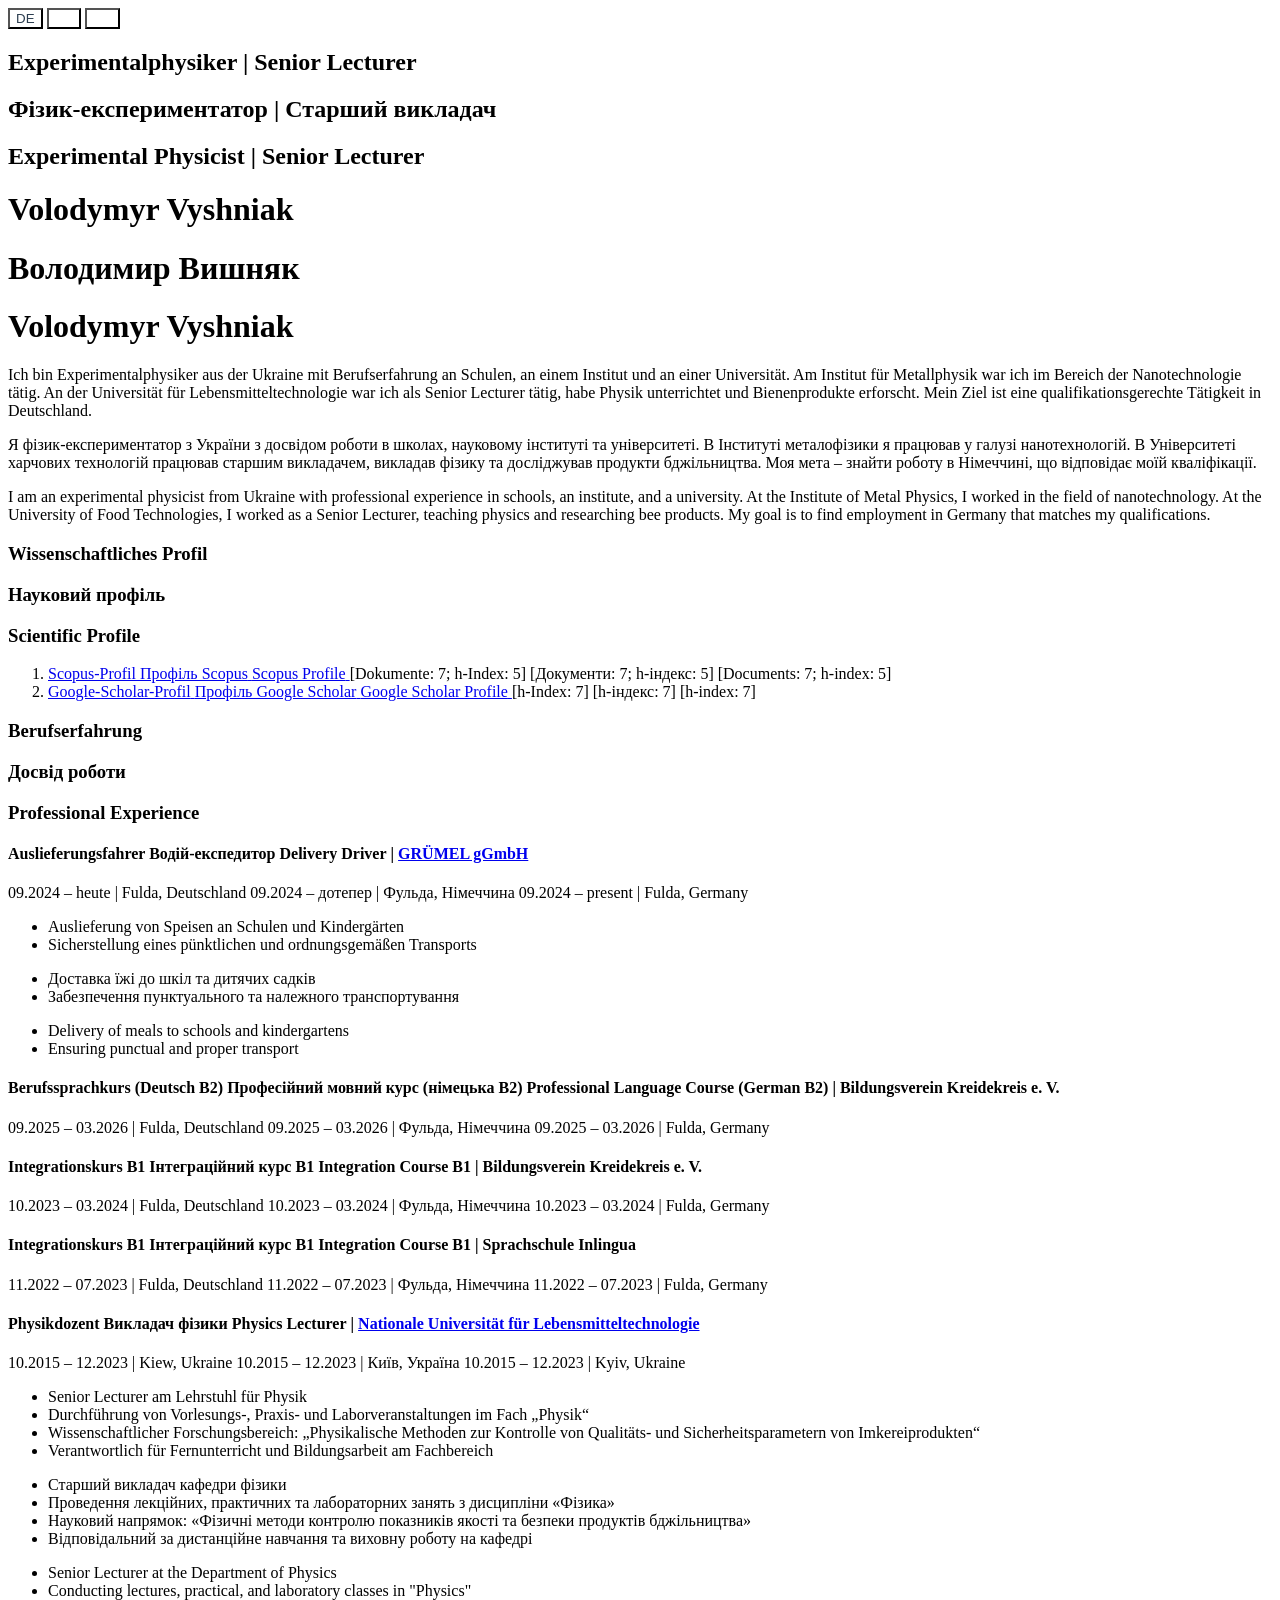
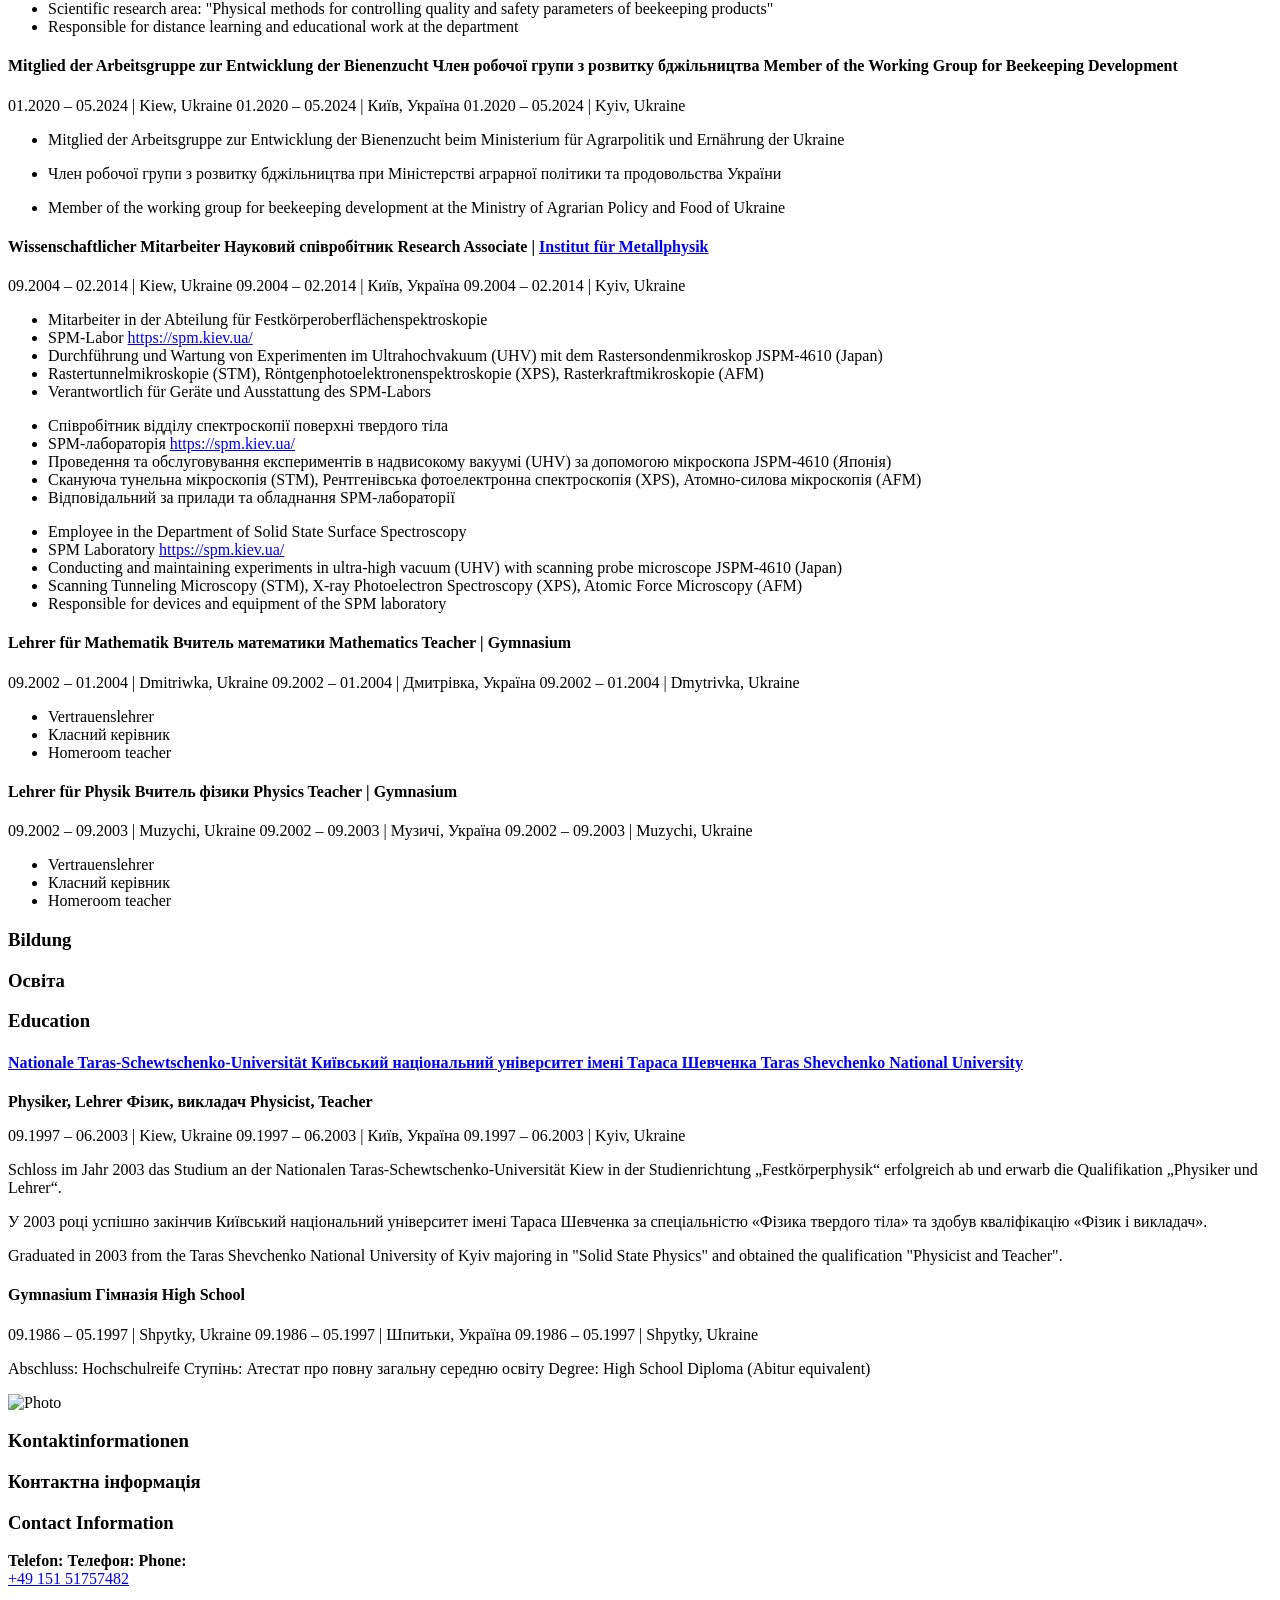
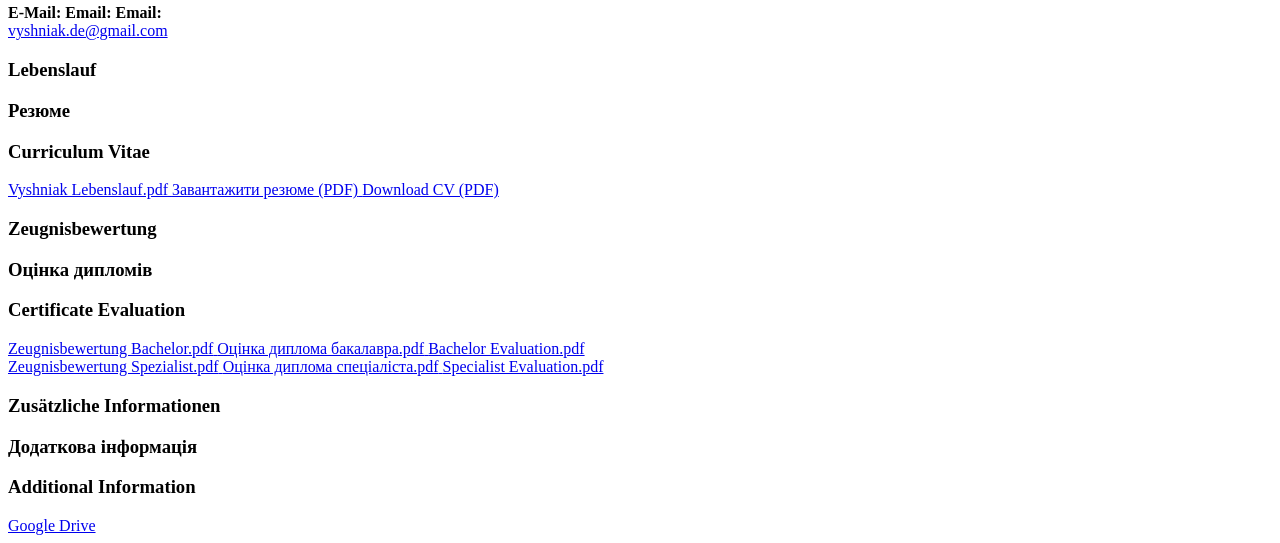
==== commit f8bc3cb6: "Ok Ok" ====
--- a/index.html
+++ b/index.html
@@ -1,754 +1,414 @@
 <!DOCTYPE html>
-<html lang="en">
-  <head>
-    <meta charset="UTF-8" />
-    <meta name="viewport" content="width=device-width, initial-scale=1.0" />
-    <title>Web StudioVoVA</title>
-
-    <link
-      rel="stylesheet"
-      href="https://cdnjs.cloudflare.com/ajax/libs/modern-normalize/2.0.0/modern-normalize.min.css"
-      integrity="sha512-4xo8blKMVCiXpTaLzQSLSw3KFOVPWhm/TRtuPVc4WG6kUgjH6J03IBuG7JZPkcWMxJ5huwaBpOpnwYElP/m6wg=="
-      crossorigin="anonymous"
-      referrerpolicy="no-referrer"
-    />
-
-    <link rel="preconnect" href="https://fonts.googleapis.com" />
-    <link rel="preconnect" href="https://fonts.gstatic.com" crossorigin />
-    <link
-      href="https://fonts.googleapis.com/css2?family=Raleway:wght@700&family=Roboto:wght@400;500;700&display=swap"
-      rel="stylesheet"
-    />
-
-    <link rel="stylesheet" href="./css/styles.css" />
-  </head>
-  <body>
-    <header class="page-header">
-      <div class="container header-container">
-        <nav class="header-nav">
-          <a class="logo header-logo" href="./index.html"
-            >Web<span class="logo-part">Studio</span></a
-          >
-          <ul class="nav-list">
-            <li class="nav-item">
-              <a class="nav-link current" href="./index.html">Studio</a>
-            </li>
-            <li class="nav-item"><a class="nav-link" href="">Portfolio</a></li>
-            <li class="nav-item"><a class="nav-link" href="">Contacts</a></li>
-          </ul>
-        </nav>
-
-        <address class="contacts">
-          <ul class="contacts-list">
-            <li class="contacts-item">
-              <a class="contacts-link" href="mailto:info@devstudio.com"
-                >info@devstudio.com</a
-              >
-            </li>
-            <li class="contacts-item">
-              <a class="contacts-link" href="tel:+110001111111"
-                >+11 (000) 111-11-11</a
-              >
-            </li>
-          </ul>
-        </address>
-
-        <button class="burger-btn" type="button" data-menu-open>
-          <svg class="burger-icon" width="24" height="24">
-            <use href="./images/icons.svg#icon-menu"></use>
-          </svg>
-        </button>
-      </div>
-
-      <div class="mobile-menu" data-menu>
-        <div class="mobile-menu-container">
-          <button class="mobile-menu-close" data-menu-close>&times;</button>
-
-          <nav class="mobile-menu-nav">
-            <ul class="mobile-nav-list">
-              <li>
-                <a href="./index.html" class="mobile-nav-link current"
-                  >Studio</a
-                >
-              </li>
-              <li><a href="#" class="mobile-nav-link">Portfolio</a></li>
-              <li><a href="#" class="mobile-nav-link">Contacts</a></li>
-            </ul>
-          </nav>
-
-          <address class="mobile-contacts">
-            <a href="tel:+110001111111" class="mobile-phone"
-              >+11 (000) 111-11-11</a
-            >
-            <a href="mailto:info@devstudio.com" class="mobile-email"
-              >info@devstudio.com</a
-            >
-          </address>
-
-          <ul class="mobile-socials">
-            <li>
-              <a href="#" class="social-icon-link"
-                ><svg width="24" height="24">
-                  <use href="./images/icons.svg#icon-instagram"></use>
-                </svg>
-              </a>
-            </li>
-            <li>
-              <a href="#" class="social-icon-link"
-                ><svg width="24" height="24">
-                  <use href="./images/icons.svg#icon-twitter"></use>
-                </svg>
-              </a>
-            </li>
-            <li>
-              <a href="#" class="social-icon-link"
-                ><svg width="24" height="24">
-                  <use href="./images/icons.svg#icon-facebook"></use>
-                </svg>
-              </a>
-            </li>
-            <li>
-              <a href="#" class="social-icon-link"
-                ><svg width="24" height="24">
-                  <use href="./images/icons.svg#icon-linkedin"></use>
-                </svg>
-              </a>
-            </li>
-          </ul>
-        </div>
-      </div>
-    </header>
-
-    <main>
-      <!-- Section №1 -->
-      <section class="main-section">
-        <div class="container">
-          <h1 class="section-title">Effective Solutions for Your Business</h1>
-          <button class="action-button" type="button">Order Service</button>
-        </div>
-      </section>
-
-      <!-- Section №2 -->
-      <section class="two-section">
-        <div class="container">
-          <h2 class="visually-hidden">Team</h2>
-          <ul class="team-list-dva">
-            <!-- Пункт №1. Strategy. Section №2. -->
-            <li class="list-section-two">
-              <div class="icon-container">
-                <svg class="icon" width="64" height="64">
-                  <use href="./images/icons.svg#icon-antenna"></use>
-                </svg>
-              </div>
-              <h3 class="list-title">Strategy</h3>
-              <p class="list-paragraph">
-                Our goal is to identify the business problem to walk away with
-                the perfect and creative solution.
-              </p>
-            </li>
-
-            <!-- Пункт №2. Punctuality. Section №2. -->
-            <li class="list-section-two">
-              <div class="icon-container">
-                <svg class="icon" width="64" height="64">
-                  <use href="./images/icons.svg#icon-clock"></use>
-                </svg>
-              </div>
-              <h3 class="list-title">Punctuality</h3>
-              <p class="list-paragraph">
-                Bring the key message to the brand's audience for the best price
-                within the shortest possible time.
-              </p>
-            </li>
-
-            <!-- Пункт №3. Diligence. Section №2. -->
-            <li class="list-section-two">
-              <div class="icon-container">
-                <svg class="icon" width="64" height="64">
-                  <use href="./images/icons.svg#icon-diagram"></use>
-                </svg>
-              </div>
-              <h3 class="list-title">Diligence</h3>
-              <p class="list-paragraph">
-                Research and confirm brands with the strongest digital growth
-                opportunities and minimize risk.
-              </p>
-            </li>
-
-            <!-- Пункт №4. Technologies. Section №2. -->
-            <li class="list-section-two">
-              <div class="icon-container">
-                <svg class="icon" width="64" height="64">
-                  <use href="./images/icons.svg#icon-astronaut"></use>
-                </svg>
-              </div>
-              <h3 class="list-title">Technologies</h3>
-              <p class="list-paragraph">
-                Design practice focused on digital experiences. We bring forth a
-                deep passion for problem-solving.
-              </p>
-            </li>
-          </ul>
-        </div>
-      </section>
-
-      <!-- Section №3 -->
-      <section class="drei-section">
-        <div class="container">
-          <h2 class="drei-team-title">Our Team</h2>
-          <ul class="team-list-drei">
-            <!-- Mark Guerrero -->
-            <li class="drei-list-section first-team-member first-child">
-              <picture>
-                <source
-                  srcset="./images/images-a.jpg 1x, ./images/images-a@2x.jpg 2x"
-                  media="(max-width: 767px)"
-                />
-                <source
-                  srcset="
-                    ./images/images-a-tab.jpg    1x,
-                    ./images/images-a-tab@2x.jpg 2x
-                  "
-                  media="(min-width: 768px) and (max-width: 1157px)"
-                />
-                <source
-                  srcset="
-                    ./images/images-a-desk.jpg    1x,
-                    ./images/images-a-desk@2x.jpg 2x
-                  "
-                  media="(min-width: 1158px)"
-                />
-                <img
-                  src="./images/images-a.jpg"
-                  alt="Mark Guerrero"
-                  class="block-image"
-                />
-              </picture>
-              <div class="team-info">
-                <h3 class="drei-team-name">Mark Guerrero</h3>
-                <p class="drei-team-role">Product Designer</p>
-                <ul class="social-list">
-                  <li class="social-item">
-                    <a href="#" class="social-link"
-                      ><svg class="social-icon" width="16" height="16">
-                        <use href="./images/icons.svg#icon-instagram"></use>
-                      </svg>
-                    </a>
-                  </li>
-                  <li class="social-item">
-                    <a href="#" class="social-link"
-                      ><svg class="social-icon" width="16" height="16">
-                        <use href="./images/icons.svg#icon-twitter"></use>
-                      </svg>
-                    </a>
-                  </li>
-                  <li class="social-item">
-                    <a href="#" class="social-link"
-                      ><svg class="social-icon" width="16" height="16">
-                        <use href="./images/icons.svg#icon-facebook"></use>
-                      </svg>
-                    </a>
-                  </li>
-                  <li class="social-item">
-                    <a href="#" class="social-link"
-                      ><svg class="social-icon" width="16" height="16">
-                        <use href="./images/icons.svg#icon-linkedin"></use>
-                      </svg>
-                    </a>
-                  </li>
-                </ul>
-              </div>
-            </li>
-
-            <!-- Tom Ford -->
-            <li class="drei-list-section first-team-member first-child">
-              <picture>
-                <source
-                  srcset="./images/images-b.jpg 1x, ./images/images-b@2x.jpg 2x"
-                  media="(max-width: 767px)"
-                />
-                <source
-                  srcset="
-                    ./images/images-b-tab.jpg    1x,
-                    ./images/images-b-tab@2x.jpg 2x
-                  "
-                  media="(min-width: 768px) and (max-width: 1157px)"
-                />
-                <source
-                  srcset="
-                    ./images/images-b-desk.jpg    1x,
-                    ./images/images-b-desk@2x.jpg 2x
-                  "
-                  media="(min-width: 1158px)"
-                />
-                <img
-                  src="./images/images-b.jpg"
-                  alt="Tom Ford"
-                  class="block-image"
-                />
-              </picture>
-              <div class="team-info">
-                <h3 class="drei-team-name">Tom Ford</h3>
-                <p class="drei-team-role">Frontend Developer</p>
-                <ul class="social-list">
-                  <li class="social-item">
-                    <a href="#" class="social-link"
-                      ><svg class="social-icon" width="16" height="16">
-                        <use href="./images/icons.svg#icon-instagram"></use>
-                      </svg>
-                    </a>
-                  </li>
-                  <li class="social-item">
-                    <a href="#" class="social-link"
-                      ><svg class="social-icon" width="16" height="16">
-                        <use href="./images/icons.svg#icon-twitter"></use>
-                      </svg>
-                    </a>
-                  </li>
-                  <li class="social-item">
-                    <a href="#" class="social-link"
-                      ><svg class="social-icon" width="16" height="16">
-                        <use href="./images/icons.svg#icon-facebook"></use>
-                      </svg>
-                    </a>
-                  </li>
-                  <li class="social-item">
-                    <a href="#" class="social-link"
-                      ><svg class="social-icon" width="16" height="16">
-                        <use href="./images/icons.svg#icon-linkedin"></use>
-                      </svg>
-                    </a>
-                  </li>
-                </ul>
-              </div>
-            </li>
-
-            <!-- Camila Garcia -->
-            <li class="drei-list-section first-team-member first-child">
-              <picture>
-                <source
-                  srcset="./images/images-c.jpg 1x, ./images/images-c@2x.jpg 2x"
-                  media="(max-width: 767px)"
-                />
-                <source
-                  srcset="
-                    ./images/images-c-tab.jpg    1x,
-                    ./images/images-c-tab@2x.jpg 2x
-                  "
-                  media="(min-width: 768px) and (max-width: 1157px)"
-                />
-                <source
-                  srcset="
-                    ./images/images-c-desk.jpg    1x,
-                    ./images/images-c-desk@2x.jpg 2x
-                  "
-                  media="(min-width: 1158px)"
-                />
-                <img
-                  src="./images/images-c.jpg"
-                  alt="Camila Garcia"
-                  class="block-image"
-                />
-              </picture>
-              <div class="team-info">
-                <h3 class="drei-team-name">Camila Garcia</h3>
-                <p class="drei-team-role">Marketing</p>
-                <ul class="social-list">
-                  <li class="social-item">
-                    <a href="#" class="social-link"
-                      ><svg class="social-icon" width="16" height="16">
-                        <use href="./images/icons.svg#icon-instagram"></use>
-                      </svg>
-                    </a>
-                  </li>
-                  <li class="social-item">
-                    <a href="#" class="social-link"
-                      ><svg class="social-icon" width="16" height="16">
-                        <use href="./images/icons.svg#icon-twitter"></use>
-                      </svg>
-                    </a>
-                  </li>
-                  <li class="social-item">
-                    <a href="#" class="social-link"
-                      ><svg class="social-icon" width="16" height="16">
-                        <use href="./images/icons.svg#icon-facebook"></use>
-                      </svg>
-                    </a>
-                  </li>
-                  <li class="social-item">
-                    <a href="#" class="social-link"
-                      ><svg class="social-icon" width="16" height="16">
-                        <use href="./images/icons.svg#icon-linkedin"></use>
-                      </svg>
-                    </a>
-                  </li>
-                </ul>
-              </div>
-            </li>
-
-            <!-- Daniel Wilson -->
-            <li class="drei-list-section first-team-member first-child">
-              <picture>
-                <source
-                  srcset="./images/images-d.jpg 1x, ./images/images-d@2x.jpg 2x"
-                  media="(max-width: 767px)"
-                />
-                <source
-                  srcset="
-                    ./images/images-d-tab.jpg    1x,
-                    ./images/images-d-tab@2x.jpg 2x
-                  "
-                  media="(min-width: 768px) and (max-width: 1157px)"
-                />
-                <source
-                  srcset="
-                    ./images/images-d-desk.jpg    1x,
-                    ./images/images-d-desk@2x.jpg 2x
-                  "
-                  media="(min-width: 1158px)"
-                />
-                <img
-                  src="./images/images-d.jpg"
-                  alt="Daniel Wilson"
-                  class="block-image"
-                />
-              </picture>
-              <div class="team-info">
-                <h3 class="drei-team-name">Daniel Wilson</h3>
-                <p class="drei-team-role">UI Designer</p>
-                <ul class="social-list">
-                  <li class="social-item">
-                    <a href="#" class="social-link"
-                      ><svg class="social-icon" width="16" height="16">
-                        <use href="./images/icons.svg#icon-instagram"></use>
-                      </svg>
-                    </a>
-                  </li>
-                  <li class="social-item">
-                    <a href="#" class="social-link"
-                      ><svg class="social-icon" width="16" height="16">
-                        <use href="./images/icons.svg#icon-twitter"></use>
-                      </svg>
-                    </a>
-                  </li>
-                  <li class="social-item">
-                    <a href="#" class="social-link"
-                      ><svg class="social-icon" width="16" height="16">
-                        <use href="./images/icons.svg#icon-facebook"></use>
-                      </svg>
-                    </a>
-                  </li>
-                  <li class="social-item">
-                    <a href="#" class="social-link"
-                      ><svg class="social-icon" width="16" height="16">
-                        <use href="./images/icons.svg#icon-linkedin"></use>
-                      </svg>
-                    </a>
-                  </li>
-                </ul>
-              </div>
-            </li>
-          </ul>
-        </div>
-      </section>
-
-      <!-- Section №4 -->
-      <section class="team-section-portfolio">
-        <div class="container">
-          <h2 class="team-title-vier">Our Portfolio</h2>
-          <ul class="fourth-list">
-            <!-- Перший пункт -->
-            <li class="team-item">
-              <div class="image-container">
-                <img
-                  src="./images/images-e.jpg"
-                  srcset="./images/images-e@2x.jpg 2x"
-                  alt="Banking App"
-                  width="360"
-                  class="block-image"
-                />
-                <p class="description">
-                  14 Stylish and User-Friendly App Design Concepts · Task
-                  Manager App · Calorie Tracker App · Exotic Fruit Ecommerce App
-                  · Cloud Storage App
-                </p>
-              </div>
-              <div class="addition">
-                <h3 class="team-name">Banking App</h3>
-                <p class="team-role">App</p>
-              </div>
-            </li>
-
-            <!-- Другий пункт -->
-            <li class="team-item">
-              <div class="image-container">
-                <img
-                  src="./images/images-f.jpg"
-                  srcset="./images/images-f@2x.jpg 2x"
-                  alt="Cashless Payment"
-                  width="360"
-                  class="block-image"
-                />
-                <p class="description">
-                  14 Stylish and User-Friendly App Design Concepts · Task
-                  Manager App · Calorie Tracker App · Exotic Fruit Ecommerce App
-                  · Cloud Storage App
-                </p>
-              </div>
-              <div class="addition">
-                <h3 class="team-name">Cashless Payment</h3>
-                <p class="team-role">Marketing</p>
-              </div>
-            </li>
-
-            <!-- Третій пункт -->
-            <li class="team-item">
-              <div class="image-container">
-                <img
-                  src="./images/images-g.jpg"
-                  srcset="./images/images-g@2x.jpg 2x"
-                  alt="Meditation App"
-                  width="360"
-                  class="block-image"
-                />
-                <p class="description">
-                  14 Stylish and User-Friendly App Design Concepts · Task
-                  Manager App · Calorie Tracker App · Exotic Fruit Ecommerce App
-                  · Cloud Storage App
-                </p>
-              </div>
-              <div class="addition">
-                <h3 class="team-name">Meditation App</h3>
-                <p class="team-role">App</p>
-              </div>
-            </li>
-
-            <!-- Четвертий пункт -->
-            <li class="team-item">
-              <div class="image-container">
-                <img
-                  src="./images/images-h.jpg"
-                  srcset="./images/images-h@2x.jpg 2x"
-                  alt="Taxi Service"
-                  width="360"
-                  class="block-image"
-                />
-                <p class="description">
-                  14 Stylish and User-Friendly App Design Concepts · Task
-                  Manager App · Calorie Tracker App · Exotic Fruit Ecommerce App
-                  · Cloud Storage App
-                </p>
-              </div>
-              <div class="addition">
-                <h3 class="team-name">Taxi Service</h3>
-                <p class="team-role">Marketing</p>
-              </div>
-            </li>
-
-            <!-- П’ятий пункт -->
-            <li class="team-item">
-              <div class="image-container">
-                <img
-                  src="./images/images-i.jpg"
-                  srcset="./images/images-i@2x.jpg 2x"
-                  alt="Screen Illustrations"
-                  width="360"
-                  class="block-image"
-                />
-                <p class="description">
-                  14 Stylish and User-Friendly App Design Concepts · Task
-                  Manager App · Calorie Tracker App · Exotic Fruit Ecommerce App
-                  · Cloud Storage App
-                </p>
-              </div>
-              <div class="addition">
-                <h3 class="team-name">Screen Illustrations</h3>
-                <p class="team-role">Design</p>
-              </div>
-            </li>
-
-            <!-- Шостий пункт -->
-            <li class="team-item">
-              <div class="image-container">
-                <img
-                  src="./images/images-j.jpg"
-                  srcset="./images/images-j@2x.jpg 2x"
-                  alt="Online Courses"
-                  width="360"
-                  class="block-image"
-                />
-                <p class="description">
-                  14 Stylish and User-Friendly App Design Concepts · Task
-                  Manager App · Calorie Tracker App · Exotic Fruit Ecommerce App
-                  · Cloud Storage App
-                </p>
-              </div>
-              <div class="addition">
-                <h3 class="team-name">Online Courses</h3>
-                <p class="team-role">Marketing</p>
-              </div>
-            </li>
-          </ul>
-        </div>
-      </section>
-    </main>
-
-    <!-- Футер сторінки -->
-
-    <footer class="site-footer">
-      <div class="container-footer">
-        <div class="content-wrapper">
-          <a href="./index.html" class="webstudio-link kolobok">
-            WEB<span class="logo-span-footer">Studio</span>
+<html lang="de">
+<head>
+  <meta charset="UTF-8">
+  <meta name="viewport" content="width=device-width, initial-scale=1.0">
+  <title>Volodymyr Vyshniak - Lebenslauf</title>
+  <link rel="stylesheet" href="style.css">
+</head>
+<body class="lang-de">
+
+<header>
+  <div class="lang-switcher">
+    <button id="btn-de" class="lang-btn" onclick="setLang('de')">DE</button>
+    <button id="btn-ua" class="lang-btn" onclick="setLang('ua')">UA</button>
+    <button id="btn-en" class="lang-btn" onclick="setLang('en')">EN</button>
+  </div>
+</header>
+
+<div class="wrapper">
+  <main class="content">
+    <div class="header-section">
+      <h2 lang="de">Experimentalphysiker | Senior Lecturer</h2>
+      <h2 lang="ua">Фізик-експериментатор | Старший викладач</h2>
+      <h2 lang="en">Experimental Physicist | Senior Lecturer</h2>
+
+      <h1 lang="de">Volodymyr Vyshniak</h1>
+      <h1 lang="ua">Володимир Вишняк</h1>
+      <h1 lang="en">Volodymyr Vyshniak</h1>
+
+      <p lang="de">
+        Ich bin Experimentalphysiker aus der Ukraine mit Berufserfahrung an Schulen, an einem Institut und an einer Universität. Am Institut für Metallphysik war ich im Bereich der Nanotechnologie tätig. An der Universität für Lebensmitteltechnologie war ich als Senior Lecturer tätig, habe Physik unterrichtet und Bienenprodukte erforscht. Mein Ziel ist eine qualifikationsgerechte Tätigkeit in Deutschland.
+      </p>
+      <p lang="ua">
+        Я фізик-експериментатор з України з досвідом роботи в школах, науковому інституті та університеті. В Інституті металофізики я працював у галузі нанотехнологій. В Університеті харчових технологій працював старшим викладачем, викладав фізику та досліджував продукти бджільництва. Моя мета – знайти роботу в Німеччині, що відповідає моїй кваліфікації.
+      </p>
+      <p lang="en">
+        I am an experimental physicist from Ukraine with professional experience in schools, an institute, and a university. At the Institute of Metal Physics, I worked in the field of nanotechnology. At the University of Food Technologies, I worked as a Senior Lecturer, teaching physics and researching bee products. My goal is to find employment in Germany that matches my qualifications.
+      </p>
+    </div>
+
+    <div class="section">
+      <h3 lang="de">Wissenschaftliches Profil</h3>
+      <h3 lang="ua">Науковий профіль</h3>
+      <h3 lang="en">Scientific Profile</h3>
+
+      <ol>
+        <li>
+          <a href="https://www.scopus.com/authid/detail.uri?authorId=37014106300" target="_blank">
+            <span lang="de">Scopus-Profil</span>
+            <span lang="ua">Профіль Scopus</span>
+            <span lang="en">Scopus Profile</span>
           </a>
-          <p class="footer-description">
-            Increase the flow of customers and sales for your business with
-            digital marketing & growth solutions.
-          </p>
-        </div>
-        <div class="social-media-wrapper">
-          <p class="social-text">Social media</p>
-          <ul class="social-list-footer">
-            <li class="social-item">
-              <a href="#" class="social-link-footer">
-                <svg class="social-icon-footer" width="24" height="24">
-                  <use href="./images/icons.svg#icon-instagram"></use>
-                </svg>
-              </a>
-            </li>
-            <li class="social-item">
-              <a href="#" class="social-link-footer">
-                <svg class="social-icon-footer" width="24" height="24">
-                  <use href="./images/icons.svg#icon-twitter"></use>
-                </svg>
-              </a>
-            </li>
-            <li class="social-item">
-              <a href="#" class="social-link-footer">
-                <svg class="social-icon-footer" width="24" height="24">
-                  <use href="./images/icons.svg#icon-facebook"></use>
-                </svg>
-              </a>
-            </li>
-            <li class="social-item">
-              <a href="#" class="social-link-footer">
-                <svg class="social-icon-footer" width="24" height="24">
-                  <use href="./images/icons.svg#icon-linkedin"></use>
-                </svg>
-              </a>
-            </li>
-          </ul>
-        </div>
-        <div class="subscribe-wrapper">
-          <p class="subscribe-text">Subscribe</p>
-          <form class="subscribe-form">
-            <label class="subscribe-label">
-              <input
-                class="subscribe-input"
-                type="email"
-                name="email"
-                placeholder="E-mail"
-              />
-            </label>
-            <button class="subscribe-button" type="submit">
-              Subscribe
-              <svg class="subscribe-icon" width="24" height="24">
-                <use href="./images/icons.svg#icon-frame"></use>
-              </svg>
-            </button>
-          </form>
-        </div>
-      </div>
-    </footer>
-
-    <!-- Модальне вікно. Контейнер для модального вікна -->
-    <div class="modal-container is-open">
-      <div class="modal">
-        <button class="close-button" type="button">
-          <svg width="8" height="8" class="icon-xsymbol">
-            <use href="./images/icons.svg#icon-xsymbol"></use>
-          </svg>
-        </button>
-        <p class="modal-text">Leave your contacts and we will call you back</p>
-        <form action="#">
-          <div class="form-group">
-            <label for="user-name" class="label">Name</label>
-            <div class="input-container">
-              <input
-                type="text"
-                id="user-name"
-                name="user-name"
-                class="input"
-              />
-              <svg width="18" height="24" class="input-icon">
-                <use href="./images/icons.svg#icon-person"></use>
-              </svg>
-            </div>
-          </div>
-          <div class="form-group">
-            <label for="user-phone" class="label">Phone</label>
-            <div class="input-container">
-              <input
-                type="tel"
-                id="user-phone"
-                name="user-phone"
-                class="input"
-              />
-              <svg width="18" height="24" class="input-icon">
-                <use href="./images/icons.svg#icon-phone"></use>
-              </svg>
-            </div>
-          </div>
-          <div class="form-group">
-            <label for="user-email" class="label">Email</label>
-            <div class="input-container">
-              <input
-                type="email"
-                id="user-email"
-                name="user-email"
-                class="input"
-              />
-              <svg width="18" height="24" class="input-icon">
-                <use href="./images/icons.svg#icon-email"></use>
-              </svg>
-            </div>
-          </div>
-          <div class="form-group-comment">
-            <label for="user-comment" class="label">Comment</label>
-            <textarea
-              id="user-comment"
-              name="user-comment"
-              placeholder="Text input"
-              class="textarea"
-            ></textarea>
-          </div>
-          <div class="checkbox-container">
-            <input
-              type="checkbox"
-              id="user-privacy"
-              name="user-privacy"
-              value="true"
-              class="visually-hidden"
-            />
-            <label for="user-privacy" class="checkbox-label">
-              <span class="checkbox-custom">
-                <svg width="10" height="8" class="icon-check">
-                  <use href="./images/icons.svg#icon-vector"></use>
-                </svg>
-              </span>
-              <span class="checkbox-text">
-                <span class="accept-text"
-                  >I accept the terms and conditions of the</span
-                >
-                <a href="#" class="privacy-policy-link">Privacy Policy</a>
-              </span>
-            </label>
-          </div>
-
-          <button type="submit" class="submit-button">Send</button>
-        </form>
-      </div>
-    </div>
-    <!-- Контейнер для модального вікна END -->
-  </body>
-</html>
+          <span lang="de">[Dokumente: 7; h-Index: 5]</span>
+          <span lang="ua">[Документи: 7; h-індекс: 5]</span>
+          <span lang="en">[Documents: 7; h-index: 5]</span>
+        </li>
+        <li>
+          <a href="https://scholar.google.com.ua/citations?user=kevme5oAAAAJ&hl=ua" target="_blank">
+            <span lang="de">Google-Scholar-Profil</span>
+            <span lang="ua">Профіль Google Scholar</span>
+            <span lang="en">Google Scholar Profile</span>
+          </a>
+          <span lang="de">[h-Index: 7]</span>
+          <span lang="ua">[h-індекс: 7]</span>
+          <span lang="en">[h-index: 7]</span>
+        </li>
+      </ol>
+    </div>
+
+    <div class="section">
+      <h3 lang="de">Berufserfahrung</h3>
+      <h3 lang="ua">Досвід роботи</h3>
+      <h3 lang="en">Professional Experience</h3>
+
+      <!-- Job 1 -->
+      <div class="job">
+        <h4>
+          <span lang="de">Auslieferungsfahrer</span>
+          <span lang="ua">Водій-експедитор</span>
+          <span lang="en">Delivery Driver</span>
+          | <a href="https://www.gruemel.de/" target="_blank">GRÜMEL gGmbH</a>
+        </h4>
+        <p class="date">
+          <span lang="de">09.2024 – heute | Fulda, Deutschland</span>
+          <span lang="ua">09.2024 – дотепер | Фульда, Німеччина</span>
+          <span lang="en">09.2024 – present | Fulda, Germany</span>
+        </p>
+        <ul lang="de">
+          <li>Auslieferung von Speisen an Schulen und Kindergärten</li>
+          <li>Sicherstellung eines pünktlichen und ordnungsgemäßen Transports</li>
+        </ul>
+        <ul lang="ua">
+          <li>Доставка їжі до шкіл та дитячих садків</li>
+          <li>Забезпечення пунктуального та належного транспортування</li>
+        </ul>
+        <ul lang="en">
+          <li>Delivery of meals to schools and kindergartens</li>
+          <li>Ensuring punctual and proper transport</li>
+        </ul>
+      </div>
+
+      <!-- Job 2 -->
+      <div class="job">
+        <h4>
+          <span lang="de">Berufssprachkurs (Deutsch B2)</span>
+          <span lang="ua">Професійний мовний курс (німецька B2)</span>
+          <span lang="en">Professional Language Course (German B2)</span>
+          | <span>Bildungsverein Kreidekreis e. V.</span>
+        </h4>
+        <p class="date">
+          <span lang="de">09.2025 – 03.2026 | Fulda, Deutschland</span>
+          <span lang="ua">09.2025 – 03.2026 | Фульда, Німеччина</span>
+          <span lang="en">09.2025 – 03.2026 | Fulda, Germany</span>
+        </p>
+      </div>
+
+      <!-- Job 3 -->
+      <div class="job">
+        <h4>
+          <span lang="de">Integrationskurs B1</span>
+          <span lang="ua">Інтеграційний курс B1</span>
+          <span lang="en">Integration Course B1</span>
+          | <span>Bildungsverein Kreidekreis e. V.</span>
+        </h4>
+        <p class="date">
+          <span lang="de">10.2023 – 03.2024 | Fulda, Deutschland</span>
+          <span lang="ua">10.2023 – 03.2024 | Фульда, Німеччина</span>
+          <span lang="en">10.2023 – 03.2024 | Fulda, Germany</span>
+        </p>
+      </div>
+
+      <!-- Job 4 -->
+      <div class="job">
+        <h4>
+          <span lang="de">Integrationskurs B1</span>
+          <span lang="ua">Інтеграційний курс B1</span>
+          <span lang="en">Integration Course B1</span>
+          | <span>Sprachschule Inlingua</span>
+        </h4>
+        <p class="date">
+          <span lang="de">11.2022 – 07.2023 | Fulda, Deutschland</span>
+          <span lang="ua">11.2022 – 07.2023 | Фульда, Німеччина</span>
+          <span lang="en">11.2022 – 07.2023 | Fulda, Germany</span>
+        </p>
+      </div>
+
+      <!-- Job 5 -->
+      <div class="job">
+        <h4>
+          <span lang="de">Physikdozent</span>
+          <span lang="ua">Викладач фізики</span>
+          <span lang="en">Physics Lecturer</span>
+          | <a href="https://nuft.edu.ua/en/" target="_blank">Nationale Universität für Lebensmitteltechnologie</a>
+        </h4>
+        <p class="date">
+          <span lang="de">10.2015 – 12.2023 | Kiew, Ukraine</span>
+          <span lang="ua">10.2015 – 12.2023 | Київ, Україна</span>
+          <span lang="en">10.2015 – 12.2023 | Kyiv, Ukraine</span>
+        </p>
+        <ul lang="de">
+          <li>Senior Lecturer am Lehrstuhl für Physik</li>
+          <li>Durchführung von Vorlesungs-, Praxis- und Laborveranstaltungen im Fach „Physik“</li>
+          <li>Wissenschaftlicher Forschungsbereich: „Physikalische Methoden zur Kontrolle von Qualitäts- und Sicherheitsparametern von Imkereiprodukten“</li>
+          <li>Verantwortlich für Fernunterricht und Bildungsarbeit am Fachbereich</li>
+        </ul>
+        <ul lang="ua">
+          <li>Старший викладач кафедри фізики</li>
+          <li>Проведення лекційних, практичних та лабораторних занять з дисципліни «Фізика»</li>
+          <li>Науковий напрямок: «Фізичні методи контролю показників якості та безпеки продуктів бджільництва»</li>
+          <li>Відповідальний за дистанційне навчання та виховну роботу на кафедрі</li>
+        </ul>
+        <ul lang="en">
+          <li>Senior Lecturer at the Department of Physics</li>
+          <li>Conducting lectures, practical, and laboratory classes in "Physics"</li>
+          <li>Scientific research area: "Physical methods for controlling quality and safety parameters of beekeeping products"</li>
+          <li>Responsible for distance learning and educational work at the department</li>
+        </ul>
+      </div>
+
+      <!-- Job 6 -->
+      <div class="job">
+        <h4>
+          <span lang="de">Mitglied der Arbeitsgruppe zur Entwicklung der Bienenzucht</span>
+          <span lang="ua">Член робочої групи з розвитку бджільництва</span>
+          <span lang="en">Member of the Working Group for Beekeeping Development</span>
+        </h4>
+        <p class="date">
+          <span lang="de">01.2020 – 05.2024 | Kiew, Ukraine</span>
+          <span lang="ua">01.2020 – 05.2024 | Київ, Україна</span>
+          <span lang="en">01.2020 – 05.2024 | Kyiv, Ukraine</span>
+        </p>
+        <ul lang="de">
+          <li>Mitglied der Arbeitsgruppe zur Entwicklung der Bienenzucht beim Ministerium für Agrarpolitik und Ernährung der Ukraine</li>
+        </ul>
+        <ul lang="ua">
+          <li>Член робочої групи з розвитку бджільництва при Міністерстві аграрної політики та продовольства України</li>
+        </ul>
+        <ul lang="en">
+          <li>Member of the working group for beekeeping development at the Ministry of Agrarian Policy and Food of Ukraine</li>
+        </ul>
+      </div>
+
+      <!-- Job 7 -->
+      <div class="job">
+        <h4>
+          <span lang="de">Wissenschaftlicher Mitarbeiter</span>
+          <span lang="ua">Науковий співробітник</span>
+          <span lang="en">Research Associate</span>
+          | <a href="https://www.imp.kiev.ua/?lang=eng&a=" target="_blank">Institut für Metallphysik</a>
+        </h4>
+        <p class="date">
+          <span lang="de">09.2004 – 02.2014 | Kiew, Ukraine</span>
+          <span lang="ua">09.2004 – 02.2014 | Київ, Україна</span>
+          <span lang="en">09.2004 – 02.2014 | Kyiv, Ukraine</span>
+        </p>
+        <ul lang="de">
+          <li>Mitarbeiter in der Abteilung für Festkörperoberflächenspektroskopie</li>
+          <li>SPM-Labor <a href="https://spm.kiev.ua/index_en.html" target="_blank">https://spm.kiev.ua/</a></li>
+          <li>Durchführung und Wartung von Experimenten im Ultrahochvakuum (UHV) mit dem Rastersondenmikroskop JSPM-4610 (Japan)</li>
+          <li>Rastertunnelmikroskopie (STM), Röntgenphotoelektronenspektroskopie (XPS), Rasterkraftmikroskopie (AFM)</li>
+          <li>Verantwortlich für Geräte und Ausstattung des SPM-Labors</li>
+        </ul>
+        <ul lang="ua">
+          <li>Співробітник відділу спектроскопії поверхні твердого тіла</li>
+          <li>SPM-лабораторія <a href="https://spm.kiev.ua/index_en.html" target="_blank">https://spm.kiev.ua/</a></li>
+          <li>Проведення та обслуговування експериментів в надвисокому вакуумі (UHV) за допомогою мікроскопа JSPM-4610 (Японія)</li>
+          <li>Скануюча тунельна мікроскопія (STM), Рентгенівська фотоелектронна спектроскопія (XPS), Атомно-силова мікроскопія (AFM)</li>
+          <li>Відповідальний за прилади та обладнання SPM-лабораторії</li>
+        </ul>
+        <ul lang="en">
+          <li>Employee in the Department of Solid State Surface Spectroscopy</li>
+          <li>SPM Laboratory <a href="https://spm.kiev.ua/index_en.html" target="_blank">https://spm.kiev.ua/</a></li>
+          <li>Conducting and maintaining experiments in ultra-high vacuum (UHV) with scanning probe microscope JSPM-4610 (Japan)</li>
+          <li>Scanning Tunneling Microscopy (STM), X-ray Photoelectron Spectroscopy (XPS), Atomic Force Microscopy (AFM)</li>
+          <li>Responsible for devices and equipment of the SPM laboratory</li>
+        </ul>
+      </div>
+
+      <!-- Job 8 -->
+      <div class="job">
+        <h4>
+          <span lang="de">Lehrer für Mathematik</span>
+          <span lang="ua">Вчитель математики</span>
+          <span lang="en">Mathematics Teacher</span>
+          | <span>Gymnasium</span>
+        </h4>
+        <p class="date">
+          <span lang="de">09.2002 – 01.2004 | Dmitriwka, Ukraine</span>
+          <span lang="ua">09.2002 – 01.2004 | Дмитрівка, Україна</span>
+          <span lang="en">09.2002 – 01.2004 | Dmytrivka, Ukraine</span>
+        </p>
+        <ul>
+          <li lang="de">Vertrauenslehrer</li>
+          <li lang="ua">Класний керівник</li>
+          <li lang="en">Homeroom teacher</li>
+        </ul>
+      </div>
+
+      <!-- Job 9 -->
+      <div class="job">
+        <h4>
+          <span lang="de">Lehrer für Physik</span>
+          <span lang="ua">Вчитель фізики</span>
+          <span lang="en">Physics Teacher</span>
+          | <span>Gymnasium</span>
+        </h4>
+        <p class="date">
+          <span lang="de">09.2002 – 09.2003 | Muzychi, Ukraine</span>
+          <span lang="ua">09.2002 – 09.2003 | Музичі, Україна</span>
+          <span lang="en">09.2002 – 09.2003 | Muzychi, Ukraine</span>
+        </p>
+        <ul>
+          <li lang="de">Vertrauenslehrer</li>
+          <li lang="ua">Класний керівник</li>
+          <li lang="en">Homeroom teacher</li>
+        </ul>
+      </div>
+    </div>
+
+    <div class="section">
+      <h3 lang="de">Bildung</h3>
+      <h3 lang="ua">Освіта</h3>
+      <h3 lang="en">Education</h3>
+
+      <div class="education-item">
+        <h4><a href="https://knu.ua/en/" target="_blank">
+          <span lang="de">Nationale Taras-Schewtschenko-Universität</span>
+          <span lang="ua">Київський національний університет імені Тараса Шевченка</span>
+          <span lang="en">Taras Shevchenko National University</span>
+        </a></h4>
+        <p>
+          <strong>
+            <span lang="de">Physiker, Lehrer</span>
+            <span lang="ua">Фізик, викладач</span>
+            <span lang="en">Physicist, Teacher</span>
+          </strong>
+        </p>
+        <p class="date">
+          <span lang="de">09.1997 – 06.2003 | Kiew, Ukraine</span>
+          <span lang="ua">09.1997 – 06.2003 | Київ, Україна</span>
+          <span lang="en">09.1997 – 06.2003 | Kyiv, Ukraine</span>
+        </p>
+        <p lang="de">Schloss im Jahr 2003 das Studium an der Nationalen Taras-Schewtschenko-Universität Kiew in der Studienrichtung „Festkörperphysik“ erfolgreich ab und erwarb die Qualifikation „Physiker und Lehrer“.</p>
+        <p lang="ua">У 2003 році успішно закінчив Київський національний університет імені Тараса Шевченка за спеціальністю «Фізика твердого тіла» та здобув кваліфікацію «Фізик і викладач».</p>
+        <p lang="en">Graduated in 2003 from the Taras Shevchenko National University of Kyiv majoring in "Solid State Physics" and obtained the qualification "Physicist and Teacher".</p>
+      </div>
+
+      <div class="education-item">
+        <h4>
+          <span lang="de">Gymnasium</span>
+          <span lang="ua">Гімназія</span>
+          <span lang="en">High School</span>
+        </h4>
+        <p class="date">
+          <span lang="de">09.1986 – 05.1997 | Shpytky, Ukraine</span>
+          <span lang="ua">09.1986 – 05.1997 | Шпитьки, Україна</span>
+          <span lang="en">09.1986 – 05.1997 | Shpytky, Ukraine</span>
+        </p>
+        <p>
+          <span lang="de">Abschluss: Hochschulreife</span>
+          <span lang="ua">Ступінь: Атестат про повну загальну середню освіту</span>
+          <span lang="en">Degree: High School Diploma (Abitur equivalent)</span>
+        </p>
+      </div>
+    </div>
+  </main>
+
+  <aside class="sidebar">
+    <img src="img/Foto2024.jpg" alt="Photo">
+
+    <div class="sidebar-section">
+      <h3 lang="de">Kontaktinformationen</h3>
+      <h3 lang="ua">Контактна інформація</h3>
+      <h3 lang="en">Contact Information</h3>
+      <p>
+        <strong>
+          <span lang="de">Telefon:</span>
+          <span lang="ua">Телефон:</span>
+          <span lang="en">Phone:</span>
+        </strong><br>
+        <a href="tel:+4915151757482">+49 151 51757482</a>
+      </p>
+      <p>
+        <strong>
+          <span lang="de">E-Mail:</span>
+          <span lang="ua">Email:</span>
+          <span lang="en">Email:</span>
+        </strong><br>
+        <a href="mailto:vyshniak.de@gmail.com">vyshniak.de@gmail.com</a>
+      </p>
+    </div>
+
+    <div class="sidebar-section">
+      <h3 lang="de">Lebenslauf</h3>
+      <h3 lang="ua">Резюме</h3>
+      <h3 lang="en">Curriculum Vitae</h3>
+      <a download href="document/Vyshniak_Lebenslauf.pdf" target="_blank">
+        <span lang="de">Vyshniak Lebenslauf.pdf</span>
+        <span lang="ua">Завантажити резюме (PDF)</span>
+        <span lang="en">Download CV (PDF)</span>
+      </a>
+    </div>
+
+    <div class="sidebar-section">
+      <h3 lang="de">Zeugnisbewertung</h3>
+      <h3 lang="ua">Оцінка дипломів</h3>
+      <h3 lang="en">Certificate Evaluation</h3>
+      <a download href="document/Zeugnisbewertung_signiert_A.pdf" target="_blank">
+        <span lang="de">Zeugnisbewertung Bachelor.pdf</span>
+        <span lang="ua">Оцінка диплома бакалавра.pdf</span>
+        <span lang="en">Bachelor Evaluation.pdf</span>
+      </a><br>
+      <a download href="document/Zeugnisbewertung_signiert_B.pdf" target="_blank">
+        <span lang="de">Zeugnisbewertung Spezialist.pdf</span>
+        <span lang="ua">Оцінка диплома спеціаліста.pdf</span>
+        <span lang="en">Specialist Evaluation.pdf</span>
+      </a>
+    </div>
+
+    <div class="sidebar-section">
+      <h3 lang="de">Zusätzliche Informationen</h3>
+      <h3 lang="ua">Додаткова інформація</h3>
+      <h3 lang="en">Additional Information</h3>
+      <a href="https://drive.google.com/drive/folders/1Ff5OkFsdOqgw4dH5H22rgLsrV0dis4WO?usp=sharing" target="_blank">
+        Google Drive
+      </a>
+    </div>
+  </aside>
+</div>
+
+<script>
+  function setLang(lang) {
+    document.body.className = 'lang-' + lang;
+    
+    // Очищення стилів кнопок
+    document.querySelectorAll('.lang-btn').forEach(btn => {
+      btn.style.backgroundColor = 'transparent';
+      btn.style.color = '#fff';
+    });
+    
+    // Стиль активної кнопки
+    const activeBtn = document.getElementById('btn-' + lang);
+    if(activeBtn) {
+      activeBtn.style.backgroundColor = '#fff';
+      activeBtn.style.color = '#2c3e50';
+    }
+  }
+  
+  // Встановлюємо німецьку мову за замовчуванням
+  setLang('de');
+</script>
+
+</body>
+</html>
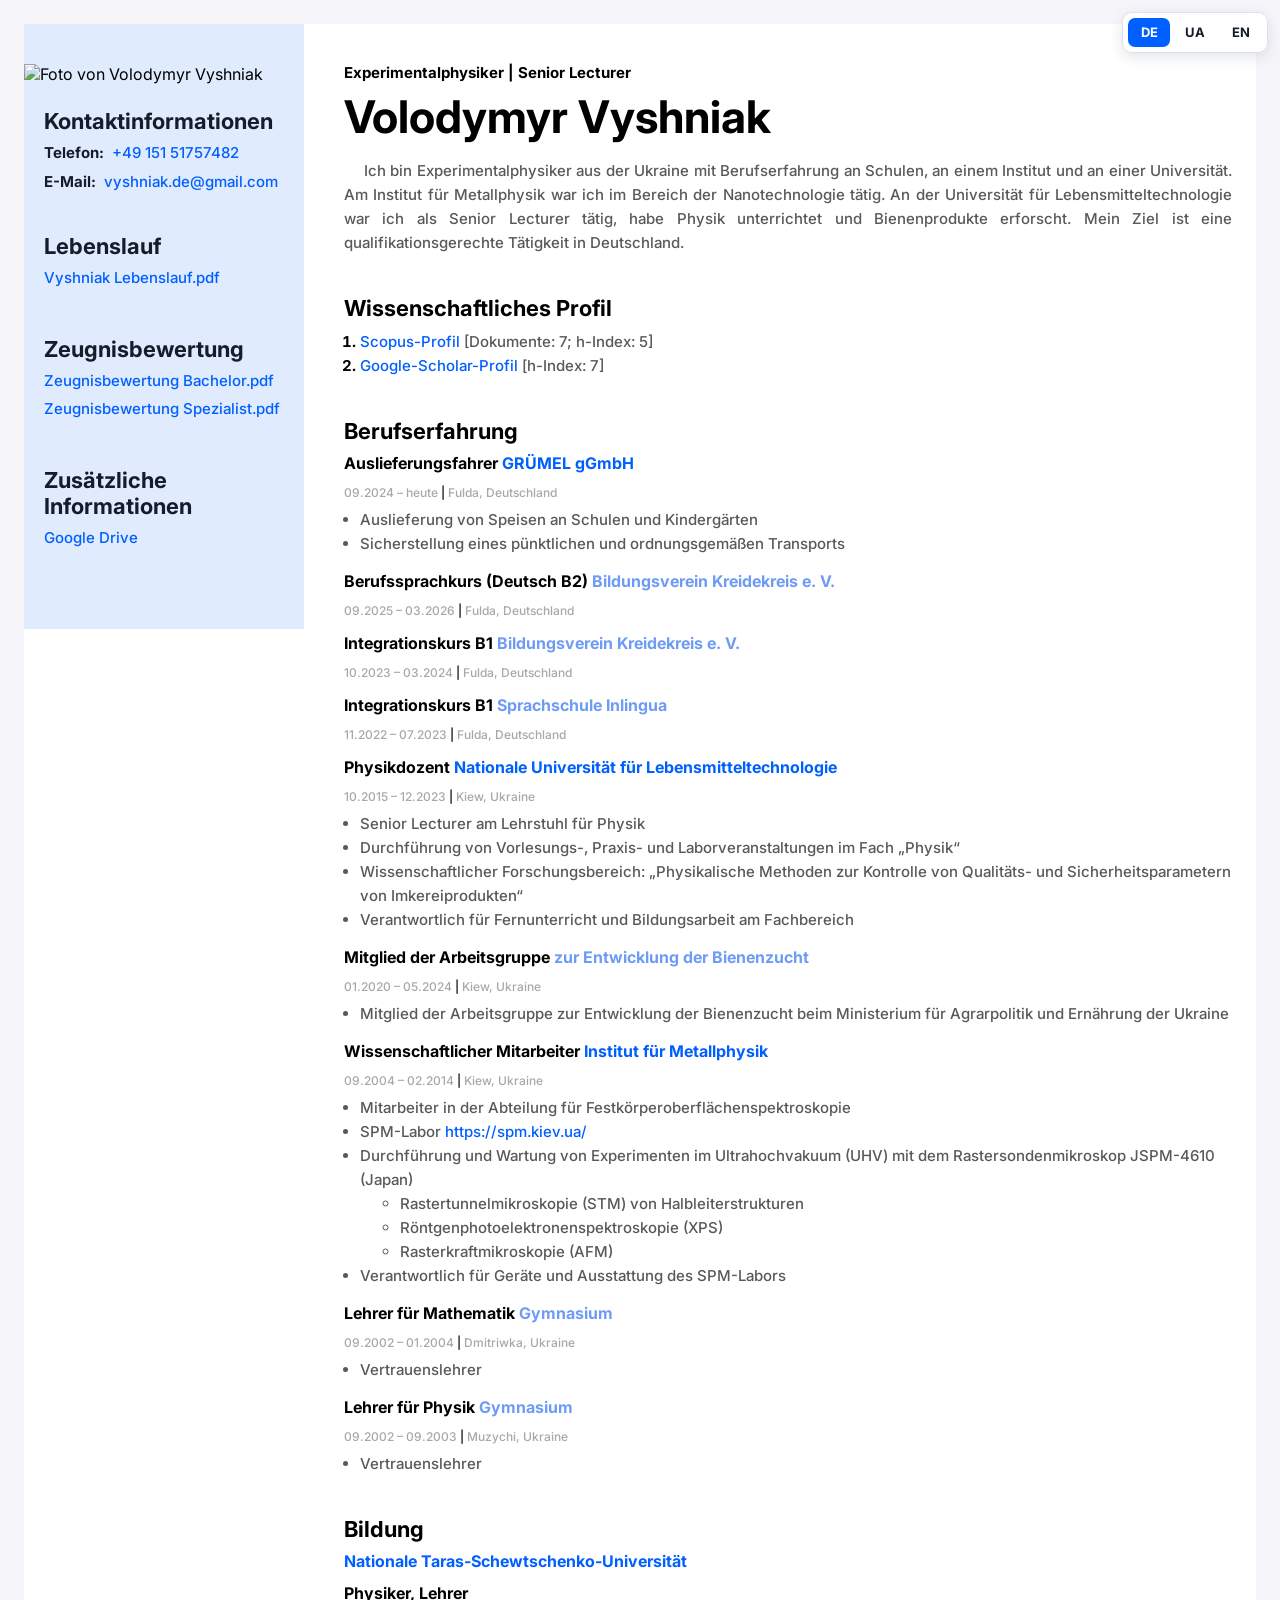
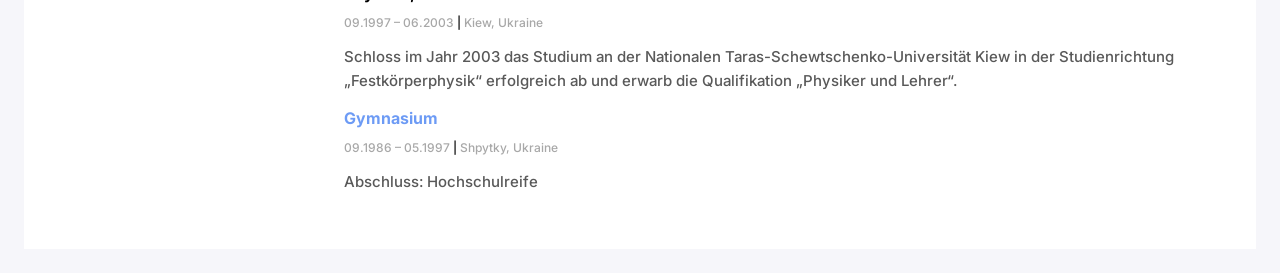
==== commit 96938029: "Opa Opa" ====
--- a/index.html
+++ b/index.html
@@ -1,414 +1,1172 @@
-<!DOCTYPE html>
+<!doctype html>
 <html lang="de">
-<head>
-  <meta charset="UTF-8">
-  <meta name="viewport" content="width=device-width, initial-scale=1.0">
-  <title>Volodymyr Vyshniak - Lebenslauf</title>
-  <link rel="stylesheet" href="style.css">
-</head>
-<body class="lang-de">
-
-<header>
-  <div class="lang-switcher">
-    <button id="btn-de" class="lang-btn" onclick="setLang('de')">DE</button>
-    <button id="btn-ua" class="lang-btn" onclick="setLang('ua')">UA</button>
-    <button id="btn-en" class="lang-btn" onclick="setLang('en')">EN</button>
-  </div>
-</header>
-
-<div class="wrapper">
-  <main class="content">
-    <div class="header-section">
-      <h2 lang="de">Experimentalphysiker | Senior Lecturer</h2>
-      <h2 lang="ua">Фізик-експериментатор | Старший викладач</h2>
-      <h2 lang="en">Experimental Physicist | Senior Lecturer</h2>
-
-      <h1 lang="de">Volodymyr Vyshniak</h1>
-      <h1 lang="ua">Володимир Вишняк</h1>
-      <h1 lang="en">Volodymyr Vyshniak</h1>
-
-      <p lang="de">
-        Ich bin Experimentalphysiker aus der Ukraine mit Berufserfahrung an Schulen, an einem Institut und an einer Universität. Am Institut für Metallphysik war ich im Bereich der Nanotechnologie tätig. An der Universität für Lebensmitteltechnologie war ich als Senior Lecturer tätig, habe Physik unterrichtet und Bienenprodukte erforscht. Mein Ziel ist eine qualifikationsgerechte Tätigkeit in Deutschland.
-      </p>
-      <p lang="ua">
-        Я фізик-експериментатор з України з досвідом роботи в школах, науковому інституті та університеті. В Інституті металофізики я працював у галузі нанотехнологій. В Університеті харчових технологій працював старшим викладачем, викладав фізику та досліджував продукти бджільництва. Моя мета – знайти роботу в Німеччині, що відповідає моїй кваліфікації.
-      </p>
-      <p lang="en">
-        I am an experimental physicist from Ukraine with professional experience in schools, an institute, and a university. At the Institute of Metal Physics, I worked in the field of nanotechnology. At the University of Food Technologies, I worked as a Senior Lecturer, teaching physics and researching bee products. My goal is to find employment in Germany that matches my qualifications.
-      </p>
+  <head>
+    <meta charset="UTF-8" />
+    <meta name="viewport" content="width=device-width, initial-scale=1.0" />
+
+    <title>Lebenslauf – Volodymyr Vyshniak</title>
+
+    <link rel="preconnect" href="https://fonts.googleapis.com" />
+    <link rel="preconnect" href="https://fonts.gstatic.com" crossorigin />
+
+    <link
+      href="https://fonts.googleapis.com/css2?family=Montserrat:ital,wght@0,100..900;1,100..900&display=swap"
+      rel="stylesheet"
+    />
+
+    <link
+      href="https://fonts.googleapis.com/css2?family=Inter:wght@400;500;700&display=swap"
+      rel="stylesheet"
+    />
+
+    <link rel="stylesheet" href="css/styles.css" />
+  </head>
+
+  <body>
+    <!-- Перемикач мов -->
+    <nav
+      class="language-switcher"
+      aria-label="Sprache auswählen"
+      data-i18n-aria-label="languageSelector"
+    >
+      <button
+        class="language-button active"
+        type="button"
+        data-lang="de"
+        aria-pressed="true"
+      >
+        DE
+      </button>
+
+      <button
+        class="language-button"
+        type="button"
+        data-lang="uk"
+        aria-pressed="false"
+      >
+        UA
+      </button>
+
+      <button
+        class="language-button"
+        type="button"
+        data-lang="en"
+        aria-pressed="false"
+      >
+        EN
+      </button>
+    </nav>
+
+    <!-- Wrapper -->
+    <div class="wrapper">
+      <!-- Main content -->
+      <main class="main-content">
+        <!-- My info -->
+        <div class="my-info">
+          <h2 class="my-profession" data-i18n="profession">
+            Experimentalphysiker | Senior Lecturer
+          </h2>
+
+          <h1 class="my-name">Volodymyr Vyshniak</h1>
+
+          <p class="my-descr-vstup" data-i18n="intro">
+            Ich bin Experimentalphysiker aus der Ukraine mit Berufserfahrung an
+            Schulen, an einem Institut und an einer Universität. Am Institut für
+            Metallphysik war ich im Bereich der Nanotechnologie tätig. An der
+            Universität für Lebensmitteltechnologie war ich als Senior Lecturer
+            tätig, habe Physik unterrichtet und Bienenprodukte erforscht. Mein
+            Ziel ist eine qualifikationsgerechte Tätigkeit in Deutschland.
+          </p>
+        </div>
+
+        <!-- My projects -->
+        <div class="my-projects-container">
+          <h3 class="my-projects-title" data-i18n="scientificProfile">
+            Wissenschaftliches Profil
+          </h3>
+
+          <ol class="my-projects-list">
+            <li class="my-projects-item">
+              <a
+                class="my-projects-item-link"
+                href="https://www.scopus.com/authid/detail.uri?authorId=37014106300"
+                target="_blank"
+                rel="noopener noreferrer"
+                data-i18n="scopusProfile"
+              >
+                Scopus-Profil
+              </a>
+
+              <span
+                class="my-projects-item-tech"
+                data-i18n="scopusStats"
+              >
+                [Dokumente: 7; h-Index: 5]
+              </span>
+            </li>
+
+            <li class="my-projects-item">
+              <a
+                class="my-projects-item-link"
+                href="https://scholar.google.com.ua/citations?user=kevme5oAAAAJ&hl=ua"
+                target="_blank"
+                rel="noopener noreferrer"
+                data-i18n="scholarProfile"
+              >
+                Google-Scholar-Profil
+              </a>
+
+              <span class="my-projects-item-tech">[h-Index: 7]</span>
+            </li>
+          </ol>
+        </div>
+
+        <!-- Work experience -->
+        <h3 class="work-experience-title" data-i18n="workExperience">
+          Berufserfahrung
+        </h3>
+
+        <!-- Company A -->
+        <div class="work-experience-container">
+          <h4 class="work-experience-company">
+            <span data-i18n="deliveryDriver">Auslieferungsfahrer</span>
+
+            <a
+              class="company-link"
+              href="https://www.gruemel.de/"
+              target="_blank"
+              rel="noopener noreferrer"
+              title="Offizielle Website"
+              data-i18n-title="officialWebsite"
+            >
+              GRÜMEL gGmbH
+            </a>
+          </h4>
+
+          <p class="work-experience-period">
+            09.2024 – <span data-i18n="present">heute</span>
+
+            <span class="work-experience-separator">|</span>
+
+            <span data-i18n="fuldaGermany">Fulda, Deutschland</span>
+          </p>
+
+          <ul class="work-experience-duties-list">
+            <li
+              class="work-experience-duties-item"
+              data-i18n="deliveryDuty1"
+            >
+              Auslieferung von Speisen an Schulen und Kindergärten
+            </li>
+
+            <li
+              class="work-experience-duties-item"
+              data-i18n="deliveryDuty2"
+            >
+              Sicherstellung eines pünktlichen und ordnungsgemäßen Transports
+            </li>
+          </ul>
+        </div>
+
+        <!-- Company B -->
+        <div class="work-experience-container">
+          <h4 class="work-experience-company">
+            <span data-i18n="germanB2Course">
+              Berufssprachkurs (Deutsch B2)
+            </span>
+
+            <span class="company-name">
+              Bildungsverein Kreidekreis e. V.
+            </span>
+          </h4>
+
+          <p class="work-experience-period">
+            09.2025 – 03.2026
+
+            <span class="work-experience-separator">|</span>
+
+            <span data-i18n="fuldaGermany">Fulda, Deutschland</span>
+          </p>
+        </div>
+
+        <!-- Company C -->
+        <div class="work-experience-container">
+          <h4 class="work-experience-company">
+            <span data-i18n="integrationCourse">
+              Integrationskurs B1
+            </span>
+
+            <span class="company-name">
+              Bildungsverein Kreidekreis e. V.
+            </span>
+          </h4>
+
+          <p class="work-experience-period">
+            10.2023 – 03.2024
+
+            <span class="work-experience-separator">|</span>
+
+            <span data-i18n="fuldaGermany">Fulda, Deutschland</span>
+          </p>
+        </div>
+
+        <!-- Company D -->
+        <div class="work-experience-container">
+          <h4 class="work-experience-company">
+            <span data-i18n="integrationCourse">
+              Integrationskurs B1
+            </span>
+
+            <span class="company-name">Sprachschule Inlingua</span>
+          </h4>
+
+          <p class="work-experience-period">
+            11.2022 – 07.2023
+
+            <span class="work-experience-separator">|</span>
+
+            <span data-i18n="fuldaGermany">Fulda, Deutschland</span>
+          </p>
+        </div>
+
+        <!-- University -->
+        <div class="work-experience-container">
+          <h4 class="work-experience-company">
+            <span data-i18n="physicsLecturer">Physikdozent</span>
+
+            <a
+              class="company-link"
+              href="https://nuft.edu.ua/en/"
+              target="_blank"
+              rel="noopener noreferrer"
+              title="Offizielle Website"
+              data-i18n="nuft"
+              data-i18n-title="officialWebsite"
+            >
+              Nationale Universität für Lebensmitteltechnologie
+            </a>
+          </h4>
+
+          <p class="work-experience-period">
+            10.2015 – 12.2023
+
+            <span class="work-experience-separator">|</span>
+
+            <span data-i18n="kyivUkraine">Kiew, Ukraine</span>
+          </p>
+
+          <ul class="work-experience-duties-list">
+            <li
+              class="work-experience-duties-item"
+              data-i18n="universityDuty1"
+            >
+              Senior Lecturer am Lehrstuhl für Physik
+            </li>
+
+            <li
+              class="work-experience-duties-item"
+              data-i18n="universityDuty2"
+            >
+              Durchführung von Vorlesungs-, Praxis- und Laborveranstaltungen im
+              Fach „Physik“
+            </li>
+
+            <li
+              class="work-experience-duties-item"
+              data-i18n="universityDuty3"
+            >
+              Wissenschaftlicher Forschungsbereich: „Physikalische Methoden zur
+              Kontrolle von Qualitäts- und Sicherheitsparametern von
+              Imkereiprodukten“
+            </li>
+
+            <li
+              class="work-experience-duties-item"
+              data-i18n="universityDuty4"
+            >
+              Verantwortlich für Fernunterricht und Bildungsarbeit am
+              Fachbereich
+            </li>
+          </ul>
+        </div>
+
+        <!-- Arbeitsgruppe -->
+        <div class="work-experience-container">
+          <h4 class="work-experience-company">
+            <span data-i18n="workingGroupMember">
+              Mitglied der Arbeitsgruppe
+            </span>
+
+            <span
+              class="company-name"
+              data-i18n="beekeepingDevelopment"
+            >
+              zur Entwicklung der Bienenzucht
+            </span>
+          </h4>
+
+          <p class="work-experience-period">
+            01.2020 – 05.2024
+
+            <span class="work-experience-separator">|</span>
+
+            <span data-i18n="kyivUkraine">Kiew, Ukraine</span>
+          </p>
+
+          <ul class="work-experience-duties-list">
+            <li
+              class="work-experience-duties-item"
+              data-i18n="workingGroupDuty"
+            >
+              Mitglied der Arbeitsgruppe zur Entwicklung der Bienenzucht beim
+              Ministerium für Agrarpolitik und Ernährung der Ukraine
+            </li>
+          </ul>
+        </div>
+
+        <!-- Institute -->
+        <div class="work-experience-container">
+          <h4 class="work-experience-company">
+            <span data-i18n="researchAssociate">
+              Wissenschaftlicher Mitarbeiter
+            </span>
+
+            <a
+              class="company-link"
+              href="https://www.imp.kiev.ua/?lang=eng&a="
+              target="_blank"
+              rel="noopener noreferrer"
+              title="Offizielle Website"
+              data-i18n="instituteMetalPhysics"
+              data-i18n-title="officialWebsite"
+            >
+              Institut für Metallphysik
+            </a>
+          </h4>
+
+          <p class="work-experience-period">
+            09.2004 – 02.2014
+
+            <span class="work-experience-separator">|</span>
+
+            <span data-i18n="kyivUkraine">Kiew, Ukraine</span>
+          </p>
+
+          <ul class="work-experience-duties-list">
+            <li
+              class="work-experience-duties-item"
+              data-i18n="instituteDuty1"
+            >
+              Mitarbeiter in der Abteilung für
+              Festkörperoberflächenspektroskopie
+            </li>
+
+            <li class="work-experience-duties-item">
+              <span data-i18n="spmLab">SPM-Labor</span>
+
+              <a
+                class="company-link"
+                href="https://spm.kiev.ua/index_en.html"
+                target="_blank"
+                rel="noopener noreferrer"
+                title="SPM Website"
+                data-i18n-title="spmWebsite"
+              >
+                https://spm.kiev.ua/
+              </a>
+            </li>
+
+            <li class="work-experience-duties-item">
+              <span data-i18n="instituteDuty2">
+                Durchführung und Wartung von Experimenten im Ultrahochvakuum
+                (UHV) mit dem Rastersondenmikroskop JSPM-4610 (Japan)
+              </span>
+
+              <ul>
+                <li data-i18n="stm">
+                  Rastertunnelmikroskopie (STM) von Halbleiterstrukturen
+                </li>
+
+                <li data-i18n="xps">
+                  Röntgenphotoelektronenspektroskopie (XPS)
+                </li>
+
+                <li data-i18n="afm">
+                  Rasterkraftmikroskopie (AFM)
+                </li>
+              </ul>
+            </li>
+
+            <li
+              class="work-experience-duties-item"
+              data-i18n="instituteDuty3"
+            >
+              Verantwortlich für Geräte und Ausstattung des SPM-Labors
+            </li>
+          </ul>
+        </div>
+
+        <!-- School 1 -->
+        <div class="work-experience-container">
+          <h4 class="work-experience-company">
+            <span data-i18n="mathTeacher">Lehrer für Mathematik</span>
+
+            <span class="company-name" data-i18n="gymnasium">
+              Gymnasium
+            </span>
+          </h4>
+
+          <p class="work-experience-period">
+            09.2002 – 01.2004
+
+            <span class="work-experience-separator">|</span>
+
+            <span data-i18n="dmytrivkaUkraine">
+              Dmitriwka, Ukraine
+            </span>
+          </p>
+
+          <ul class="work-experience-duties-list">
+            <li
+              class="work-experience-duties-item"
+              data-i18n="trustedTeacher"
+            >
+              Vertrauenslehrer
+            </li>
+          </ul>
+        </div>
+
+        <!-- School 2 -->
+        <div class="work-experience-container">
+          <h4 class="work-experience-company">
+            <span data-i18n="physicsTeacher">Lehrer für Physik</span>
+
+            <span class="company-name" data-i18n="gymnasium">
+              Gymnasium
+            </span>
+          </h4>
+
+          <p class="work-experience-period">
+            09.2002 – 09.2003
+
+            <span class="work-experience-separator">|</span>
+
+            <span data-i18n="muzychiUkraine">
+              Muzychi, Ukraine
+            </span>
+          </p>
+
+          <ul class="work-experience-duties-list">
+            <li
+              class="work-experience-duties-item"
+              data-i18n="trustedTeacher"
+            >
+              Vertrauenslehrer
+            </li>
+          </ul>
+        </div>
+
+        <!-- Education -->
+        <div class="education-container">
+          <h3 class="work-experience-title" data-i18n="education">
+            Bildung
+          </h3>
+
+          <h4 class="work-experience-company">
+            <a
+              class="company-link"
+              href="https://knu.ua/en/"
+              target="_blank"
+              rel="noopener noreferrer"
+              title="Offizielle Website"
+              data-i18n="tarasShevchenkoUniversity"
+              data-i18n-title="officialWebsite"
+            >
+              Nationale Taras-Schewtschenko-Universität
+            </a>
+          </h4>
+
+          <h4
+            class="work-experience-company"
+            data-i18n="physicistTeacher"
+          >
+            Physiker, Lehrer
+          </h4>
+
+          <p class="work-experience-period">
+            09.1997 – 06.2003
+
+            <span class="work-experience-separator">|</span>
+
+            <span data-i18n="kyivUkraine">Kiew, Ukraine</span>
+          </p>
+
+          <p
+            class="my-descr"
+            data-i18n="universityEducationDescription"
+          >
+            Schloss im Jahr 2003 das Studium an der Nationalen
+            Taras-Schewtschenko-Universität Kiew in der Studienrichtung
+            „Festkörperphysik“ erfolgreich ab und erwarb die Qualifikation
+            „Physiker und Lehrer“.
+          </p>
+
+          <h4 class="work-experience-company">
+            <span class="company-name" data-i18n="gymnasium">
+              Gymnasium
+            </span>
+          </h4>
+
+          <p class="work-experience-period">
+            09.1986 – 05.1997
+
+            <span class="work-experience-separator">|</span>
+
+            <span data-i18n="shpytkyUkraine">
+              Shpytky, Ukraine
+            </span>
+          </p>
+
+          <p class="my-descr" data-i18n="schoolGraduation">
+            Abschluss: Hochschulreife
+          </p>
+        </div>
+      </main>
+
+      <!-- Sidebar -->
+      <aside class="sidebar">
+        <img
+          src="img/Foto2024.jpg"
+          alt="Photo"
+          data-i18n-alt="photoAlt"
+        />
+
+        <div class="sidebar-content">
+          <!-- Contacts -->
+          <div class="contacts-container">
+            <h3
+              class="contacts-title"
+              data-i18n="contactInformation"
+            >
+              Kontaktinformationen
+            </h3>
+
+            <p class="contacts-item">
+              <span class="contacts-type" data-i18n="phone">
+                Telefon:
+              </span>
+
+              <a
+                class="contacts-link"
+                href="tel:+4915151757482"
+              >
+                +49 151 51757482
+              </a>
+            </p>
+
+            <p class="contacts-item">
+              <span class="contacts-type" data-i18n="email">
+                E-Mail:
+              </span>
+
+              <a
+                class="contacts-link"
+                href="mailto:vyshniak.de@gmail.com"
+              >
+                vyshniak.de@gmail.com
+              </a>
+            </p>
+          </div>
+
+          <!-- Lebenslauf -->
+          <div class="skills-container">
+            <h3 class="skills-title" data-i18n="resume">
+              Lebenslauf
+            </h3>
+
+            <a
+              class="contacts-link download-link lebenslauf"
+              href="document/Vyshniak_Lebenslauf.pdf"
+              target="_blank"
+              download
+            >
+              Vyshniak Lebenslauf.pdf
+            </a>
+          </div>
+
+          <!-- Zeugnisbewertung -->
+          <div class="skills-container">
+            <h3
+              class="skills-title"
+              data-i18n="certificateEvaluation"
+            >
+              Zeugnisbewertung
+            </h3>
+
+            <a
+              class="contacts-link download-link"
+              href="document/Zeugnisbewertung_signiert_A.pdf"
+              target="_blank"
+              download
+              data-i18n="bachelorEvaluation"
+            >
+              Zeugnisbewertung Bachelor.pdf
+            </a>
+
+            <a
+              class="contacts-link download-link"
+              href="document/Zeugnisbewertung_signiert_B.pdf"
+              target="_blank"
+              download
+              data-i18n="specialistEvaluation"
+            >
+              Zeugnisbewertung Spezialist.pdf
+            </a>
+          </div>
+
+          <!-- Additional info -->
+          <div class="skills-container">
+            <h3
+              class="skills-title"
+              data-i18n="additionalInformation"
+            >
+              Zusätzliche Informationen
+            </h3>
+
+            <a
+              class="contacts-link"
+              href="https://drive.google.com/drive/folders/1Ff5OkFsdOqgw4dH5H22rgLsrV0dis4WO?usp=sharing"
+              target="_blank"
+              rel="noopener noreferrer"
+            >
+              Google Drive
+            </a>
+          </div>
+        </div>
+      </aside>
     </div>
 
-    <div class="section">
-      <h3 lang="de">Wissenschaftliches Profil</h3>
-      <h3 lang="ua">Науковий профіль</h3>
-      <h3 lang="en">Scientific Profile</h3>
-
-      <ol>
-        <li>
-          <a href="https://www.scopus.com/authid/detail.uri?authorId=37014106300" target="_blank">
-            <span lang="de">Scopus-Profil</span>
-            <span lang="ua">Профіль Scopus</span>
-            <span lang="en">Scopus Profile</span>
-          </a>
-          <span lang="de">[Dokumente: 7; h-Index: 5]</span>
-          <span lang="ua">[Документи: 7; h-індекс: 5]</span>
-          <span lang="en">[Documents: 7; h-index: 5]</span>
-        </li>
-        <li>
-          <a href="https://scholar.google.com.ua/citations?user=kevme5oAAAAJ&hl=ua" target="_blank">
-            <span lang="de">Google-Scholar-Profil</span>
-            <span lang="ua">Профіль Google Scholar</span>
-            <span lang="en">Google Scholar Profile</span>
-          </a>
-          <span lang="de">[h-Index: 7]</span>
-          <span lang="ua">[h-індекс: 7]</span>
-          <span lang="en">[h-index: 7]</span>
-        </li>
-      </ol>
-    </div>
-
-    <div class="section">
-      <h3 lang="de">Berufserfahrung</h3>
-      <h3 lang="ua">Досвід роботи</h3>
-      <h3 lang="en">Professional Experience</h3>
-
-      <!-- Job 1 -->
-      <div class="job">
-        <h4>
-          <span lang="de">Auslieferungsfahrer</span>
-          <span lang="ua">Водій-експедитор</span>
-          <span lang="en">Delivery Driver</span>
-          | <a href="https://www.gruemel.de/" target="_blank">GRÜMEL gGmbH</a>
-        </h4>
-        <p class="date">
-          <span lang="de">09.2024 – heute | Fulda, Deutschland</span>
-          <span lang="ua">09.2024 – дотепер | Фульда, Німеччина</span>
-          <span lang="en">09.2024 – present | Fulda, Germany</span>
-        </p>
-        <ul lang="de">
-          <li>Auslieferung von Speisen an Schulen und Kindergärten</li>
-          <li>Sicherstellung eines pünktlichen und ordnungsgemäßen Transports</li>
-        </ul>
-        <ul lang="ua">
-          <li>Доставка їжі до шкіл та дитячих садків</li>
-          <li>Забезпечення пунктуального та належного транспортування</li>
-        </ul>
-        <ul lang="en">
-          <li>Delivery of meals to schools and kindergartens</li>
-          <li>Ensuring punctual and proper transport</li>
-        </ul>
-      </div>
-
-      <!-- Job 2 -->
-      <div class="job">
-        <h4>
-          <span lang="de">Berufssprachkurs (Deutsch B2)</span>
-          <span lang="ua">Професійний мовний курс (німецька B2)</span>
-          <span lang="en">Professional Language Course (German B2)</span>
-          | <span>Bildungsverein Kreidekreis e. V.</span>
-        </h4>
-        <p class="date">
-          <span lang="de">09.2025 – 03.2026 | Fulda, Deutschland</span>
-          <span lang="ua">09.2025 – 03.2026 | Фульда, Німеччина</span>
-          <span lang="en">09.2025 – 03.2026 | Fulda, Germany</span>
-        </p>
-      </div>
-
-      <!-- Job 3 -->
-      <div class="job">
-        <h4>
-          <span lang="de">Integrationskurs B1</span>
-          <span lang="ua">Інтеграційний курс B1</span>
-          <span lang="en">Integration Course B1</span>
-          | <span>Bildungsverein Kreidekreis e. V.</span>
-        </h4>
-        <p class="date">
-          <span lang="de">10.2023 – 03.2024 | Fulda, Deutschland</span>
-          <span lang="ua">10.2023 – 03.2024 | Фульда, Німеччина</span>
-          <span lang="en">10.2023 – 03.2024 | Fulda, Germany</span>
-        </p>
-      </div>
-
-      <!-- Job 4 -->
-      <div class="job">
-        <h4>
-          <span lang="de">Integrationskurs B1</span>
-          <span lang="ua">Інтеграційний курс B1</span>
-          <span lang="en">Integration Course B1</span>
-          | <span>Sprachschule Inlingua</span>
-        </h4>
-        <p class="date">
-          <span lang="de">11.2022 – 07.2023 | Fulda, Deutschland</span>
-          <span lang="ua">11.2022 – 07.2023 | Фульда, Німеччина</span>
-          <span lang="en">11.2022 – 07.2023 | Fulda, Germany</span>
-        </p>
-      </div>
-
-      <!-- Job 5 -->
-      <div class="job">
-        <h4>
-          <span lang="de">Physikdozent</span>
-          <span lang="ua">Викладач фізики</span>
-          <span lang="en">Physics Lecturer</span>
-          | <a href="https://nuft.edu.ua/en/" target="_blank">Nationale Universität für Lebensmitteltechnologie</a>
-        </h4>
-        <p class="date">
-          <span lang="de">10.2015 – 12.2023 | Kiew, Ukraine</span>
-          <span lang="ua">10.2015 – 12.2023 | Київ, Україна</span>
-          <span lang="en">10.2015 – 12.2023 | Kyiv, Ukraine</span>
-        </p>
-        <ul lang="de">
-          <li>Senior Lecturer am Lehrstuhl für Physik</li>
-          <li>Durchführung von Vorlesungs-, Praxis- und Laborveranstaltungen im Fach „Physik“</li>
-          <li>Wissenschaftlicher Forschungsbereich: „Physikalische Methoden zur Kontrolle von Qualitäts- und Sicherheitsparametern von Imkereiprodukten“</li>
-          <li>Verantwortlich für Fernunterricht und Bildungsarbeit am Fachbereich</li>
-        </ul>
-        <ul lang="ua">
-          <li>Старший викладач кафедри фізики</li>
-          <li>Проведення лекційних, практичних та лабораторних занять з дисципліни «Фізика»</li>
-          <li>Науковий напрямок: «Фізичні методи контролю показників якості та безпеки продуктів бджільництва»</li>
-          <li>Відповідальний за дистанційне навчання та виховну роботу на кафедрі</li>
-        </ul>
-        <ul lang="en">
-          <li>Senior Lecturer at the Department of Physics</li>
-          <li>Conducting lectures, practical, and laboratory classes in "Physics"</li>
-          <li>Scientific research area: "Physical methods for controlling quality and safety parameters of beekeeping products"</li>
-          <li>Responsible for distance learning and educational work at the department</li>
-        </ul>
-      </div>
-
-      <!-- Job 6 -->
-      <div class="job">
-        <h4>
-          <span lang="de">Mitglied der Arbeitsgruppe zur Entwicklung der Bienenzucht</span>
-          <span lang="ua">Член робочої групи з розвитку бджільництва</span>
-          <span lang="en">Member of the Working Group for Beekeeping Development</span>
-        </h4>
-        <p class="date">
-          <span lang="de">01.2020 – 05.2024 | Kiew, Ukraine</span>
-          <span lang="ua">01.2020 – 05.2024 | Київ, Україна</span>
-          <span lang="en">01.2020 – 05.2024 | Kyiv, Ukraine</span>
-        </p>
-        <ul lang="de">
-          <li>Mitglied der Arbeitsgruppe zur Entwicklung der Bienenzucht beim Ministerium für Agrarpolitik und Ernährung der Ukraine</li>
-        </ul>
-        <ul lang="ua">
-          <li>Член робочої групи з розвитку бджільництва при Міністерстві аграрної політики та продовольства України</li>
-        </ul>
-        <ul lang="en">
-          <li>Member of the working group for beekeeping development at the Ministry of Agrarian Policy and Food of Ukraine</li>
-        </ul>
-      </div>
-
-      <!-- Job 7 -->
-      <div class="job">
-        <h4>
-          <span lang="de">Wissenschaftlicher Mitarbeiter</span>
-          <span lang="ua">Науковий співробітник</span>
-          <span lang="en">Research Associate</span>
-          | <a href="https://www.imp.kiev.ua/?lang=eng&a=" target="_blank">Institut für Metallphysik</a>
-        </h4>
-        <p class="date">
-          <span lang="de">09.2004 – 02.2014 | Kiew, Ukraine</span>
-          <span lang="ua">09.2004 – 02.2014 | Київ, Україна</span>
-          <span lang="en">09.2004 – 02.2014 | Kyiv, Ukraine</span>
-        </p>
-        <ul lang="de">
-          <li>Mitarbeiter in der Abteilung für Festkörperoberflächenspektroskopie</li>
-          <li>SPM-Labor <a href="https://spm.kiev.ua/index_en.html" target="_blank">https://spm.kiev.ua/</a></li>
-          <li>Durchführung und Wartung von Experimenten im Ultrahochvakuum (UHV) mit dem Rastersondenmikroskop JSPM-4610 (Japan)</li>
-          <li>Rastertunnelmikroskopie (STM), Röntgenphotoelektronenspektroskopie (XPS), Rasterkraftmikroskopie (AFM)</li>
-          <li>Verantwortlich für Geräte und Ausstattung des SPM-Labors</li>
-        </ul>
-        <ul lang="ua">
-          <li>Співробітник відділу спектроскопії поверхні твердого тіла</li>
-          <li>SPM-лабораторія <a href="https://spm.kiev.ua/index_en.html" target="_blank">https://spm.kiev.ua/</a></li>
-          <li>Проведення та обслуговування експериментів в надвисокому вакуумі (UHV) за допомогою мікроскопа JSPM-4610 (Японія)</li>
-          <li>Скануюча тунельна мікроскопія (STM), Рентгенівська фотоелектронна спектроскопія (XPS), Атомно-силова мікроскопія (AFM)</li>
-          <li>Відповідальний за прилади та обладнання SPM-лабораторії</li>
-        </ul>
-        <ul lang="en">
-          <li>Employee in the Department of Solid State Surface Spectroscopy</li>
-          <li>SPM Laboratory <a href="https://spm.kiev.ua/index_en.html" target="_blank">https://spm.kiev.ua/</a></li>
-          <li>Conducting and maintaining experiments in ultra-high vacuum (UHV) with scanning probe microscope JSPM-4610 (Japan)</li>
-          <li>Scanning Tunneling Microscopy (STM), X-ray Photoelectron Spectroscopy (XPS), Atomic Force Microscopy (AFM)</li>
-          <li>Responsible for devices and equipment of the SPM laboratory</li>
-        </ul>
-      </div>
-
-      <!-- Job 8 -->
-      <div class="job">
-        <h4>
-          <span lang="de">Lehrer für Mathematik</span>
-          <span lang="ua">Вчитель математики</span>
-          <span lang="en">Mathematics Teacher</span>
-          | <span>Gymnasium</span>
-        </h4>
-        <p class="date">
-          <span lang="de">09.2002 – 01.2004 | Dmitriwka, Ukraine</span>
-          <span lang="ua">09.2002 – 01.2004 | Дмитрівка, Україна</span>
-          <span lang="en">09.2002 – 01.2004 | Dmytrivka, Ukraine</span>
-        </p>
-        <ul>
-          <li lang="de">Vertrauenslehrer</li>
-          <li lang="ua">Класний керівник</li>
-          <li lang="en">Homeroom teacher</li>
-        </ul>
-      </div>
-
-      <!-- Job 9 -->
-      <div class="job">
-        <h4>
-          <span lang="de">Lehrer für Physik</span>
-          <span lang="ua">Вчитель фізики</span>
-          <span lang="en">Physics Teacher</span>
-          | <span>Gymnasium</span>
-        </h4>
-        <p class="date">
-          <span lang="de">09.2002 – 09.2003 | Muzychi, Ukraine</span>
-          <span lang="ua">09.2002 – 09.2003 | Музичі, Україна</span>
-          <span lang="en">09.2002 – 09.2003 | Muzychi, Ukraine</span>
-        </p>
-        <ul>
-          <li lang="de">Vertrauenslehrer</li>
-          <li lang="ua">Класний керівник</li>
-          <li lang="en">Homeroom teacher</li>
-        </ul>
-      </div>
-    </div>
-
-    <div class="section">
-      <h3 lang="de">Bildung</h3>
-      <h3 lang="ua">Освіта</h3>
-      <h3 lang="en">Education</h3>
-
-      <div class="education-item">
-        <h4><a href="https://knu.ua/en/" target="_blank">
-          <span lang="de">Nationale Taras-Schewtschenko-Universität</span>
-          <span lang="ua">Київський національний університет імені Тараса Шевченка</span>
-          <span lang="en">Taras Shevchenko National University</span>
-        </a></h4>
-        <p>
-          <strong>
-            <span lang="de">Physiker, Lehrer</span>
-            <span lang="ua">Фізик, викладач</span>
-            <span lang="en">Physicist, Teacher</span>
-          </strong>
-        </p>
-        <p class="date">
-          <span lang="de">09.1997 – 06.2003 | Kiew, Ukraine</span>
-          <span lang="ua">09.1997 – 06.2003 | Київ, Україна</span>
-          <span lang="en">09.1997 – 06.2003 | Kyiv, Ukraine</span>
-        </p>
-        <p lang="de">Schloss im Jahr 2003 das Studium an der Nationalen Taras-Schewtschenko-Universität Kiew in der Studienrichtung „Festkörperphysik“ erfolgreich ab und erwarb die Qualifikation „Physiker und Lehrer“.</p>
-        <p lang="ua">У 2003 році успішно закінчив Київський національний університет імені Тараса Шевченка за спеціальністю «Фізика твердого тіла» та здобув кваліфікацію «Фізик і викладач».</p>
-        <p lang="en">Graduated in 2003 from the Taras Shevchenko National University of Kyiv majoring in "Solid State Physics" and obtained the qualification "Physicist and Teacher".</p>
-      </div>
-
-      <div class="education-item">
-        <h4>
-          <span lang="de">Gymnasium</span>
-          <span lang="ua">Гімназія</span>
-          <span lang="en">High School</span>
-        </h4>
-        <p class="date">
-          <span lang="de">09.1986 – 05.1997 | Shpytky, Ukraine</span>
-          <span lang="ua">09.1986 – 05.1997 | Шпитьки, Україна</span>
-          <span lang="en">09.1986 – 05.1997 | Shpytky, Ukraine</span>
-        </p>
-        <p>
-          <span lang="de">Abschluss: Hochschulreife</span>
-          <span lang="ua">Ступінь: Атестат про повну загальну середню освіту</span>
-          <span lang="en">Degree: High School Diploma (Abitur equivalent)</span>
-        </p>
-      </div>
-    </div>
-  </main>
-
-  <aside class="sidebar">
-    <img src="img/Foto2024.jpg" alt="Photo">
-
-    <div class="sidebar-section">
-      <h3 lang="de">Kontaktinformationen</h3>
-      <h3 lang="ua">Контактна інформація</h3>
-      <h3 lang="en">Contact Information</h3>
-      <p>
-        <strong>
-          <span lang="de">Telefon:</span>
-          <span lang="ua">Телефон:</span>
-          <span lang="en">Phone:</span>
-        </strong><br>
-        <a href="tel:+4915151757482">+49 151 51757482</a>
-      </p>
-      <p>
-        <strong>
-          <span lang="de">E-Mail:</span>
-          <span lang="ua">Email:</span>
-          <span lang="en">Email:</span>
-        </strong><br>
-        <a href="mailto:vyshniak.de@gmail.com">vyshniak.de@gmail.com</a>
-      </p>
-    </div>
-
-    <div class="sidebar-section">
-      <h3 lang="de">Lebenslauf</h3>
-      <h3 lang="ua">Резюме</h3>
-      <h3 lang="en">Curriculum Vitae</h3>
-      <a download href="document/Vyshniak_Lebenslauf.pdf" target="_blank">
-        <span lang="de">Vyshniak Lebenslauf.pdf</span>
-        <span lang="ua">Завантажити резюме (PDF)</span>
-        <span lang="en">Download CV (PDF)</span>
-      </a>
-    </div>
-
-    <div class="sidebar-section">
-      <h3 lang="de">Zeugnisbewertung</h3>
-      <h3 lang="ua">Оцінка дипломів</h3>
-      <h3 lang="en">Certificate Evaluation</h3>
-      <a download href="document/Zeugnisbewertung_signiert_A.pdf" target="_blank">
-        <span lang="de">Zeugnisbewertung Bachelor.pdf</span>
-        <span lang="ua">Оцінка диплома бакалавра.pdf</span>
-        <span lang="en">Bachelor Evaluation.pdf</span>
-      </a><br>
-      <a download href="document/Zeugnisbewertung_signiert_B.pdf" target="_blank">
-        <span lang="de">Zeugnisbewertung Spezialist.pdf</span>
-        <span lang="ua">Оцінка диплома спеціаліста.pdf</span>
-        <span lang="en">Specialist Evaluation.pdf</span>
-      </a>
-    </div>
-
-    <div class="sidebar-section">
-      <h3 lang="de">Zusätzliche Informationen</h3>
-      <h3 lang="ua">Додаткова інформація</h3>
-      <h3 lang="en">Additional Information</h3>
-      <a href="https://drive.google.com/drive/folders/1Ff5OkFsdOqgw4dH5H22rgLsrV0dis4WO?usp=sharing" target="_blank">
-        Google Drive
-      </a>
-    </div>
-  </aside>
-</div>
-
-<script>
-  function setLang(lang) {
-    document.body.className = 'lang-' + lang;
-    
-    // Очищення стилів кнопок
-    document.querySelectorAll('.lang-btn').forEach(btn => {
-      btn.style.backgroundColor = 'transparent';
-      btn.style.color = '#fff';
-    });
-    
-    // Стиль активної кнопки
-    const activeBtn = document.getElementById('btn-' + lang);
-    if(activeBtn) {
-      activeBtn.style.backgroundColor = '#fff';
-      activeBtn.style.color = '#2c3e50';
-    }
-  }
-  
-  // Встановлюємо німецьку мову за замовчуванням
-  setLang('de');
-</script>
-
-</body>
+    <script>
+      const translations = {
+        de: {
+          pageTitle: "Lebenslauf – Volodymyr Vyshniak",
+          languageSelector: "Sprache auswählen",
+
+          profession: "Experimentalphysiker | Senior Lecturer",
+
+          intro:
+            "Ich bin Experimentalphysiker aus der Ukraine mit Berufserfahrung an Schulen, an einem Institut und an einer Universität. Am Institut für Metallphysik war ich im Bereich der Nanotechnologie tätig. An der Universität für Lebensmitteltechnologie war ich als Senior Lecturer tätig, habe Physik unterrichtet und Bienenprodukte erforscht. Mein Ziel ist eine qualifikationsgerechte Tätigkeit in Deutschland.",
+
+          scientificProfile: "Wissenschaftliches Profil",
+          scopusProfile: "Scopus-Profil",
+          scopusStats: "[Dokumente: 7; h-Index: 5]",
+          scholarProfile: "Google-Scholar-Profil",
+
+          workExperience: "Berufserfahrung",
+          deliveryDriver: "Auslieferungsfahrer",
+          officialWebsite: "Offizielle Website",
+          present: "heute",
+          fuldaGermany: "Fulda, Deutschland",
+
+          deliveryDuty1:
+            "Auslieferung von Speisen an Schulen und Kindergärten",
+
+          deliveryDuty2:
+            "Sicherstellung eines pünktlichen und ordnungsgemäßen Transports",
+
+          germanB2Course: "Berufssprachkurs (Deutsch B2)",
+          integrationCourse: "Integrationskurs B1",
+
+          physicsLecturer: "Physikdozent",
+
+          nuft:
+            "Nationale Universität für Lebensmitteltechnologie",
+
+          kyivUkraine: "Kiew, Ukraine",
+
+          universityDuty1:
+            "Senior Lecturer am Lehrstuhl für Physik",
+
+          universityDuty2:
+            "Durchführung von Vorlesungs-, Praxis- und Laborveranstaltungen im Fach „Physik“",
+
+          universityDuty3:
+            "Wissenschaftlicher Forschungsbereich: „Physikalische Methoden zur Kontrolle von Qualitäts- und Sicherheitsparametern von Imkereiprodukten“",
+
+          universityDuty4:
+            "Verantwortlich für Fernunterricht und Bildungsarbeit am Fachbereich",
+
+          workingGroupMember: "Mitglied der Arbeitsgruppe",
+
+          beekeepingDevelopment:
+            "zur Entwicklung der Bienenzucht",
+
+          workingGroupDuty:
+            "Mitglied der Arbeitsgruppe zur Entwicklung der Bienenzucht beim Ministerium für Agrarpolitik und Ernährung der Ukraine",
+
+          researchAssociate: "Wissenschaftlicher Mitarbeiter",
+
+          instituteMetalPhysics: "Institut für Metallphysik",
+
+          instituteDuty1:
+            "Mitarbeiter in der Abteilung für Festkörperoberflächenspektroskopie",
+
+          spmLab: "SPM-Labor",
+          spmWebsite: "SPM Website",
+
+          instituteDuty2:
+            "Durchführung und Wartung von Experimenten im Ultrahochvakuum (UHV) mit dem Rastersondenmikroskop JSPM-4610 (Japan)",
+
+          stm:
+            "Rastertunnelmikroskopie (STM) von Halbleiterstrukturen",
+
+          xps:
+            "Röntgenphotoelektronenspektroskopie (XPS)",
+
+          afm: "Rasterkraftmikroskopie (AFM)",
+
+          instituteDuty3:
+            "Verantwortlich für Geräte und Ausstattung des SPM-Labors",
+
+          mathTeacher: "Lehrer für Mathematik",
+          physicsTeacher: "Lehrer für Physik",
+          gymnasium: "Gymnasium",
+
+          dmytrivkaUkraine: "Dmitriwka, Ukraine",
+          muzychiUkraine: "Muzychi, Ukraine",
+
+          trustedTeacher: "Vertrauenslehrer",
+
+          education: "Bildung",
+
+          tarasShevchenkoUniversity:
+            "Nationale Taras-Schewtschenko-Universität",
+
+          physicistTeacher: "Physiker, Lehrer",
+
+          universityEducationDescription:
+            "Schloss im Jahr 2003 das Studium an der Nationalen Taras-Schewtschenko-Universität Kiew in der Studienrichtung „Festkörperphysik“ erfolgreich ab und erwarb die Qualifikation „Physiker und Lehrer“.",
+
+          shpytkyUkraine: "Shpytky, Ukraine",
+
+          schoolGraduation: "Abschluss: Hochschulreife",
+
+          photoAlt: "Foto von Volodymyr Vyshniak",
+          contactInformation: "Kontaktinformationen",
+          phone: "Telefon:",
+          email: "E-Mail:",
+          resume: "Lebenslauf",
+
+          certificateEvaluation: "Zeugnisbewertung",
+
+          bachelorEvaluation:
+            "Zeugnisbewertung Bachelor.pdf",
+
+          specialistEvaluation:
+            "Zeugnisbewertung Spezialist.pdf",
+
+          additionalInformation:
+            "Zusätzliche Informationen",
+        },
+
+        uk: {
+          pageTitle: "Резюме – Володимир Вишняк",
+          languageSelector: "Вибрати мову",
+
+          profession:
+            "Фізик-експериментатор | старший викладач",
+
+          intro:
+            "Я фізик-експериментатор з України з досвідом роботи у школах, інституті та університеті. В Інституті металофізики я працював у сфері нанотехнологій. В Університеті харчових технологій я працював старшим викладачем, викладав фізику та досліджував продукти бджільництва. Моя мета — робота в Німеччині, що відповідає моїй кваліфікації.",
+
+          scientificProfile: "Науковий профіль",
+          scopusProfile: "Профіль Scopus",
+          scopusStats: "[Документів: 7; h-індекс: 5]",
+          scholarProfile: "Профіль Google Scholar",
+
+          workExperience: "Досвід роботи",
+          deliveryDriver: "Водій-експедитор",
+          officialWebsite: "Офіційний сайт",
+          present: "дотепер",
+          fuldaGermany: "Фульда, Німеччина",
+
+          deliveryDuty1:
+            "Доставка страв до шкіл і дитячих садків",
+
+          deliveryDuty2:
+            "Забезпечення своєчасного та належного транспортування",
+
+          germanB2Course:
+            "Професійний мовний курс (німецька B2)",
+
+          integrationCourse:
+            "Інтеграційний курс B1",
+
+          physicsLecturer: "Викладач фізики",
+
+          nuft:
+            "Національний університет харчових технологій",
+
+          kyivUkraine: "Київ, Україна",
+
+          universityDuty1:
+            "Старший викладач кафедри фізики",
+
+          universityDuty2:
+            "Проведення лекційних, практичних і лабораторних занять з фізики",
+
+          universityDuty3:
+            "Напрям наукових досліджень: «Фізичні методи контролю показників якості та безпечності продуктів бджільництва»",
+
+          universityDuty4:
+            "Відповідальний за дистанційне навчання та виховну роботу на кафедрі",
+
+          workingGroupMember: "Член робочої групи",
+
+          beekeepingDevelopment:
+            "з розвитку бджільництва",
+
+          workingGroupDuty:
+            "Член робочої групи з розвитку бджільництва при Міністерстві аграрної політики та продовольства України",
+
+          researchAssociate: "Науковий співробітник",
+
+          instituteMetalPhysics: "Інститут металофізики",
+
+          instituteDuty1:
+            "Співробітник відділу спектроскопії поверхні твердого тіла",
+
+          spmLab: "Лабораторія СЗМ",
+
+          spmWebsite:
+            "Сайт лабораторії СЗМ",
+
+          instituteDuty2:
+            "Проведення та технічне забезпечення експериментів в умовах надвисокого вакууму (UHV) за допомогою сканувального зондового мікроскопа JSPM-4610 (Японія)",
+
+          stm:
+            "Сканувальна тунельна мікроскопія (STM) напівпровідникових структур",
+
+          xps:
+            "Рентгенівська фотоелектронна спектроскопія (XPS)",
+
+          afm:
+            "Атомно-силова мікроскопія (AFM)",
+
+          instituteDuty3:
+            "Відповідальний за прилади й обладнання лабораторії СЗМ",
+
+          mathTeacher: "Учитель математики",
+          physicsTeacher: "Учитель фізики",
+          gymnasium: "Гімназія",
+
+          dmytrivkaUkraine: "Дмитрівка, Україна",
+          muzychiUkraine: "Музичі, Україна",
+
+          trustedTeacher: "Довірений учитель",
+
+          education: "Освіта",
+
+          tarasShevchenkoUniversity:
+            "Київський національний університет імені Тараса Шевченка",
+
+          physicistTeacher: "Фізик, викладач",
+
+          universityEducationDescription:
+            "У 2003 році закінчив Київський національний університет імені Тараса Шевченка за спеціальністю «Фізика твердого тіла» та здобув кваліфікацію «Фізик, викладач».",
+
+          shpytkyUkraine: "Шпитьки, Україна",
+
+          schoolGraduation:
+            "Документ про освіту: атестат про повну загальну середню освіту",
+
+          photoAlt: "Фотографія Володимира Вишняка",
+
+          contactInformation:
+            "Контактна інформація",
+
+          phone: "Телефон:",
+          email: "Електронна пошта:",
+          resume: "Резюме",
+
+          certificateEvaluation:
+            "Оцінювання дипломів",
+
+          bachelorEvaluation:
+            "Оцінювання диплома бакалавра.pdf",
+
+          specialistEvaluation:
+            "Оцінювання диплома спеціаліста.pdf",
+
+          additionalInformation:
+            "Додаткова інформація",
+        },
+
+        en: {
+          pageTitle: "CV – Volodymyr Vyshniak",
+          languageSelector: "Select language",
+
+          profession:
+            "Experimental Physicist | Senior Lecturer",
+
+          intro:
+            "I am an experimental physicist from Ukraine with professional experience at schools, a research institute, and a university. At the Institute for Metal Physics, I worked in the field of nanotechnology. At the National University of Food Technologies, I worked as a Senior Lecturer, taught physics, and researched bee products. My goal is to find a position in Germany that matches my qualifications.",
+
+          scientificProfile: "Scientific Profile",
+          scopusProfile: "Scopus Profile",
+          scopusStats: "[Documents: 7; h-index: 5]",
+          scholarProfile: "Google Scholar Profile",
+
+          workExperience: "Work Experience",
+          deliveryDriver: "Delivery Driver",
+          officialWebsite: "Official website",
+          present: "present",
+          fuldaGermany: "Fulda, Germany",
+
+          deliveryDuty1:
+            "Delivery of meals to schools and kindergartens",
+
+          deliveryDuty2:
+            "Ensuring timely and proper transportation",
+
+          germanB2Course:
+            "Vocational Language Course (German B2)",
+
+          integrationCourse:
+            "B1 Integration Course",
+
+          physicsLecturer: "Physics Lecturer",
+
+          nuft:
+            "National University of Food Technologies",
+
+          kyivUkraine: "Kyiv, Ukraine",
+
+          universityDuty1:
+            "Senior Lecturer at the Department of Physics",
+
+          universityDuty2:
+            "Teaching lectures, practical classes, and laboratory classes in physics",
+
+          universityDuty3:
+            "Research area: “Physical methods for monitoring the quality and safety parameters of bee products”",
+
+          universityDuty4:
+            "Responsible for distance learning and educational work at the department",
+
+          workingGroupMember:
+            "Member of the Working Group",
+
+          beekeepingDevelopment:
+            "for Beekeeping Development",
+
+          workingGroupDuty:
+            "Member of the Working Group for Beekeeping Development at the Ministry of Agrarian Policy and Food of Ukraine",
+
+          researchAssociate: "Research Associate",
+
+          instituteMetalPhysics:
+            "Institute for Metal Physics",
+
+          instituteDuty1:
+            "Researcher in the Department of Solid-State Surface Spectroscopy",
+
+          spmLab: "SPM Laboratory",
+          spmWebsite: "SPM website",
+
+          instituteDuty2:
+            "Conducting and maintaining ultra-high-vacuum (UHV) experiments using a JSPM-4610 scanning probe microscope (Japan)",
+
+          stm:
+            "Scanning tunneling microscopy (STM) of semiconductor structures",
+
+          xps:
+            "X-ray photoelectron spectroscopy (XPS)",
+
+          afm: "Atomic force microscopy (AFM)",
+
+          instituteDuty3:
+            "Responsible for the instruments and equipment of the SPM Laboratory",
+
+          mathTeacher: "Mathematics Teacher",
+          physicsTeacher: "Physics Teacher",
+          gymnasium: "Gymnasium",
+
+          dmytrivkaUkraine:
+            "Dmytrivka, Ukraine",
+
+          muzychiUkraine:
+            "Muzychi, Ukraine",
+
+          trustedTeacher: "Trusted Teacher",
+
+          education: "Education",
+
+          tarasShevchenkoUniversity:
+            "Taras Shevchenko National University of Kyiv",
+
+          physicistTeacher:
+            "Physicist, Teacher",
+
+          universityEducationDescription:
+            "In 2003, I graduated from Taras Shevchenko National University of Kyiv with a degree in Solid-State Physics and obtained the qualification of Physicist and Teacher.",
+
+          shpytkyUkraine: "Shpytky, Ukraine",
+
+          schoolGraduation:
+            "Qualification: university entrance certificate",
+
+          photoAlt: "Photo of Volodymyr Vyshniak",
+
+          contactInformation:
+            "Contact Information",
+
+          phone: "Phone:",
+          email: "Email:",
+          resume: "CV",
+
+          certificateEvaluation:
+            "Certificate Evaluation",
+
+          bachelorEvaluation:
+            "Bachelor’s Degree Evaluation.pdf",
+
+          specialistEvaluation:
+            "Specialist Diploma Evaluation.pdf",
+
+          additionalInformation:
+            "Additional Information",
+        },
+      };
+
+      const languageButtons =
+        document.querySelectorAll(".language-button");
+
+      function setLanguage(language) {
+        const selectedTranslation =
+          translations[language] || translations.de;
+
+        document.documentElement.lang = language;
+        document.title = selectedTranslation.pageTitle;
+
+        document
+          .querySelectorAll("[data-i18n]")
+          .forEach((element) => {
+            const key = element.dataset.i18n;
+
+            if (selectedTranslation[key]) {
+              element.textContent =
+                selectedTranslation[key];
+            }
+          });
+
+        document
+          .querySelectorAll("[data-i18n-title]")
+          .forEach((element) => {
+            const key = element.dataset.i18nTitle;
+
+            if (selectedTranslation[key]) {
+              element.title = selectedTranslation[key];
+            }
+          });
+
+        document
+          .querySelectorAll("[data-i18n-alt]")
+          .forEach((element) => {
+            const key = element.dataset.i18nAlt;
+
+            if (selectedTranslation[key]) {
+              element.alt = selectedTranslation[key];
+            }
+          });
+
+        document
+          .querySelectorAll("[data-i18n-aria-label]")
+          .forEach((element) => {
+            const key = element.dataset.i18nAriaLabel;
+
+            if (selectedTranslation[key]) {
+              element.setAttribute(
+                "aria-label",
+                selectedTranslation[key],
+              );
+            }
+          });
+
+        languageButtons.forEach((button) => {
+          const isActive =
+            button.dataset.lang === language;
+
+          button.classList.toggle(
+            "active",
+            isActive,
+          );
+
+          button.setAttribute(
+            "aria-pressed",
+            String(isActive),
+          );
+        });
+
+        try {
+          localStorage.setItem(
+            "resumeLanguage",
+            language,
+          );
+        } catch (error) {
+          // Сторінка працюватиме без збереження мови.
+        }
+      }
+
+      languageButtons.forEach((button) => {
+        button.addEventListener("click", () => {
+          setLanguage(button.dataset.lang);
+        });
+      });
+
+      let savedLanguage = "de";
+
+      try {
+        savedLanguage =
+          localStorage.getItem("resumeLanguage") || "de";
+      } catch (error) {
+        savedLanguage = "de";
+      }
+
+      setLanguage(
+        translations[savedLanguage]
+          ? savedLanguage
+          : "de",
+      );
+
+      document
+        .querySelectorAll(".download-link")
+        .forEach((link) => {
+          link.addEventListener(
+            "click",
+            function (event) {
+              event.preventDefault();
+
+              const fileUrl = this.href;
+
+              window.open(fileUrl, "_blank");
+
+              const tempLink =
+                document.createElement("a");
+
+              tempLink.href = fileUrl;
+
+              tempLink.setAttribute(
+                "download",
+                this.textContent.trim(),
+              );
+
+              document.body.appendChild(tempLink);
+              tempLink.click();
+              document.body.removeChild(tempLink);
+            },
+          );
+        });
+    </script>
+  </body>
 </html>
--- a/css/styles.css
+++ b/css/styles.css
@@ -0,0 +1,483 @@
+body {
+  background: #f6f6fa;
+  padding-left: 40px;
+  padding-top: 40px;
+  padding-right: 40px;
+  padding-bottom: 40px;
+  font-family: "Inter", "Montserrat", sans-serif;
+}
+
+ul,
+ol {
+  margin-top: 0;
+  margin-bottom: 0;
+}
+
+.wrapper {
+  background: #ffffff;
+  display: flex;
+  flex-direction: row-reverse;
+  width: 1200px;
+  margin: 0 auto;
+  align-items: flex-start;
+}
+
+/* Language switcher */
+
+.language-switcher {
+  position: fixed;
+  top: 12px;
+  right: 12px;
+  z-index: 1000;
+  display: flex;
+  gap: 4px;
+  padding: 5px;
+  background: rgba(255, 255, 255, 0.96);
+  border: 1px solid #d7e2f6;
+  border-radius: 10px;
+  box-shadow: 0 4px 14px rgba(22, 29, 42, 0.12);
+}
+
+.language-button {
+  min-width: 42px;
+  padding: 8px 10px;
+  border: 0;
+  border-radius: 7px;
+  background: transparent;
+  color: #161d2a;
+  font-family: inherit;
+  font-size: 13px;
+  font-weight: 700;
+  line-height: 1;
+  cursor: pointer;
+  transition:
+    color 0.2s ease,
+    background-color 0.2s ease,
+    transform 0.2s ease;
+}
+
+.language-button:hover {
+  color: #003bb5;
+  background: #edf3ff;
+  transform: translateY(-1px);
+}
+
+.language-button:focus-visible {
+  outline: 3px solid rgba(0, 95, 255, 0.3);
+  outline-offset: 2px;
+}
+
+.language-button.active {
+  color: #ffffff;
+  background: #005fff;
+}
+
+/* Main content */
+
+.main-content {
+  padding-left: 88px;
+  padding-top: 40px;
+  padding-right: 40px;
+  padding-bottom: 88px;
+  box-sizing: border-box;
+}
+
+/* Sidebar */
+
+.sidebar {
+  background: #e0ebfe;
+  padding-top: 40px;
+  padding-bottom: 40px;
+  box-sizing: border-box;
+  width: 370px;
+  flex-shrink: 0;
+}
+
+.sidebar img {
+  width: 100%;
+  display: block;
+}
+
+.sidebar-content {
+  padding-left: 40px;
+  padding-top: 40px;
+  padding-right: 40px;
+  box-sizing: border-box;
+}
+
+.contacts-title {
+  color: #161d2a;
+  font-size: 22px;
+  font-weight: 700;
+  line-height: normal;
+  margin-top: 0;
+  margin-bottom: 8px;
+}
+
+.contacts-type {
+  color: #161d2a;
+  font-size: 15px;
+  font-weight: 700;
+  line-height: 1.5;
+  white-space: nowrap;
+}
+
+.contacts-link {
+  color: #005fff;
+  font-size: 15px;
+  font-weight: 500;
+  line-height: 1.5;
+  text-decoration: none;
+  display: inline-block;
+  transition:
+    color 0.2s ease,
+    transform 0.2s ease,
+    text-decoration 0.2s ease;
+  transform-origin: left center;
+}
+
+.contacts-link:hover {
+  color: #003bb5;
+  text-decoration: underline;
+  transform: scale(1.04);
+}
+
+.contacts-item {
+  display: flex;
+  align-items: baseline;
+  gap: 8px;
+  margin-top: 0;
+  margin-bottom: 6px;
+}
+
+.contacts-container {
+  margin-bottom: 40px;
+}
+
+.skills-container {
+  margin-bottom: 40px;
+}
+
+.skills-title {
+  color: #161d2a;
+  font-size: 22px;
+  font-weight: 700;
+  line-height: normal;
+  margin-top: 0;
+  margin-bottom: 8px;
+}
+
+.skills-list {
+  padding-left: 16px;
+}
+
+.skills-list-item {
+  color: #161d2a;
+  font-size: 15px;
+  font-weight: 500;
+  line-height: 24px;
+}
+
+/* Main content */
+
+.my-profession {
+  color: #000;
+  font-size: 15px;
+  font-weight: 700;
+  line-height: 17px;
+  margin-top: 0;
+  margin-bottom: 8px;
+}
+
+.my-name {
+  color: #000;
+  font-size: 45px;
+  font-weight: 700;
+  line-height: 55px;
+  margin-top: 0;
+  margin-bottom: 12px;
+}
+
+.my-descr-vstup {
+  color: #595959;
+  font-size: 15px;
+  font-weight: 500;
+  line-height: 24px;
+
+  text-align: justify;
+  text-justify: inter-word;
+
+  hyphens: none;
+  word-break: normal;
+  overflow-wrap: normal;
+
+  text-indent: 20px;
+}
+
+.my-descr {
+  color: #595959;
+  font-size: 15px;
+  font-weight: 500;
+  line-height: 24px;
+}
+
+.my-info {
+  margin-bottom: 40px;
+}
+
+/* My projects */
+
+.my-projects-title {
+  color: #000;
+  font-size: 22px;
+  font-weight: 700;
+  line-height: 27px;
+  margin-top: 0;
+  margin-bottom: 8px;
+}
+
+.my-projects-item {
+  color: #000;
+  font-size: 15px;
+  font-weight: 700;
+  line-height: 24px;
+}
+
+.my-projects-list {
+  padding-left: 16px;
+}
+
+.my-projects-item-link {
+  color: #005fff;
+  font-size: 15px;
+  font-weight: 500;
+  line-height: 24px;
+  text-decoration: none;
+  display: inline-block;
+  transition:
+    color 0.2s ease,
+    transform 0.2s ease,
+    text-decoration 0.2s ease;
+  transform-origin: left center;
+}
+
+.my-projects-item-link:hover {
+  color: #003bb5;
+  text-decoration: underline;
+  transform: scale(1.04);
+}
+
+.my-projects-item-tech {
+  color: #595959;
+  font-size: 15px;
+  font-weight: 500;
+  line-height: 24px;
+}
+
+.my-projects-container {
+  margin-bottom: 40px;
+}
+
+/* Work experience */
+
+.work-experience-title {
+  color: #000;
+  font-size: 22px;
+  font-weight: 700;
+  line-height: 27px;
+  margin-top: 0;
+  margin-bottom: 8px;
+}
+
+.work-experience-company {
+  color: #000;
+  font-size: 16px;
+  font-weight: 700;
+  line-height: 20px;
+  margin-top: 0;
+  margin-bottom: 12px;
+}
+
+.company-name {
+  color: #6d9bf5;
+}
+
+.company-link {
+  color: #005fff;
+  text-decoration: none;
+  display: inline-block;
+  transition:
+    color 0.2s ease,
+    transform 0.2s ease,
+    text-decoration 0.2s ease;
+  transform-origin: left center;
+}
+
+.company-link:hover {
+  color: #003bb5;
+  text-decoration: underline;
+  transform: scale(1.04);
+}
+
+.work-experience-period {
+  color: #a8a8a8;
+  font-size: 12px;
+  font-weight: 500;
+  line-height: 15px;
+  margin-bottom: 8px;
+}
+
+.work-experience-separator {
+  color: #000;
+}
+
+.work-experience-duties-list {
+  padding-left: 16px;
+}
+
+.work-experience-duties-item {
+  color: #595959;
+  font-size: 15px;
+  font-weight: 500;
+  font-style: normal;
+  line-height: 24px;
+}
+
+.work-experience-container {
+  margin-bottom: 15px;
+}
+
+.education-container {
+  margin-top: 40px;
+}
+
+.download-link {
+  display: inline-block;
+  margin-bottom: 6px;
+  color: #005fff;
+  text-decoration: none;
+  transition:
+    color 0.2s ease,
+    transform 0.2s ease,
+    text-decoration 0.2s ease;
+  transform-origin: left center;
+}
+
+.download-link:hover {
+  color: #003bb5;
+  text-decoration: underline;
+  transform: scale(1.04);
+}
+
+/* ===== RESPONSIVE ===== */
+
+/* Tablet */
+@media (max-width: 1280px) {
+  body {
+    padding: 16px;
+  }
+
+  .wrapper {
+    width: 100%;
+  }
+
+  .main-content {
+    padding: 40px 24px 40px 40px;
+    flex: 1;
+    min-width: 0;
+  }
+
+  .sidebar {
+    width: 280px;
+  }
+
+  .sidebar-content {
+    padding: 24px 20px 0;
+  }
+}
+
+/* Mobile */
+@media (max-width: 640px) {
+  body {
+    margin: 0;
+    padding: 0;
+    background: #ffffff;
+  }
+
+  .language-switcher {
+    top: 8px;
+    right: 8px;
+  }
+
+  .language-button {
+    min-width: 38px;
+    padding: 7px 8px;
+  }
+
+  .wrapper {
+    width: 100%;
+    margin: 0;
+    display: flex;
+    flex-direction: column;
+    align-items: stretch;
+  }
+
+  .sidebar {
+    order: -1;
+    width: 100%;
+    padding: 56px 20px 24px;
+    display: flex;
+    flex-direction: column;
+    align-items: center;
+    flex-shrink: 0;
+    box-sizing: border-box;
+  }
+
+  .sidebar img {
+    width: 140px;
+    height: 140px;
+    object-fit: cover;
+    border-radius: 50%;
+    display: block;
+  }
+
+  .sidebar-content {
+    width: 100%;
+    padding: 16px 0 0;
+    box-sizing: border-box;
+  }
+
+  .main-content {
+    width: 100%;
+    padding: 24px 20px;
+    flex: unset;
+    box-sizing: border-box;
+  }
+
+  .my-name {
+    font-size: 26px;
+    line-height: 34px;
+  }
+
+  .my-profession {
+    font-size: 13px;
+  }
+
+  .work-experience-title,
+  .my-projects-title,
+  .contacts-title,
+  .skills-title {
+    font-size: 18px;
+  }
+
+  .work-experience-company {
+    font-size: 15px;
+  }
+
+  .contacts-container,
+  .skills-container,
+  .my-info,
+  .my-projects-container {
+    margin-bottom: 24px;
+  }
+}
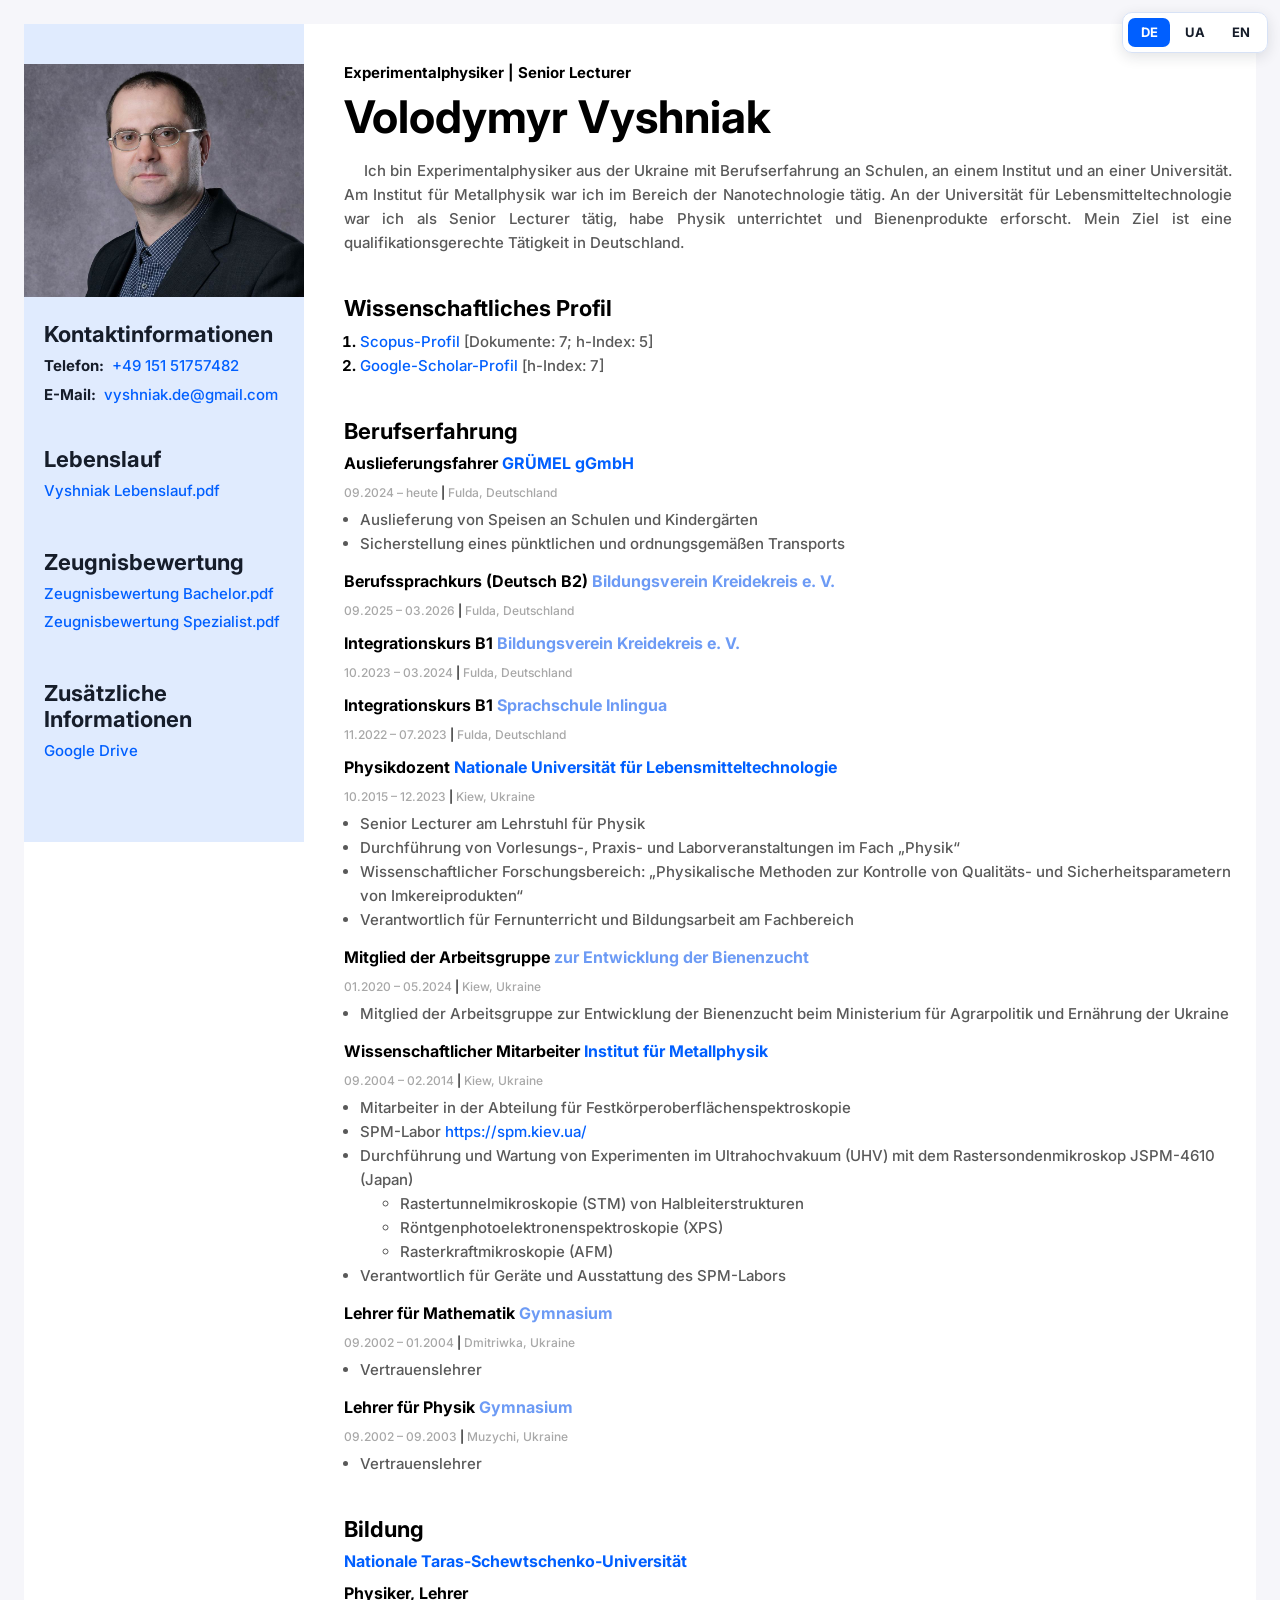
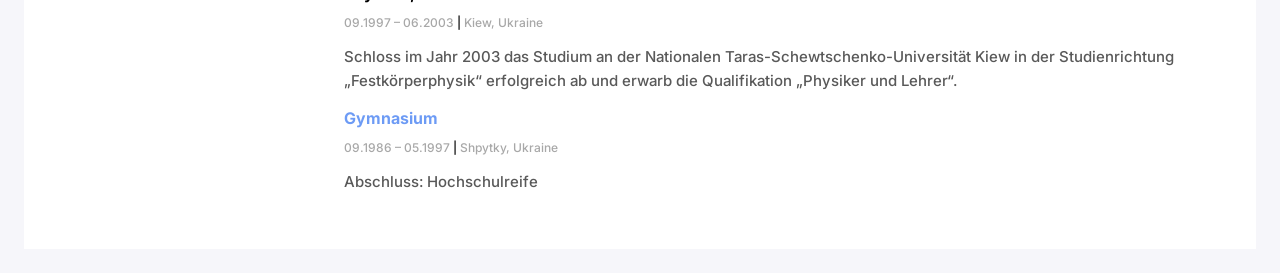
==== commit 20f8a7d7: "s s" ====
--- a/index.html
+++ b/index.html
@@ -863,7 +863,7 @@
           dmytrivkaUkraine: "Дмитрівка, Україна",
           muzychiUkraine: "Музичі, Україна",
 
-          trustedTeacher: "Довірений учитель",
+          trustedTeacher: "Викладання фізики в 7 - 9 класах",
 
           education: "Освіта",
 
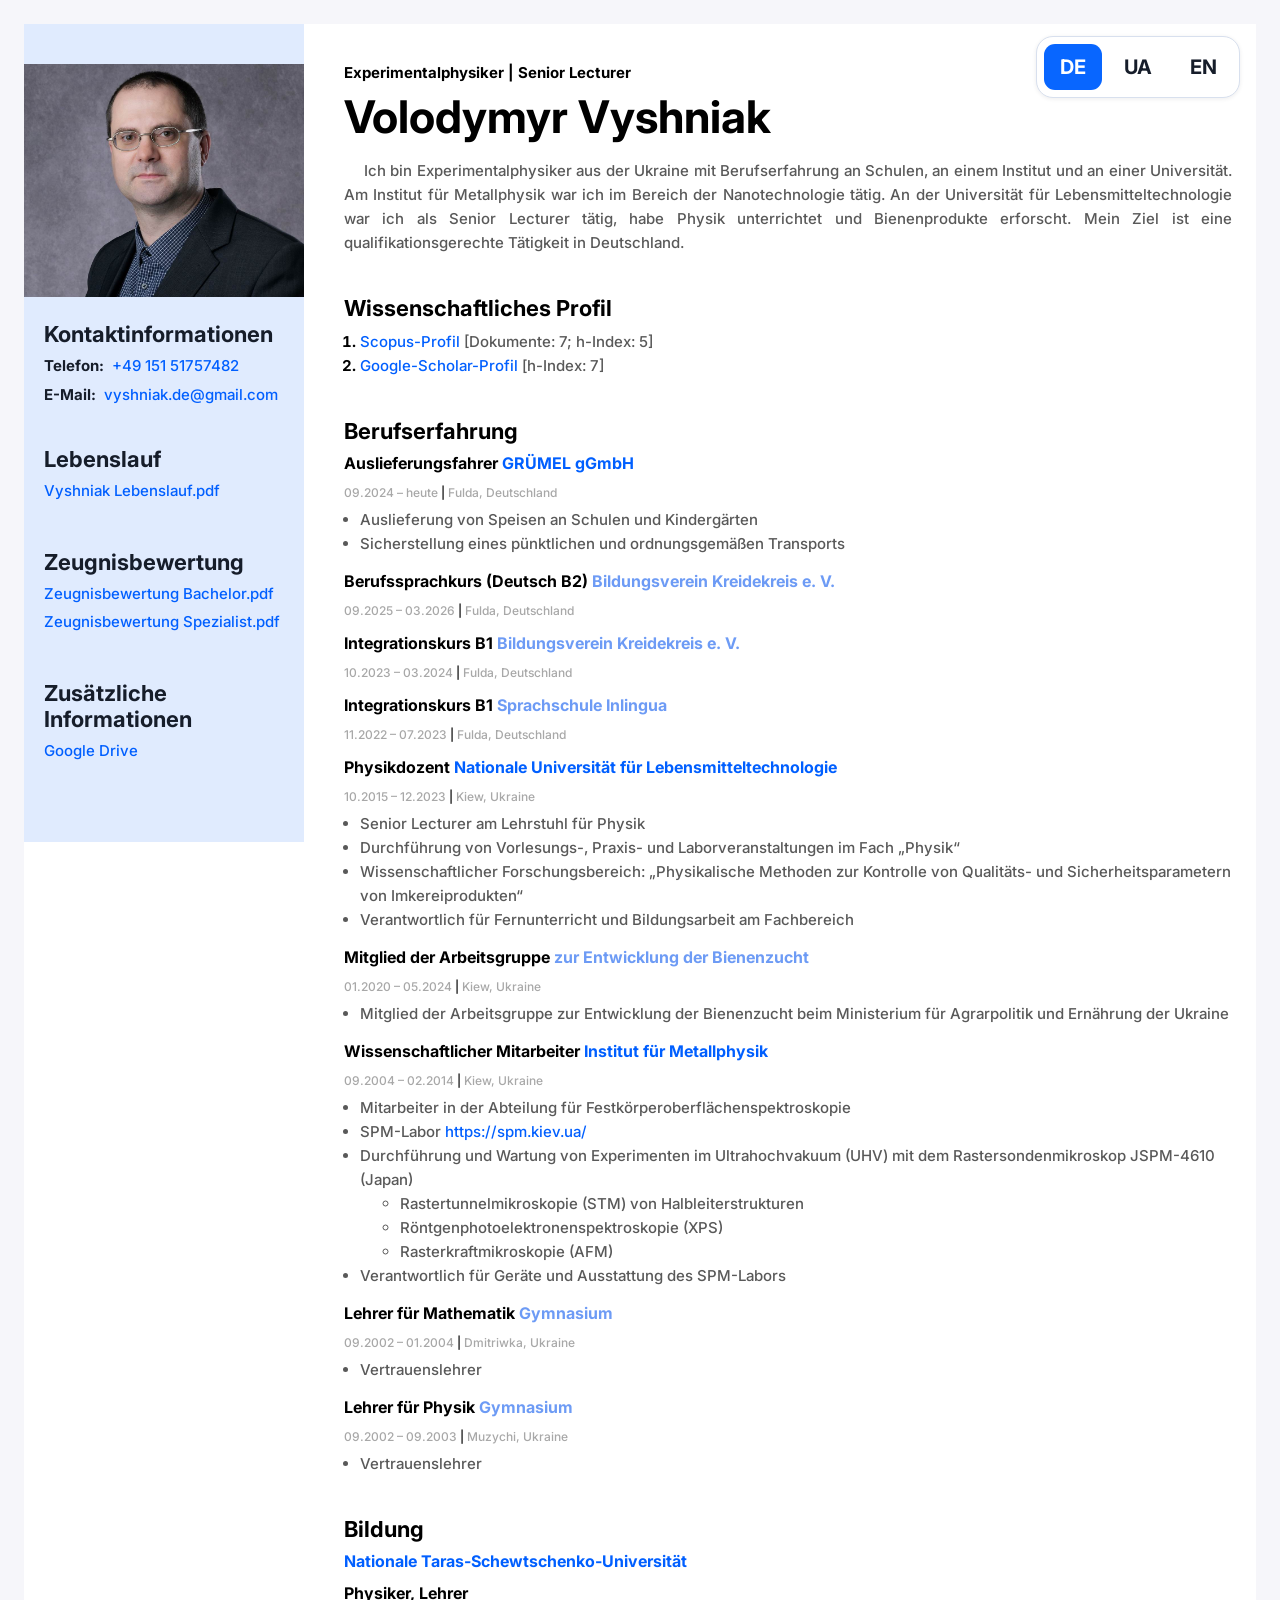
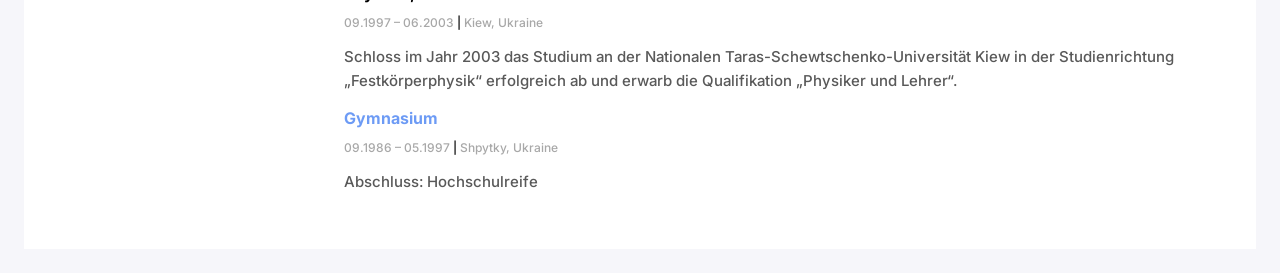
==== commit 378652e3: "16_08_2026 16_08_2026" ====
--- a/index.html
+++ b/index.html
@@ -3,1170 +3,1228 @@
   <head>
     <meta charset="UTF-8" />
     <meta name="viewport" content="width=device-width, initial-scale=1.0" />
-
-    <title>Lebenslauf – Volodymyr Vyshniak</title>
+    <title>Volodymyr Vyshniak – Lebenslauf</title>
 
     <link rel="preconnect" href="https://fonts.googleapis.com" />
     <link rel="preconnect" href="https://fonts.gstatic.com" crossorigin />
-
     <link
       href="https://fonts.googleapis.com/css2?family=Montserrat:ital,wght@0,100..900;1,100..900&display=swap"
       rel="stylesheet"
     />
-
     <link
       href="https://fonts.googleapis.com/css2?family=Inter:wght@400;500;700&display=swap"
       rel="stylesheet"
     />
-
     <link rel="stylesheet" href="css/styles.css" />
   </head>
 
   <body>
-    <!-- Перемикач мов -->
-    <nav
-      class="language-switcher"
-      aria-label="Sprache auswählen"
-      data-i18n-aria-label="languageSelector"
+    <!-- =========================================================
+         DEUTSCHE VERSION
+         Alle deutschen Texte werden nur in diesem Block geändert.
+         Das Foto kann unten über src="img/Foto2024.jpg" geändert werden.
+         ========================================================= -->
+    <section
+      class="language-page is-active"
+      data-language-page="de"
+      data-page-title="Volodymyr Vyshniak – Lebenslauf"
+      lang="de"
     >
-      <button
-        class="language-button active"
-        type="button"
-        data-lang="de"
-        aria-pressed="true"
-      >
-        DE
-      </button>
-
-      <button
-        class="language-button"
-        type="button"
-        data-lang="uk"
-        aria-pressed="false"
-      >
-        UA
-      </button>
-
-      <button
-        class="language-button"
-        type="button"
-        data-lang="en"
-        aria-pressed="false"
-      >
-        EN
-      </button>
-    </nav>
-
-    <!-- Wrapper -->
-    <div class="wrapper">
-      <!-- Main content -->
-      <main class="main-content">
-        <!-- My info -->
-        <div class="my-info">
-          <h2 class="my-profession" data-i18n="profession">
-            Experimentalphysiker | Senior Lecturer
-          </h2>
-
-          <h1 class="my-name">Volodymyr Vyshniak</h1>
-
-          <p class="my-descr-vstup" data-i18n="intro">
-            Ich bin Experimentalphysiker aus der Ukraine mit Berufserfahrung an
-            Schulen, an einem Institut und an einer Universität. Am Institut für
-            Metallphysik war ich im Bereich der Nanotechnologie tätig. An der
-            Universität für Lebensmitteltechnologie war ich als Senior Lecturer
-            tätig, habe Physik unterrichtet und Bienenprodukte erforscht. Mein
-            Ziel ist eine qualifikationsgerechte Tätigkeit in Deutschland.
-          </p>
+      <div class="wrapper">
+        <nav class="language-switcher" aria-label="Sprache auswählen">
+          <button
+            class="language-button is-active"
+            type="button"
+            data-language="de"
+            aria-pressed="true"
+          >
+            DE
+          </button>
+          <button
+            class="language-button"
+            type="button"
+            data-language="ua"
+            aria-pressed="false"
+          >
+            UA
+          </button>
+          <button
+            class="language-button"
+            type="button"
+            data-language="en"
+            aria-pressed="false"
+          >
+            EN
+          </button>
+        </nav>
+
+        <!-- Main content -->
+        <div class="main-content">
+          <!-- My info -->
+          <div class="my-info">
+            <h2 class="my-profession">Experimentalphysiker | Senior Lecturer</h2>
+            <h1 class="my-name">Volodymyr Vyshniak</h1>
+
+            <p class="my-descr-vstup" lang="de">
+              Ich bin Experimentalphysiker aus der Ukraine mit Berufserfahrung an
+              Schulen, an einem Institut und an einer Universität. Am Institut für
+              Metallphysik war ich im Bereich der Nanotechnologie tätig. An der
+              Universität für Lebensmitteltechnologie war ich als Senior Lecturer
+              tätig, habe Physik unterrichtet und Bienenprodukte erforscht. Mein
+              Ziel ist eine qualifikationsgerechte Tätigkeit in Deutschland.
+            </p>
+          </div>
+
+          <!-- My projects -->
+          <div class="my-projects-container">
+            <h3 class="my-projects-title">Wissenschaftliches Profil</h3>
+
+            <ol class="my-projects-list">
+              <li class="my-projects-item">
+                <a
+                  class="my-projects-item-link"
+                  href="https://www.scopus.com/authid/detail.uri?authorId=37014106300"
+                  target="_blank"
+                  rel="noopener noreferrer"
+                >
+                  Scopus-Profil
+                </a>
+                <span class="my-projects-item-tech">
+                  [Dokumente: 7; h-Index: 5]
+                </span>
+              </li>
+
+              <li class="my-projects-item">
+                <a
+                  class="my-projects-item-link"
+                  href="https://scholar.google.com.ua/citations?user=kevme5oAAAAJ&hl=ua"
+                  target="_blank"
+                  rel="noopener noreferrer"
+                >
+                  Google-Scholar-Profil
+                </a>
+                <span class="my-projects-item-tech">[h-Index: 7]</span>
+              </li>
+            </ol>
+          </div>
+
+          <!-- Work experience -->
+          <h3 class="work-experience-title">Berufserfahrung</h3>
+
+          <div class="work-experience-container">
+            <h4 class="work-experience-company">
+              Auslieferungsfahrer
+              <a
+                class="company-link"
+                href="https://www.gruemel.de/"
+                target="_blank"
+                rel="noopener noreferrer"
+                title="Offizielle Website"
+              >
+                GRÜMEL gGmbH
+              </a>
+            </h4>
+            <p class="work-experience-period">
+              09.2024 – heute
+              <span class="work-experience-separator">|</span> Fulda, Deutschland
+            </p>
+            <ul class="work-experience-duties-list">
+              <li class="work-experience-duties-item">
+                Auslieferung von Speisen an Schulen und Kindergärten
+              </li>
+              <li class="work-experience-duties-item">
+                Sicherstellung eines pünktlichen und ordnungsgemäßen Transports
+              </li>
+            </ul>
+          </div>
+
+          <div class="work-experience-container">
+            <h4 class="work-experience-company">
+              Berufssprachkurs (Deutsch B2)
+              <span class="company-name">Bildungsverein Kreidekreis e. V.</span>
+            </h4>
+            <p class="work-experience-period">
+              09.2025 – 03.2026
+              <span class="work-experience-separator">|</span> Fulda, Deutschland
+            </p>
+          </div>
+
+          <div class="work-experience-container">
+            <h4 class="work-experience-company">
+              Integrationskurs B1
+              <span class="company-name">Bildungsverein Kreidekreis e. V.</span>
+            </h4>
+            <p class="work-experience-period">
+              10.2023 – 03.2024
+              <span class="work-experience-separator">|</span> Fulda, Deutschland
+            </p>
+          </div>
+
+          <div class="work-experience-container">
+            <h4 class="work-experience-company">
+              Integrationskurs B1
+              <span class="company-name">Sprachschule Inlingua</span>
+            </h4>
+            <p class="work-experience-period">
+              11.2022 – 07.2023
+              <span class="work-experience-separator">|</span> Fulda, Deutschland
+            </p>
+          </div>
+
+          <div class="work-experience-container">
+            <h4 class="work-experience-company">
+              Physikdozent
+              <a
+                class="company-link"
+                href="https://nuft.edu.ua/en/"
+                target="_blank"
+                rel="noopener noreferrer"
+                title="Offizielle Website"
+              >
+                Nationale Universität für Lebensmitteltechnologie
+              </a>
+            </h4>
+            <p class="work-experience-period">
+              10.2015 – 12.2023
+              <span class="work-experience-separator">|</span> Kiew, Ukraine
+            </p>
+            <ul class="work-experience-duties-list">
+              <li class="work-experience-duties-item">
+                Senior Lecturer am Lehrstuhl für Physik
+              </li>
+              <li class="work-experience-duties-item">
+                Durchführung von Vorlesungs-, Praxis- und Laborveranstaltungen im
+                Fach „Physik“
+              </li>
+              <li class="work-experience-duties-item">
+                Wissenschaftlicher Forschungsbereich: „Physikalische Methoden zur
+                Kontrolle von Qualitäts- und Sicherheitsparametern von
+                Imkereiprodukten“
+              </li>
+              <li class="work-experience-duties-item">
+                Verantwortlich für Fernunterricht und Bildungsarbeit am Fachbereich
+              </li>
+            </ul>
+          </div>
+
+          <div class="work-experience-container">
+            <h4 class="work-experience-company">
+              Mitglied der Arbeitsgruppe
+              <span class="company-name">zur Entwicklung der Bienenzucht</span>
+            </h4>
+            <p class="work-experience-period">
+              01.2020 – 05.2024
+              <span class="work-experience-separator">|</span> Kiew, Ukraine
+            </p>
+            <ul class="work-experience-duties-list">
+              <li class="work-experience-duties-item">
+                Mitglied der Arbeitsgruppe zur Entwicklung der Bienenzucht beim
+                Ministerium für Agrarpolitik und Ernährung der Ukraine
+              </li>
+            </ul>
+          </div>
+
+          <div class="work-experience-container">
+            <h4 class="work-experience-company">
+              Wissenschaftlicher Mitarbeiter
+              <a
+                class="company-link"
+                href="https://www.imp.kiev.ua/?lang=eng&a="
+                target="_blank"
+                rel="noopener noreferrer"
+                title="Offizielle Website"
+              >
+                Institut für Metallphysik
+              </a>
+            </h4>
+            <p class="work-experience-period">
+              09.2004 – 02.2014
+              <span class="work-experience-separator">|</span> Kiew, Ukraine
+            </p>
+            <ul class="work-experience-duties-list">
+              <li class="work-experience-duties-item">
+                Mitarbeiter in der Abteilung für Festkörperoberflächenspektroskopie
+              </li>
+              <li class="work-experience-duties-item">
+                SPM-Labor
+                <a
+                  class="company-link"
+                  href="https://spm.kiev.ua/index_en.html"
+                  target="_blank"
+                  rel="noopener noreferrer"
+                  title="SPM Website"
+                >
+                  https://spm.kiev.ua/
+                </a>
+              </li>
+              <li class="work-experience-duties-item">
+                Durchführung und Wartung von Experimenten im Ultrahochvakuum (UHV)
+                mit dem Rastersondenmikroskop JSPM-4610 (Japan)
+                <ul>
+                  <li>Rastertunnelmikroskopie (STM) von Halbleiterstrukturen</li>
+                  <li>Röntgenphotoelektronenspektroskopie (XPS)</li>
+                  <li>Rasterkraftmikroskopie (AFM)</li>
+                </ul>
+              </li>
+              <li class="work-experience-duties-item">
+                Verantwortlich für Geräte und Ausstattung des SPM-Labors
+              </li>
+            </ul>
+          </div>
+
+          <div class="work-experience-container">
+            <h4 class="work-experience-company">
+              Lehrer für Mathematik <span class="company-name">Gymnasium</span>
+            </h4>
+            <p class="work-experience-period">
+              09.2002 – 01.2004
+              <span class="work-experience-separator">|</span> Dmitriwka, Ukraine
+            </p>
+            <ul class="work-experience-duties-list">
+              <li class="work-experience-duties-item">Vertrauenslehrer</li>
+            </ul>
+          </div>
+
+          <div class="work-experience-container">
+            <h4 class="work-experience-company">
+              Lehrer für Physik <span class="company-name">Gymnasium</span>
+            </h4>
+            <p class="work-experience-period">
+              09.2002 – 09.2003
+              <span class="work-experience-separator">|</span> Muzychi, Ukraine
+            </p>
+            <ul class="work-experience-duties-list">
+              <li class="work-experience-duties-item">Vertrauenslehrer</li>
+            </ul>
+          </div>
+
+          <!-- Education -->
+          <div class="education-container">
+            <h3 class="work-experience-title">Bildung</h3>
+
+            <h4 class="work-experience-company">
+              <a
+                class="company-link"
+                href="https://knu.ua/en/"
+                target="_blank"
+                rel="noopener noreferrer"
+                title="Offizielle Website"
+              >
+                Nationale Taras-Schewtschenko-Universität
+              </a>
+            </h4>
+            <h4 class="work-experience-company">Physiker, Lehrer</h4>
+            <p class="work-experience-period">
+              09.1997 – 06.2003
+              <span class="work-experience-separator">|</span> Kiew, Ukraine
+            </p>
+            <p class="my-descr">
+              Schloss im Jahr 2003 das Studium an der Nationalen
+              Taras-Schewtschenko-Universität Kiew in der Studienrichtung
+              „Festkörperphysik“ erfolgreich ab und erwarb die Qualifikation
+              „Physiker und Lehrer“.
+            </p>
+
+            <h4 class="work-experience-company">
+              <span class="company-name">Gymnasium</span>
+            </h4>
+            <p class="work-experience-period">
+              09.1986 – 05.1997
+              <span class="work-experience-separator">|</span> Shpytky, Ukraine
+            </p>
+            <p class="my-descr">Abschluss: Hochschulreife</p>
+          </div>
         </div>
 
-        <!-- My projects -->
-        <div class="my-projects-container">
-          <h3 class="my-projects-title" data-i18n="scientificProfile">
-            Wissenschaftliches Profil
-          </h3>
-
-          <ol class="my-projects-list">
-            <li class="my-projects-item">
-              <a
-                class="my-projects-item-link"
-                href="https://www.scopus.com/authid/detail.uri?authorId=37014106300"
-                target="_blank"
-                rel="noopener noreferrer"
-                data-i18n="scopusProfile"
-              >
-                Scopus-Profil
-              </a>
-
-              <span
-                class="my-projects-item-tech"
-                data-i18n="scopusStats"
-              >
-                [Dokumente: 7; h-Index: 5]
-              </span>
-            </li>
-
-            <li class="my-projects-item">
-              <a
-                class="my-projects-item-link"
-                href="https://scholar.google.com.ua/citations?user=kevme5oAAAAJ&hl=ua"
-                target="_blank"
-                rel="noopener noreferrer"
-                data-i18n="scholarProfile"
-              >
-                Google-Scholar-Profil
-              </a>
-
-              <span class="my-projects-item-tech">[h-Index: 7]</span>
-            </li>
-          </ol>
+        <!-- Sidebar -->
+        <aside class="sidebar">
+          <!-- Foto nur für die deutsche Version -->
+          <img src="img/Foto2024.jpg" alt="Foto von Volodymyr Vyshniak" />
+          <p class="mobile-photo-name">Volodymyr Vyshniak</p>
+
+          <div class="sidebar-content">
+            <div class="contacts-container">
+              <h3 class="contacts-title">Kontaktinformationen</h3>
+              <p class="contacts-item">
+                <span class="contacts-type">Telefon:</span>
+                <a class="contacts-link" href="tel:+4915151757482">
+                  +49 151 51757482
+                </a>
+              </p>
+              <p class="contacts-item">
+                <span class="contacts-type">E-Mail:</span>
+                <a class="contacts-link" href="mailto:vyshniak.de@gmail.com">
+                  vyshniak.de@gmail.com
+                </a>
+              </p>
+            </div>
+
+            <div class="skills-container">
+              <h3 class="skills-title">Lebenslauf</h3>
+              <a
+                class="contacts-link download-link lebenslauf"
+                href="document/Vyshniak_Lebenslauf.pdf"
+                target="_blank"
+                download
+              >
+                Vyshniak Lebenslauf.pdf
+              </a>
+            </div>
+
+            <div class="skills-container">
+              <h3 class="skills-title">Zeugnisbewertung</h3>
+              <a
+                class="contacts-link download-link"
+                href="document/Zeugnisbewertung_signiert_A.pdf"
+                target="_blank"
+                download
+              >
+                Zeugnisbewertung Bachelor.pdf
+              </a>
+              <a
+                class="contacts-link download-link"
+                href="document/Zeugnisbewertung_signiert_B.pdf"
+                target="_blank"
+                download
+              >
+                Zeugnisbewertung Spezialist.pdf
+              </a>
+            </div>
+
+            <div class="skills-container">
+              <h3 class="skills-title">Zusätzliche Informationen</h3>
+              <a
+                class="contacts-link"
+                href="https://drive.google.com/drive/folders/1Ff5OkFsdOqgw4dH5H22rgLsrV0dis4WO?usp=sharing"
+                target="_blank"
+                rel="noopener noreferrer"
+              >
+                Google Drive
+              </a>
+            </div>
+          </div>
+        </aside>
+      </div>
+    </section>
+
+    <!-- =========================================================
+         УКРАЇНСЬКА ВЕРСІЯ
+         Усі українські тексти змінюються лише в цьому блоці.
+         Фото можна змінити нижче у src="img/Foto2024.jpg".
+         ========================================================= -->
+    <section
+      class="language-page"
+      data-language-page="ua"
+      data-page-title="Volodymyr Vyshniak – Резюме"
+      lang="uk"
+    >
+      <div class="wrapper">
+        <nav class="language-switcher" aria-label="Вибір мови">
+          <button
+            class="language-button"
+            type="button"
+            data-language="de"
+            aria-pressed="false"
+          >
+            DE
+          </button>
+          <button
+            class="language-button is-active"
+            type="button"
+            data-language="ua"
+            aria-pressed="true"
+          >
+            UA
+          </button>
+          <button
+            class="language-button"
+            type="button"
+            data-language="en"
+            aria-pressed="false"
+          >
+            EN
+          </button>
+        </nav>
+
+        <div class="main-content">
+          <div class="my-info">
+            <h2 class="my-profession">
+              Фізик-експериментатор | старший викладач
+            </h2>
+            <h1 class="my-name">Volodymyr Vyshniak</h1>
+
+            <p class="my-descr-vstup" lang="uk">
+              Я фізик-експериментатор з України з досвідом роботи у школах,
+              інституті та університеті. В Інституті металофізики я працював у
+              галузі нанотехнологій. У Національному університеті харчових
+              технологій я працював старшим викладачем, викладав фізику та
+              досліджував продукти бджільництва. Моя мета — працювати в Німеччині
+              за фахом і відповідно до своєї кваліфікації.
+            </p>
+          </div>
+
+          <div class="my-projects-container">
+            <h3 class="my-projects-title">Науковий профіль</h3>
+            <ol class="my-projects-list">
+              <li class="my-projects-item">
+                <a
+                  class="my-projects-item-link"
+                  href="https://www.scopus.com/authid/detail.uri?authorId=37014106300"
+                  target="_blank"
+                  rel="noopener noreferrer"
+                >
+                  Профіль Scopus
+                </a>
+                <span class="my-projects-item-tech">
+                  [Документів: 7; індекс Гірша: 5]
+                </span>
+              </li>
+              <li class="my-projects-item">
+                <a
+                  class="my-projects-item-link"
+                  href="https://scholar.google.com.ua/citations?user=kevme5oAAAAJ&hl=ua"
+                  target="_blank"
+                  rel="noopener noreferrer"
+                >
+                  Профіль Google Scholar
+                </a>
+                <span class="my-projects-item-tech">[індекс Гірша: 7]</span>
+              </li>
+            </ol>
+          </div>
+
+          <h3 class="work-experience-title">Досвід роботи</h3>
+
+          <div class="work-experience-container">
+            <h4 class="work-experience-company">
+              Водій доставки
+              <a
+                class="company-link"
+                href="https://www.gruemel.de/"
+                target="_blank"
+                rel="noopener noreferrer"
+                title="Офіційний сайт"
+              >
+                GRÜMEL gGmbH
+              </a>
+            </h4>
+            <p class="work-experience-period">
+              09.2024 – дотепер
+              <span class="work-experience-separator">|</span> Фульда, Німеччина
+            </p>
+            <ul class="work-experience-duties-list">
+              <li class="work-experience-duties-item">
+                Доставка страв до шкіл і дитячих садків
+              </li>
+              <li class="work-experience-duties-item">
+                Забезпечення своєчасного та належного транспортування
+              </li>
+            </ul>
+          </div>
+
+          <div class="work-experience-container">
+            <h4 class="work-experience-company">
+              Професійний мовний курс (німецька B2)
+              <span class="company-name">Bildungsverein Kreidekreis e. V.</span>
+            </h4>
+            <p class="work-experience-period">
+              09.2025 – 03.2026
+              <span class="work-experience-separator">|</span> Фульда, Німеччина
+            </p>
+          </div>
+
+          <div class="work-experience-container">
+            <h4 class="work-experience-company">
+              Інтеграційний курс B1
+              <span class="company-name">Bildungsverein Kreidekreis e. V.</span>
+            </h4>
+            <p class="work-experience-period">
+              10.2023 – 03.2024
+              <span class="work-experience-separator">|</span> Фульда, Німеччина
+            </p>
+          </div>
+
+          <div class="work-experience-container">
+            <h4 class="work-experience-company">
+              Інтеграційний курс B1
+              <span class="company-name">Мовна школа Inlingua</span>
+            </h4>
+            <p class="work-experience-period">
+              11.2022 – 07.2023
+              <span class="work-experience-separator">|</span> Фульда, Німеччина
+            </p>
+          </div>
+
+          <div class="work-experience-container">
+            <h4 class="work-experience-company">
+              Викладач фізики
+              <a
+                class="company-link"
+                href="https://nuft.edu.ua/en/"
+                target="_blank"
+                rel="noopener noreferrer"
+                title="Офіційний сайт"
+              >
+                Національний університет харчових технологій
+              </a>
+            </h4>
+            <p class="work-experience-period">
+              10.2015 – 12.2023
+              <span class="work-experience-separator">|</span> Київ, Україна
+            </p>
+            <ul class="work-experience-duties-list">
+              <li class="work-experience-duties-item">
+                Старший викладач кафедри фізики
+              </li>
+              <li class="work-experience-duties-item">
+                Проведення лекційних, практичних і лабораторних занять з фізики
+              </li>
+              <li class="work-experience-duties-item">
+                Напрям наукових досліджень: «Фізичні методи контролю параметрів
+                якості та безпечності продуктів бджільництва»
+              </li>
+              <li class="work-experience-duties-item">
+                Відповідальний за дистанційне навчання та виховну роботу на кафедрі
+              </li>
+            </ul>
+          </div>
+
+          <div class="work-experience-container">
+            <h4 class="work-experience-company">
+              Член робочої групи
+              <span class="company-name">з розвитку бджільництва</span>
+            </h4>
+            <p class="work-experience-period">
+              01.2020 – 05.2024
+              <span class="work-experience-separator">|</span> Київ, Україна
+            </p>
+            <ul class="work-experience-duties-list">
+              <li class="work-experience-duties-item">
+                Член робочої групи з розвитку бджільництва при Міністерстві
+                аграрної політики та продовольства України
+              </li>
+            </ul>
+          </div>
+
+          <div class="work-experience-container">
+            <h4 class="work-experience-company">
+              Науковий співробітник
+              <a
+                class="company-link"
+                href="https://www.imp.kiev.ua/?lang=eng&a="
+                target="_blank"
+                rel="noopener noreferrer"
+                title="Офіційний сайт"
+              >
+                Інститут металофізики
+              </a>
+            </h4>
+            <p class="work-experience-period">
+              09.2004 – 02.2014
+              <span class="work-experience-separator">|</span> Київ, Україна
+            </p>
+            <ul class="work-experience-duties-list">
+              <li class="work-experience-duties-item">
+                Співробітник відділу спектроскопії поверхні твердого тіла
+              </li>
+              <li class="work-experience-duties-item">
+                Лабораторія SPM
+                <a
+                  class="company-link"
+                  href="https://spm.kiev.ua/index_en.html"
+                  target="_blank"
+                  rel="noopener noreferrer"
+                  title="Сайт SPM"
+                >
+                  https://spm.kiev.ua/
+                </a>
+              </li>
+              <li class="work-experience-duties-item">
+                Проведення та технічне забезпечення експериментів в умовах
+                надвисокого вакууму (UHV) на сканувальному зондовому мікроскопі
+                JSPM-4610 (Японія)
+                <ul>
+                  <li>
+                    Сканувальна тунельна мікроскопія (STM) напівпровідникових
+                    структур
+                  </li>
+                  <li>Рентгенівська фотоелектронна спектроскопія (XPS)</li>
+                  <li>Атомно-силова мікроскопія (AFM)</li>
+                </ul>
+              </li>
+              <li class="work-experience-duties-item">
+                Відповідальний за прилади та обладнання лабораторії SPM
+              </li>
+            </ul>
+          </div>
+
+          <div class="work-experience-container">
+            <h4 class="work-experience-company">
+              Учитель математики <span class="company-name">Гімназія</span>
+            </h4>
+            <p class="work-experience-period">
+              09.2002 – 01.2004
+              <span class="work-experience-separator">|</span> Дмитрівка, Україна
+            </p>
+            <ul class="work-experience-duties-list">
+              <li class="work-experience-duties-item">Педагог-наставник</li>
+            </ul>
+          </div>
+
+          <div class="work-experience-container">
+            <h4 class="work-experience-company">
+              Учитель фізики <span class="company-name">Гімназія</span>
+            </h4>
+            <p class="work-experience-period">
+              09.2002 – 09.2003
+              <span class="work-experience-separator">|</span> Музичі, Україна
+            </p>
+            <ul class="work-experience-duties-list">
+              <li class="work-experience-duties-item">Педагог-наставник</li>
+            </ul>
+          </div>
+
+          <div class="education-container">
+            <h3 class="work-experience-title">Освіта</h3>
+            <h4 class="work-experience-company">
+              <a
+                class="company-link"
+                href="https://knu.ua/en/"
+                target="_blank"
+                rel="noopener noreferrer"
+                title="Офіційний сайт"
+              >
+                Київський національний університет імені Тараса Шевченка
+              </a>
+            </h4>
+            <h4 class="work-experience-company">Фізик, викладач</h4>
+            <p class="work-experience-period">
+              09.1997 – 06.2003
+              <span class="work-experience-separator">|</span> Київ, Україна
+            </p>
+            <p class="my-descr">
+              У 2003 році закінчив Київський національний університет імені Тараса
+              Шевченка за спеціальністю «Фізика твердого тіла» та здобув
+              кваліфікацію «Фізик, викладач».
+            </p>
+
+            <h4 class="work-experience-company">
+              <span class="company-name">Загальноосвітня школа</span>
+            </h4>
+            <p class="work-experience-period">
+              09.1986 – 05.1997
+              <span class="work-experience-separator">|</span> Шпитьки, Україна
+            </p>
+            <p class="my-descr">Освіта: повна загальна середня</p>
+          </div>
         </div>
 
-        <!-- Work experience -->
-        <h3 class="work-experience-title" data-i18n="workExperience">
-          Berufserfahrung
-        </h3>
-
-        <!-- Company A -->
-        <div class="work-experience-container">
-          <h4 class="work-experience-company">
-            <span data-i18n="deliveryDriver">Auslieferungsfahrer</span>
-
-            <a
-              class="company-link"
-              href="https://www.gruemel.de/"
-              target="_blank"
-              rel="noopener noreferrer"
-              title="Offizielle Website"
-              data-i18n-title="officialWebsite"
-            >
-              GRÜMEL gGmbH
-            </a>
-          </h4>
-
-          <p class="work-experience-period">
-            09.2024 – <span data-i18n="present">heute</span>
-
-            <span class="work-experience-separator">|</span>
-
-            <span data-i18n="fuldaGermany">Fulda, Deutschland</span>
-          </p>
-
-          <ul class="work-experience-duties-list">
-            <li
-              class="work-experience-duties-item"
-              data-i18n="deliveryDuty1"
-            >
-              Auslieferung von Speisen an Schulen und Kindergärten
-            </li>
-
-            <li
-              class="work-experience-duties-item"
-              data-i18n="deliveryDuty2"
-            >
-              Sicherstellung eines pünktlichen und ordnungsgemäßen Transports
-            </li>
-          </ul>
+        <aside class="sidebar">
+          <!-- Фото лише для української версії -->
+          <img src="img/Foto2024.jpg" alt="Фото Володимира Вишняка" />
+          <p class="mobile-photo-name">Volodymyr Vyshniak</p>
+
+          <div class="sidebar-content">
+            <div class="contacts-container">
+              <h3 class="contacts-title">Контактна інформація</h3>
+              <p class="contacts-item">
+                <span class="contacts-type">Телефон:</span>
+                <a class="contacts-link" href="tel:+4915151757482">
+                  +49 151 51757482
+                </a>
+              </p>
+              <p class="contacts-item">
+                <span class="contacts-type">E-Mail:</span>
+                <a class="contacts-link" href="mailto:vyshniak.de@gmail.com">
+                  vyshniak.de@gmail.com
+                </a>
+              </p>
+            </div>
+
+            <div class="skills-container">
+              <h3 class="skills-title">Резюме</h3>
+              <a
+                class="contacts-link download-link lebenslauf"
+                href="document/Vyshniak_Lebenslauf.pdf"
+                target="_blank"
+                download
+              >
+                Резюме Volodymyr Vyshniak.pdf
+              </a>
+            </div>
+
+            <div class="skills-container">
+              <h3 class="skills-title">Оцінювання дипломів</h3>
+              <a
+                class="contacts-link download-link"
+                href="document/Zeugnisbewertung_signiert_A.pdf"
+                target="_blank"
+                download
+              >
+                Оцінювання диплома бакалавра.pdf
+              </a>
+              <a
+                class="contacts-link download-link"
+                href="document/Zeugnisbewertung_signiert_B.pdf"
+                target="_blank"
+                download
+              >
+                Оцінювання диплома спеціаліста.pdf
+              </a>
+            </div>
+
+            <div class="skills-container">
+              <h3 class="skills-title">Додаткова інформація</h3>
+              <a
+                class="contacts-link"
+                href="https://drive.google.com/drive/folders/1Ff5OkFsdOqgw4dH5H22rgLsrV0dis4WO?usp=sharing"
+                target="_blank"
+                rel="noopener noreferrer"
+              >
+                Google Drive
+              </a>
+            </div>
+          </div>
+        </aside>
+      </div>
+    </section>
+
+    <!-- =========================================================
+         ENGLISH VERSION
+         Edit all English text only inside this block.
+         The photo can be changed below in src="img/Foto2024.jpg".
+         ========================================================= -->
+    <section
+      class="language-page"
+      data-language-page="en"
+      data-page-title="Volodymyr Vyshniak – Résumé"
+      lang="en"
+    >
+      <div class="wrapper">
+        <nav class="language-switcher" aria-label="Choose language">
+          <button
+            class="language-button"
+            type="button"
+            data-language="de"
+            aria-pressed="false"
+          >
+            DE
+          </button>
+          <button
+            class="language-button"
+            type="button"
+            data-language="ua"
+            aria-pressed="false"
+          >
+            UA
+          </button>
+          <button
+            class="language-button is-active"
+            type="button"
+            data-language="en"
+            aria-pressed="true"
+          >
+            EN
+          </button>
+        </nav>
+
+        <div class="main-content">
+          <div class="my-info">
+            <h2 class="my-profession">Experimental Physicist | Senior Lecturer</h2>
+            <h1 class="my-name">Volodymyr Vyshniak</h1>
+
+            <p class="my-descr-vstup" lang="en">
+              I am an experimental physicist from Ukraine with professional
+              experience at schools, a research institute, and a university. At
+              the Institute for Metal Physics, I worked in the field of
+              nanotechnology. At the National University of Food Technologies, I
+              worked as a Senior Lecturer, taught physics, and researched bee
+              products. My goal is to obtain a position in Germany that matches my
+              qualifications.
+            </p>
+          </div>
+
+          <div class="my-projects-container">
+            <h3 class="my-projects-title">Scientific Profile</h3>
+            <ol class="my-projects-list">
+              <li class="my-projects-item">
+                <a
+                  class="my-projects-item-link"
+                  href="https://www.scopus.com/authid/detail.uri?authorId=37014106300"
+                  target="_blank"
+                  rel="noopener noreferrer"
+                >
+                  Scopus Profile
+                </a>
+                <span class="my-projects-item-tech">
+                  [Documents: 7; h-index: 5]
+                </span>
+              </li>
+              <li class="my-projects-item">
+                <a
+                  class="my-projects-item-link"
+                  href="https://scholar.google.com.ua/citations?user=kevme5oAAAAJ&hl=ua"
+                  target="_blank"
+                  rel="noopener noreferrer"
+                >
+                  Google Scholar Profile
+                </a>
+                <span class="my-projects-item-tech">[h-index: 7]</span>
+              </li>
+            </ol>
+          </div>
+
+          <h3 class="work-experience-title">Work Experience</h3>
+
+          <div class="work-experience-container">
+            <h4 class="work-experience-company">
+              Delivery Driver
+              <a
+                class="company-link"
+                href="https://www.gruemel.de/"
+                target="_blank"
+                rel="noopener noreferrer"
+                title="Official website"
+              >
+                GRÜMEL gGmbH
+              </a>
+            </h4>
+            <p class="work-experience-period">
+              09.2024 – present
+              <span class="work-experience-separator">|</span> Fulda, Germany
+            </p>
+            <ul class="work-experience-duties-list">
+              <li class="work-experience-duties-item">
+                Delivery of meals to schools and kindergartens
+              </li>
+              <li class="work-experience-duties-item">
+                Ensuring punctual and proper transportation
+              </li>
+            </ul>
+          </div>
+
+          <div class="work-experience-container">
+            <h4 class="work-experience-company">
+              Vocational Language Course (German B2)
+              <span class="company-name">Bildungsverein Kreidekreis e. V.</span>
+            </h4>
+            <p class="work-experience-period">
+              09.2025 – 03.2026
+              <span class="work-experience-separator">|</span> Fulda, Germany
+            </p>
+          </div>
+
+          <div class="work-experience-container">
+            <h4 class="work-experience-company">
+              Integration Course B1
+              <span class="company-name">Bildungsverein Kreidekreis e. V.</span>
+            </h4>
+            <p class="work-experience-period">
+              10.2023 – 03.2024
+              <span class="work-experience-separator">|</span> Fulda, Germany
+            </p>
+          </div>
+
+          <div class="work-experience-container">
+            <h4 class="work-experience-company">
+              Integration Course B1
+              <span class="company-name">Inlingua Language School</span>
+            </h4>
+            <p class="work-experience-period">
+              11.2022 – 07.2023
+              <span class="work-experience-separator">|</span> Fulda, Germany
+            </p>
+          </div>
+
+          <div class="work-experience-container">
+            <h4 class="work-experience-company">
+              Physics Lecturer
+              <a
+                class="company-link"
+                href="https://nuft.edu.ua/en/"
+                target="_blank"
+                rel="noopener noreferrer"
+                title="Official website"
+              >
+                National University of Food Technologies
+              </a>
+            </h4>
+            <p class="work-experience-period">
+              10.2015 – 12.2023
+              <span class="work-experience-separator">|</span> Kyiv, Ukraine
+            </p>
+            <ul class="work-experience-duties-list">
+              <li class="work-experience-duties-item">
+                Senior Lecturer at the Department of Physics
+              </li>
+              <li class="work-experience-duties-item">
+                Conducted lectures, practical classes, and laboratory classes in
+                physics
+              </li>
+              <li class="work-experience-duties-item">
+                Research area: “Physical methods for monitoring the quality and
+                safety parameters of bee products”
+              </li>
+              <li class="work-experience-duties-item">
+                Responsible for distance learning and educational work at the
+                department
+              </li>
+            </ul>
+          </div>
+
+          <div class="work-experience-container">
+            <h4 class="work-experience-company">
+              Working Group Member
+              <span class="company-name">for Beekeeping Development</span>
+            </h4>
+            <p class="work-experience-period">
+              01.2020 – 05.2024
+              <span class="work-experience-separator">|</span> Kyiv, Ukraine
+            </p>
+            <ul class="work-experience-duties-list">
+              <li class="work-experience-duties-item">
+                Member of the Working Group for Beekeeping Development under the
+                Ministry of Agrarian Policy and Food of Ukraine
+              </li>
+            </ul>
+          </div>
+
+          <div class="work-experience-container">
+            <h4 class="work-experience-company">
+              Research Associate
+              <a
+                class="company-link"
+                href="https://www.imp.kiev.ua/?lang=eng&a="
+                target="_blank"
+                rel="noopener noreferrer"
+                title="Official website"
+              >
+                Institute for Metal Physics
+              </a>
+            </h4>
+            <p class="work-experience-period">
+              09.2004 – 02.2014
+              <span class="work-experience-separator">|</span> Kyiv, Ukraine
+            </p>
+            <ul class="work-experience-duties-list">
+              <li class="work-experience-duties-item">
+                Researcher in the Department of Solid Surface Spectroscopy
+              </li>
+              <li class="work-experience-duties-item">
+                SPM Laboratory
+                <a
+                  class="company-link"
+                  href="https://spm.kiev.ua/index_en.html"
+                  target="_blank"
+                  rel="noopener noreferrer"
+                  title="SPM website"
+                >
+                  https://spm.kiev.ua/
+                </a>
+              </li>
+              <li class="work-experience-duties-item">
+                Conducted and maintained experiments in ultra-high vacuum (UHV)
+                using a JSPM-4610 scanning probe microscope (Japan)
+                <ul>
+                  <li>
+                    Scanning tunneling microscopy (STM) of semiconductor structures
+                  </li>
+                  <li>X-ray photoelectron spectroscopy (XPS)</li>
+                  <li>Atomic force microscopy (AFM)</li>
+                </ul>
+              </li>
+              <li class="work-experience-duties-item">
+                Responsible for the instruments and equipment of the SPM Laboratory
+              </li>
+            </ul>
+          </div>
+
+          <div class="work-experience-container">
+            <h4 class="work-experience-company">
+              Mathematics Teacher <span class="company-name">Gymnasium</span>
+            </h4>
+            <p class="work-experience-period">
+              09.2002 – 01.2004
+              <span class="work-experience-separator">|</span> Dmytrivka, Ukraine
+            </p>
+            <ul class="work-experience-duties-list">
+              <li class="work-experience-duties-item">Student adviser</li>
+            </ul>
+          </div>
+
+          <div class="work-experience-container">
+            <h4 class="work-experience-company">
+              Physics Teacher <span class="company-name">Gymnasium</span>
+            </h4>
+            <p class="work-experience-period">
+              09.2002 – 09.2003
+              <span class="work-experience-separator">|</span> Muzychi, Ukraine
+            </p>
+            <ul class="work-experience-duties-list">
+              <li class="work-experience-duties-item">Student adviser</li>
+            </ul>
+          </div>
+
+          <div class="education-container">
+            <h3 class="work-experience-title">Education</h3>
+            <h4 class="work-experience-company">
+              <a
+                class="company-link"
+                href="https://knu.ua/en/"
+                target="_blank"
+                rel="noopener noreferrer"
+                title="Official website"
+              >
+                Taras Shevchenko National University of Kyiv
+              </a>
+            </h4>
+            <h4 class="work-experience-company">Physicist, Teacher</h4>
+            <p class="work-experience-period">
+              09.1997 – 06.2003
+              <span class="work-experience-separator">|</span> Kyiv, Ukraine
+            </p>
+            <p class="my-descr">
+              Graduated in 2003 from Taras Shevchenko National University of Kyiv
+              with a degree in Solid State Physics and obtained the qualification
+              of Physicist and Teacher.
+            </p>
+
+            <h4 class="work-experience-company">
+              <span class="company-name">Secondary School</span>
+            </h4>
+            <p class="work-experience-period">
+              09.1986 – 05.1997
+              <span class="work-experience-separator">|</span> Shpytky, Ukraine
+            </p>
+            <p class="my-descr">Qualification: General secondary education</p>
+          </div>
         </div>
 
-        <!-- Company B -->
-        <div class="work-experience-container">
-          <h4 class="work-experience-company">
-            <span data-i18n="germanB2Course">
-              Berufssprachkurs (Deutsch B2)
-            </span>
-
-            <span class="company-name">
-              Bildungsverein Kreidekreis e. V.
-            </span>
-          </h4>
-
-          <p class="work-experience-period">
-            09.2025 – 03.2026
-
-            <span class="work-experience-separator">|</span>
-
-            <span data-i18n="fuldaGermany">Fulda, Deutschland</span>
-          </p>
-        </div>
-
-        <!-- Company C -->
-        <div class="work-experience-container">
-          <h4 class="work-experience-company">
-            <span data-i18n="integrationCourse">
-              Integrationskurs B1
-            </span>
-
-            <span class="company-name">
-              Bildungsverein Kreidekreis e. V.
-            </span>
-          </h4>
-
-          <p class="work-experience-period">
-            10.2023 – 03.2024
-
-            <span class="work-experience-separator">|</span>
-
-            <span data-i18n="fuldaGermany">Fulda, Deutschland</span>
-          </p>
-        </div>
-
-        <!-- Company D -->
-        <div class="work-experience-container">
-          <h4 class="work-experience-company">
-            <span data-i18n="integrationCourse">
-              Integrationskurs B1
-            </span>
-
-            <span class="company-name">Sprachschule Inlingua</span>
-          </h4>
-
-          <p class="work-experience-period">
-            11.2022 – 07.2023
-
-            <span class="work-experience-separator">|</span>
-
-            <span data-i18n="fuldaGermany">Fulda, Deutschland</span>
-          </p>
-        </div>
-
-        <!-- University -->
-        <div class="work-experience-container">
-          <h4 class="work-experience-company">
-            <span data-i18n="physicsLecturer">Physikdozent</span>
-
-            <a
-              class="company-link"
-              href="https://nuft.edu.ua/en/"
-              target="_blank"
-              rel="noopener noreferrer"
-              title="Offizielle Website"
-              data-i18n="nuft"
-              data-i18n-title="officialWebsite"
-            >
-              Nationale Universität für Lebensmitteltechnologie
-            </a>
-          </h4>
-
-          <p class="work-experience-period">
-            10.2015 – 12.2023
-
-            <span class="work-experience-separator">|</span>
-
-            <span data-i18n="kyivUkraine">Kiew, Ukraine</span>
-          </p>
-
-          <ul class="work-experience-duties-list">
-            <li
-              class="work-experience-duties-item"
-              data-i18n="universityDuty1"
-            >
-              Senior Lecturer am Lehrstuhl für Physik
-            </li>
-
-            <li
-              class="work-experience-duties-item"
-              data-i18n="universityDuty2"
-            >
-              Durchführung von Vorlesungs-, Praxis- und Laborveranstaltungen im
-              Fach „Physik“
-            </li>
-
-            <li
-              class="work-experience-duties-item"
-              data-i18n="universityDuty3"
-            >
-              Wissenschaftlicher Forschungsbereich: „Physikalische Methoden zur
-              Kontrolle von Qualitäts- und Sicherheitsparametern von
-              Imkereiprodukten“
-            </li>
-
-            <li
-              class="work-experience-duties-item"
-              data-i18n="universityDuty4"
-            >
-              Verantwortlich für Fernunterricht und Bildungsarbeit am
-              Fachbereich
-            </li>
-          </ul>
-        </div>
-
-        <!-- Arbeitsgruppe -->
-        <div class="work-experience-container">
-          <h4 class="work-experience-company">
-            <span data-i18n="workingGroupMember">
-              Mitglied der Arbeitsgruppe
-            </span>
-
-            <span
-              class="company-name"
-              data-i18n="beekeepingDevelopment"
-            >
-              zur Entwicklung der Bienenzucht
-            </span>
-          </h4>
-
-          <p class="work-experience-period">
-            01.2020 – 05.2024
-
-            <span class="work-experience-separator">|</span>
-
-            <span data-i18n="kyivUkraine">Kiew, Ukraine</span>
-          </p>
-
-          <ul class="work-experience-duties-list">
-            <li
-              class="work-experience-duties-item"
-              data-i18n="workingGroupDuty"
-            >
-              Mitglied der Arbeitsgruppe zur Entwicklung der Bienenzucht beim
-              Ministerium für Agrarpolitik und Ernährung der Ukraine
-            </li>
-          </ul>
-        </div>
-
-        <!-- Institute -->
-        <div class="work-experience-container">
-          <h4 class="work-experience-company">
-            <span data-i18n="researchAssociate">
-              Wissenschaftlicher Mitarbeiter
-            </span>
-
-            <a
-              class="company-link"
-              href="https://www.imp.kiev.ua/?lang=eng&a="
-              target="_blank"
-              rel="noopener noreferrer"
-              title="Offizielle Website"
-              data-i18n="instituteMetalPhysics"
-              data-i18n-title="officialWebsite"
-            >
-              Institut für Metallphysik
-            </a>
-          </h4>
-
-          <p class="work-experience-period">
-            09.2004 – 02.2014
-
-            <span class="work-experience-separator">|</span>
-
-            <span data-i18n="kyivUkraine">Kiew, Ukraine</span>
-          </p>
-
-          <ul class="work-experience-duties-list">
-            <li
-              class="work-experience-duties-item"
-              data-i18n="instituteDuty1"
-            >
-              Mitarbeiter in der Abteilung für
-              Festkörperoberflächenspektroskopie
-            </li>
-
-            <li class="work-experience-duties-item">
-              <span data-i18n="spmLab">SPM-Labor</span>
-
-              <a
-                class="company-link"
-                href="https://spm.kiev.ua/index_en.html"
-                target="_blank"
-                rel="noopener noreferrer"
-                title="SPM Website"
-                data-i18n-title="spmWebsite"
-              >
-                https://spm.kiev.ua/
-              </a>
-            </li>
-
-            <li class="work-experience-duties-item">
-              <span data-i18n="instituteDuty2">
-                Durchführung und Wartung von Experimenten im Ultrahochvakuum
-                (UHV) mit dem Rastersondenmikroskop JSPM-4610 (Japan)
-              </span>
-
-              <ul>
-                <li data-i18n="stm">
-                  Rastertunnelmikroskopie (STM) von Halbleiterstrukturen
-                </li>
-
-                <li data-i18n="xps">
-                  Röntgenphotoelektronenspektroskopie (XPS)
-                </li>
-
-                <li data-i18n="afm">
-                  Rasterkraftmikroskopie (AFM)
-                </li>
-              </ul>
-            </li>
-
-            <li
-              class="work-experience-duties-item"
-              data-i18n="instituteDuty3"
-            >
-              Verantwortlich für Geräte und Ausstattung des SPM-Labors
-            </li>
-          </ul>
-        </div>
-
-        <!-- School 1 -->
-        <div class="work-experience-container">
-          <h4 class="work-experience-company">
-            <span data-i18n="mathTeacher">Lehrer für Mathematik</span>
-
-            <span class="company-name" data-i18n="gymnasium">
-              Gymnasium
-            </span>
-          </h4>
-
-          <p class="work-experience-period">
-            09.2002 – 01.2004
-
-            <span class="work-experience-separator">|</span>
-
-            <span data-i18n="dmytrivkaUkraine">
-              Dmitriwka, Ukraine
-            </span>
-          </p>
-
-          <ul class="work-experience-duties-list">
-            <li
-              class="work-experience-duties-item"
-              data-i18n="trustedTeacher"
-            >
-              Vertrauenslehrer
-            </li>
-          </ul>
-        </div>
-
-        <!-- School 2 -->
-        <div class="work-experience-container">
-          <h4 class="work-experience-company">
-            <span data-i18n="physicsTeacher">Lehrer für Physik</span>
-
-            <span class="company-name" data-i18n="gymnasium">
-              Gymnasium
-            </span>
-          </h4>
-
-          <p class="work-experience-period">
-            09.2002 – 09.2003
-
-            <span class="work-experience-separator">|</span>
-
-            <span data-i18n="muzychiUkraine">
-              Muzychi, Ukraine
-            </span>
-          </p>
-
-          <ul class="work-experience-duties-list">
-            <li
-              class="work-experience-duties-item"
-              data-i18n="trustedTeacher"
-            >
-              Vertrauenslehrer
-            </li>
-          </ul>
-        </div>
-
-        <!-- Education -->
-        <div class="education-container">
-          <h3 class="work-experience-title" data-i18n="education">
-            Bildung
-          </h3>
-
-          <h4 class="work-experience-company">
-            <a
-              class="company-link"
-              href="https://knu.ua/en/"
-              target="_blank"
-              rel="noopener noreferrer"
-              title="Offizielle Website"
-              data-i18n="tarasShevchenkoUniversity"
-              data-i18n-title="officialWebsite"
-            >
-              Nationale Taras-Schewtschenko-Universität
-            </a>
-          </h4>
-
-          <h4
-            class="work-experience-company"
-            data-i18n="physicistTeacher"
-          >
-            Physiker, Lehrer
-          </h4>
-
-          <p class="work-experience-period">
-            09.1997 – 06.2003
-
-            <span class="work-experience-separator">|</span>
-
-            <span data-i18n="kyivUkraine">Kiew, Ukraine</span>
-          </p>
-
-          <p
-            class="my-descr"
-            data-i18n="universityEducationDescription"
-          >
-            Schloss im Jahr 2003 das Studium an der Nationalen
-            Taras-Schewtschenko-Universität Kiew in der Studienrichtung
-            „Festkörperphysik“ erfolgreich ab und erwarb die Qualifikation
-            „Physiker und Lehrer“.
-          </p>
-
-          <h4 class="work-experience-company">
-            <span class="company-name" data-i18n="gymnasium">
-              Gymnasium
-            </span>
-          </h4>
-
-          <p class="work-experience-period">
-            09.1986 – 05.1997
-
-            <span class="work-experience-separator">|</span>
-
-            <span data-i18n="shpytkyUkraine">
-              Shpytky, Ukraine
-            </span>
-          </p>
-
-          <p class="my-descr" data-i18n="schoolGraduation">
-            Abschluss: Hochschulreife
-          </p>
-        </div>
-      </main>
-
-      <!-- Sidebar -->
-      <aside class="sidebar">
-        <img
-          src="img/Foto2024.jpg"
-          alt="Photo"
-          data-i18n-alt="photoAlt"
-        />
-
-        <div class="sidebar-content">
-          <!-- Contacts -->
-          <div class="contacts-container">
-            <h3
-              class="contacts-title"
-              data-i18n="contactInformation"
-            >
-              Kontaktinformationen
-            </h3>
-
-            <p class="contacts-item">
-              <span class="contacts-type" data-i18n="phone">
-                Telefon:
-              </span>
-
+        <aside class="sidebar">
+          <!-- Photo only for the English version -->
+          <img src="img/Foto2024.jpg" alt="Photo of Volodymyr Vyshniak" />
+          <p class="mobile-photo-name">Volodymyr Vyshniak</p>
+
+          <div class="sidebar-content">
+            <div class="contacts-container">
+              <h3 class="contacts-title">Contact Information</h3>
+              <p class="contacts-item">
+                <span class="contacts-type">Phone:</span>
+                <a class="contacts-link" href="tel:+4915151757482">
+                  +49 151 51757482
+                </a>
+              </p>
+              <p class="contacts-item">
+                <span class="contacts-type">E-Mail:</span>
+                <a class="contacts-link" href="mailto:vyshniak.de@gmail.com">
+                  vyshniak.de@gmail.com
+                </a>
+              </p>
+            </div>
+
+            <div class="skills-container">
+              <h3 class="skills-title">Résumé</h3>
+              <a
+                class="contacts-link download-link lebenslauf"
+                href="document/Vyshniak_Lebenslauf.pdf"
+                target="_blank"
+                download
+              >
+                Volodymyr Vyshniak Resume.pdf
+              </a>
+            </div>
+
+            <div class="skills-container">
+              <h3 class="skills-title">Degree Assessments</h3>
+              <a
+                class="contacts-link download-link"
+                href="document/Zeugnisbewertung_signiert_A.pdf"
+                target="_blank"
+                download
+              >
+                Bachelor's Degree Assessment.pdf
+              </a>
+              <a
+                class="contacts-link download-link"
+                href="document/Zeugnisbewertung_signiert_B.pdf"
+                target="_blank"
+                download
+              >
+                Specialist Degree Assessment.pdf
+              </a>
+            </div>
+
+            <div class="skills-container">
+              <h3 class="skills-title">Additional Information</h3>
               <a
                 class="contacts-link"
-                href="tel:+4915151757482"
-              >
-                +49 151 51757482
-              </a>
-            </p>
-
-            <p class="contacts-item">
-              <span class="contacts-type" data-i18n="email">
-                E-Mail:
-              </span>
-
-              <a
-                class="contacts-link"
-                href="mailto:vyshniak.de@gmail.com"
-              >
-                vyshniak.de@gmail.com
-              </a>
-            </p>
-          </div>
-
-          <!-- Lebenslauf -->
-          <div class="skills-container">
-            <h3 class="skills-title" data-i18n="resume">
-              Lebenslauf
-            </h3>
-
-            <a
-              class="contacts-link download-link lebenslauf"
-              href="document/Vyshniak_Lebenslauf.pdf"
-              target="_blank"
-              download
-            >
-              Vyshniak Lebenslauf.pdf
-            </a>
-          </div>
-
-          <!-- Zeugnisbewertung -->
-          <div class="skills-container">
-            <h3
-              class="skills-title"
-              data-i18n="certificateEvaluation"
-            >
-              Zeugnisbewertung
-            </h3>
-
-            <a
-              class="contacts-link download-link"
-              href="document/Zeugnisbewertung_signiert_A.pdf"
-              target="_blank"
-              download
-              data-i18n="bachelorEvaluation"
-            >
-              Zeugnisbewertung Bachelor.pdf
-            </a>
-
-            <a
-              class="contacts-link download-link"
-              href="document/Zeugnisbewertung_signiert_B.pdf"
-              target="_blank"
-              download
-              data-i18n="specialistEvaluation"
-            >
-              Zeugnisbewertung Spezialist.pdf
-            </a>
-          </div>
-
-          <!-- Additional info -->
-          <div class="skills-container">
-            <h3
-              class="skills-title"
-              data-i18n="additionalInformation"
-            >
-              Zusätzliche Informationen
-            </h3>
-
-            <a
-              class="contacts-link"
-              href="https://drive.google.com/drive/folders/1Ff5OkFsdOqgw4dH5H22rgLsrV0dis4WO?usp=sharing"
-              target="_blank"
-              rel="noopener noreferrer"
-            >
-              Google Drive
-            </a>
-          </div>
-        </div>
-      </aside>
-    </div>
+                href="https://drive.google.com/drive/folders/1Ff5OkFsdOqgw4dH5H22rgLsrV0dis4WO?usp=sharing"
+                target="_blank"
+                rel="noopener noreferrer"
+              >
+                Google Drive
+              </a>
+            </div>
+          </div>
+        </aside>
+      </div>
+    </section>
 
     <script>
-      const translations = {
-        de: {
-          pageTitle: "Lebenslauf – Volodymyr Vyshniak",
-          languageSelector: "Sprache auswählen",
-
-          profession: "Experimentalphysiker | Senior Lecturer",
-
-          intro:
-            "Ich bin Experimentalphysiker aus der Ukraine mit Berufserfahrung an Schulen, an einem Institut und an einer Universität. Am Institut für Metallphysik war ich im Bereich der Nanotechnologie tätig. An der Universität für Lebensmitteltechnologie war ich als Senior Lecturer tätig, habe Physik unterrichtet und Bienenprodukte erforscht. Mein Ziel ist eine qualifikationsgerechte Tätigkeit in Deutschland.",
-
-          scientificProfile: "Wissenschaftliches Profil",
-          scopusProfile: "Scopus-Profil",
-          scopusStats: "[Dokumente: 7; h-Index: 5]",
-          scholarProfile: "Google-Scholar-Profil",
-
-          workExperience: "Berufserfahrung",
-          deliveryDriver: "Auslieferungsfahrer",
-          officialWebsite: "Offizielle Website",
-          present: "heute",
-          fuldaGermany: "Fulda, Deutschland",
-
-          deliveryDuty1:
-            "Auslieferung von Speisen an Schulen und Kindergärten",
-
-          deliveryDuty2:
-            "Sicherstellung eines pünktlichen und ordnungsgemäßen Transports",
-
-          germanB2Course: "Berufssprachkurs (Deutsch B2)",
-          integrationCourse: "Integrationskurs B1",
-
-          physicsLecturer: "Physikdozent",
-
-          nuft:
-            "Nationale Universität für Lebensmitteltechnologie",
-
-          kyivUkraine: "Kiew, Ukraine",
-
-          universityDuty1:
-            "Senior Lecturer am Lehrstuhl für Physik",
-
-          universityDuty2:
-            "Durchführung von Vorlesungs-, Praxis- und Laborveranstaltungen im Fach „Physik“",
-
-          universityDuty3:
-            "Wissenschaftlicher Forschungsbereich: „Physikalische Methoden zur Kontrolle von Qualitäts- und Sicherheitsparametern von Imkereiprodukten“",
-
-          universityDuty4:
-            "Verantwortlich für Fernunterricht und Bildungsarbeit am Fachbereich",
-
-          workingGroupMember: "Mitglied der Arbeitsgruppe",
-
-          beekeepingDevelopment:
-            "zur Entwicklung der Bienenzucht",
-
-          workingGroupDuty:
-            "Mitglied der Arbeitsgruppe zur Entwicklung der Bienenzucht beim Ministerium für Agrarpolitik und Ernährung der Ukraine",
-
-          researchAssociate: "Wissenschaftlicher Mitarbeiter",
-
-          instituteMetalPhysics: "Institut für Metallphysik",
-
-          instituteDuty1:
-            "Mitarbeiter in der Abteilung für Festkörperoberflächenspektroskopie",
-
-          spmLab: "SPM-Labor",
-          spmWebsite: "SPM Website",
-
-          instituteDuty2:
-            "Durchführung und Wartung von Experimenten im Ultrahochvakuum (UHV) mit dem Rastersondenmikroskop JSPM-4610 (Japan)",
-
-          stm:
-            "Rastertunnelmikroskopie (STM) von Halbleiterstrukturen",
-
-          xps:
-            "Röntgenphotoelektronenspektroskopie (XPS)",
-
-          afm: "Rasterkraftmikroskopie (AFM)",
-
-          instituteDuty3:
-            "Verantwortlich für Geräte und Ausstattung des SPM-Labors",
-
-          mathTeacher: "Lehrer für Mathematik",
-          physicsTeacher: "Lehrer für Physik",
-          gymnasium: "Gymnasium",
-
-          dmytrivkaUkraine: "Dmitriwka, Ukraine",
-          muzychiUkraine: "Muzychi, Ukraine",
-
-          trustedTeacher: "Vertrauenslehrer",
-
-          education: "Bildung",
-
-          tarasShevchenkoUniversity:
-            "Nationale Taras-Schewtschenko-Universität",
-
-          physicistTeacher: "Physiker, Lehrer",
-
-          universityEducationDescription:
-            "Schloss im Jahr 2003 das Studium an der Nationalen Taras-Schewtschenko-Universität Kiew in der Studienrichtung „Festkörperphysik“ erfolgreich ab und erwarb die Qualifikation „Physiker und Lehrer“.",
-
-          shpytkyUkraine: "Shpytky, Ukraine",
-
-          schoolGraduation: "Abschluss: Hochschulreife",
-
-          photoAlt: "Foto von Volodymyr Vyshniak",
-          contactInformation: "Kontaktinformationen",
-          phone: "Telefon:",
-          email: "E-Mail:",
-          resume: "Lebenslauf",
-
-          certificateEvaluation: "Zeugnisbewertung",
-
-          bachelorEvaluation:
-            "Zeugnisbewertung Bachelor.pdf",
-
-          specialistEvaluation:
-            "Zeugnisbewertung Spezialist.pdf",
-
-          additionalInformation:
-            "Zusätzliche Informationen",
-        },
-
-        uk: {
-          pageTitle: "Резюме – Володимир Вишняк",
-          languageSelector: "Вибрати мову",
-
-          profession:
-            "Фізик-експериментатор | старший викладач",
-
-          intro:
-            "Я фізик-експериментатор з України з досвідом роботи у школах, інституті та університеті. В Інституті металофізики я працював у сфері нанотехнологій. В Університеті харчових технологій я працював старшим викладачем, викладав фізику та досліджував продукти бджільництва. Моя мета — робота в Німеччині, що відповідає моїй кваліфікації.",
-
-          scientificProfile: "Науковий профіль",
-          scopusProfile: "Профіль Scopus",
-          scopusStats: "[Документів: 7; h-індекс: 5]",
-          scholarProfile: "Профіль Google Scholar",
-
-          workExperience: "Досвід роботи",
-          deliveryDriver: "Водій-експедитор",
-          officialWebsite: "Офіційний сайт",
-          present: "дотепер",
-          fuldaGermany: "Фульда, Німеччина",
-
-          deliveryDuty1:
-            "Доставка страв до шкіл і дитячих садків",
-
-          deliveryDuty2:
-            "Забезпечення своєчасного та належного транспортування",
-
-          germanB2Course:
-            "Професійний мовний курс (німецька B2)",
-
-          integrationCourse:
-            "Інтеграційний курс B1",
-
-          physicsLecturer: "Викладач фізики",
-
-          nuft:
-            "Національний університет харчових технологій",
-
-          kyivUkraine: "Київ, Україна",
-
-          universityDuty1:
-            "Старший викладач кафедри фізики",
-
-          universityDuty2:
-            "Проведення лекційних, практичних і лабораторних занять з фізики",
-
-          universityDuty3:
-            "Напрям наукових досліджень: «Фізичні методи контролю показників якості та безпечності продуктів бджільництва»",
-
-          universityDuty4:
-            "Відповідальний за дистанційне навчання та виховну роботу на кафедрі",
-
-          workingGroupMember: "Член робочої групи",
-
-          beekeepingDevelopment:
-            "з розвитку бджільництва",
-
-          workingGroupDuty:
-            "Член робочої групи з розвитку бджільництва при Міністерстві аграрної політики та продовольства України",
-
-          researchAssociate: "Науковий співробітник",
-
-          instituteMetalPhysics: "Інститут металофізики",
-
-          instituteDuty1:
-            "Співробітник відділу спектроскопії поверхні твердого тіла",
-
-          spmLab: "Лабораторія СЗМ",
-
-          spmWebsite:
-            "Сайт лабораторії СЗМ",
-
-          instituteDuty2:
-            "Проведення та технічне забезпечення експериментів в умовах надвисокого вакууму (UHV) за допомогою сканувального зондового мікроскопа JSPM-4610 (Японія)",
-
-          stm:
-            "Сканувальна тунельна мікроскопія (STM) напівпровідникових структур",
-
-          xps:
-            "Рентгенівська фотоелектронна спектроскопія (XPS)",
-
-          afm:
-            "Атомно-силова мікроскопія (AFM)",
-
-          instituteDuty3:
-            "Відповідальний за прилади й обладнання лабораторії СЗМ",
-
-          mathTeacher: "Учитель математики",
-          physicsTeacher: "Учитель фізики",
-          gymnasium: "Гімназія",
-
-          dmytrivkaUkraine: "Дмитрівка, Україна",
-          muzychiUkraine: "Музичі, Україна",
-
-          trustedTeacher: "Викладання фізики в 7 - 9 класах",
-
-          education: "Освіта",
-
-          tarasShevchenkoUniversity:
-            "Київський національний університет імені Тараса Шевченка",
-
-          physicistTeacher: "Фізик, викладач",
-
-          universityEducationDescription:
-            "У 2003 році закінчив Київський національний університет імені Тараса Шевченка за спеціальністю «Фізика твердого тіла» та здобув кваліфікацію «Фізик, викладач».",
-
-          shpytkyUkraine: "Шпитьки, Україна",
-
-          schoolGraduation:
-            "Документ про освіту: атестат про повну загальну середню освіту",
-
-          photoAlt: "Фотографія Володимира Вишняка",
-
-          contactInformation:
-            "Контактна інформація",
-
-          phone: "Телефон:",
-          email: "Електронна пошта:",
-          resume: "Резюме",
-
-          certificateEvaluation:
-            "Оцінювання дипломів",
-
-          bachelorEvaluation:
-            "Оцінювання диплома бакалавра.pdf",
-
-          specialistEvaluation:
-            "Оцінювання диплома спеціаліста.pdf",
-
-          additionalInformation:
-            "Додаткова інформація",
-        },
-
-        en: {
-          pageTitle: "CV – Volodymyr Vyshniak",
-          languageSelector: "Select language",
-
-          profession:
-            "Experimental Physicist | Senior Lecturer",
-
-          intro:
-            "I am an experimental physicist from Ukraine with professional experience at schools, a research institute, and a university. At the Institute for Metal Physics, I worked in the field of nanotechnology. At the National University of Food Technologies, I worked as a Senior Lecturer, taught physics, and researched bee products. My goal is to find a position in Germany that matches my qualifications.",
-
-          scientificProfile: "Scientific Profile",
-          scopusProfile: "Scopus Profile",
-          scopusStats: "[Documents: 7; h-index: 5]",
-          scholarProfile: "Google Scholar Profile",
-
-          workExperience: "Work Experience",
-          deliveryDriver: "Delivery Driver",
-          officialWebsite: "Official website",
-          present: "present",
-          fuldaGermany: "Fulda, Germany",
-
-          deliveryDuty1:
-            "Delivery of meals to schools and kindergartens",
-
-          deliveryDuty2:
-            "Ensuring timely and proper transportation",
-
-          germanB2Course:
-            "Vocational Language Course (German B2)",
-
-          integrationCourse:
-            "B1 Integration Course",
-
-          physicsLecturer: "Physics Lecturer",
-
-          nuft:
-            "National University of Food Technologies",
-
-          kyivUkraine: "Kyiv, Ukraine",
-
-          universityDuty1:
-            "Senior Lecturer at the Department of Physics",
-
-          universityDuty2:
-            "Teaching lectures, practical classes, and laboratory classes in physics",
-
-          universityDuty3:
-            "Research area: “Physical methods for monitoring the quality and safety parameters of bee products”",
-
-          universityDuty4:
-            "Responsible for distance learning and educational work at the department",
-
-          workingGroupMember:
-            "Member of the Working Group",
-
-          beekeepingDevelopment:
-            "for Beekeeping Development",
-
-          workingGroupDuty:
-            "Member of the Working Group for Beekeeping Development at the Ministry of Agrarian Policy and Food of Ukraine",
-
-          researchAssociate: "Research Associate",
-
-          instituteMetalPhysics:
-            "Institute for Metal Physics",
-
-          instituteDuty1:
-            "Researcher in the Department of Solid-State Surface Spectroscopy",
-
-          spmLab: "SPM Laboratory",
-          spmWebsite: "SPM website",
-
-          instituteDuty2:
-            "Conducting and maintaining ultra-high-vacuum (UHV) experiments using a JSPM-4610 scanning probe microscope (Japan)",
-
-          stm:
-            "Scanning tunneling microscopy (STM) of semiconductor structures",
-
-          xps:
-            "X-ray photoelectron spectroscopy (XPS)",
-
-          afm: "Atomic force microscopy (AFM)",
-
-          instituteDuty3:
-            "Responsible for the instruments and equipment of the SPM Laboratory",
-
-          mathTeacher: "Mathematics Teacher",
-          physicsTeacher: "Physics Teacher",
-          gymnasium: "Gymnasium",
-
-          dmytrivkaUkraine:
-            "Dmytrivka, Ukraine",
-
-          muzychiUkraine:
-            "Muzychi, Ukraine",
-
-          trustedTeacher: "Trusted Teacher",
-
-          education: "Education",
-
-          tarasShevchenkoUniversity:
-            "Taras Shevchenko National University of Kyiv",
-
-          physicistTeacher:
-            "Physicist, Teacher",
-
-          universityEducationDescription:
-            "In 2003, I graduated from Taras Shevchenko National University of Kyiv with a degree in Solid-State Physics and obtained the qualification of Physicist and Teacher.",
-
-          shpytkyUkraine: "Shpytky, Ukraine",
-
-          schoolGraduation:
-            "Qualification: university entrance certificate",
-
-          photoAlt: "Photo of Volodymyr Vyshniak",
-
-          contactInformation:
-            "Contact Information",
-
-          phone: "Phone:",
-          email: "Email:",
-          resume: "CV",
-
-          certificateEvaluation:
-            "Certificate Evaluation",
-
-          bachelorEvaluation:
-            "Bachelor’s Degree Evaluation.pdf",
-
-          specialistEvaluation:
-            "Specialist Diploma Evaluation.pdf",
-
-          additionalInformation:
-            "Additional Information",
-        },
-      };
-
-      const languageButtons =
-        document.querySelectorAll(".language-button");
-
-      function setLanguage(language) {
-        const selectedTranslation =
-          translations[language] || translations.de;
-
-        document.documentElement.lang = language;
-        document.title = selectedTranslation.pageTitle;
-
-        document
-          .querySelectorAll("[data-i18n]")
-          .forEach((element) => {
-            const key = element.dataset.i18n;
-
-            if (selectedTranslation[key]) {
-              element.textContent =
-                selectedTranslation[key];
-            }
-          });
-
-        document
-          .querySelectorAll("[data-i18n-title]")
-          .forEach((element) => {
-            const key = element.dataset.i18nTitle;
-
-            if (selectedTranslation[key]) {
-              element.title = selectedTranslation[key];
-            }
-          });
-
-        document
-          .querySelectorAll("[data-i18n-alt]")
-          .forEach((element) => {
-            const key = element.dataset.i18nAlt;
-
-            if (selectedTranslation[key]) {
-              element.alt = selectedTranslation[key];
-            }
-          });
-
-        document
-          .querySelectorAll("[data-i18n-aria-label]")
-          .forEach((element) => {
-            const key = element.dataset.i18nAriaLabel;
-
-            if (selectedTranslation[key]) {
-              element.setAttribute(
-                "aria-label",
-                selectedTranslation[key],
-              );
-            }
-          });
-
-        languageButtons.forEach((button) => {
-          const isActive =
-            button.dataset.lang === language;
-
-          button.classList.toggle(
-            "active",
-            isActive,
-          );
-
-          button.setAttribute(
-            "aria-pressed",
-            String(isActive),
-          );
+      const supportedLanguages = ["de", "ua", "en"];
+
+      function showLanguage(language, updateAddress = true) {
+        const selectedLanguage = supportedLanguages.includes(language)
+          ? language
+          : "de";
+
+        document.querySelectorAll("[data-language-page]").forEach((page) => {
+          const isSelected = page.dataset.languagePage === selectedLanguage;
+          page.classList.toggle("is-active", isSelected);
+
+          if (isSelected) {
+            document.title = page.dataset.pageTitle;
+          }
         });
 
-        try {
-          localStorage.setItem(
-            "resumeLanguage",
-            language,
-          );
-        } catch (error) {
-          // Сторінка працюватиме без збереження мови.
+        document.querySelectorAll("[data-language]").forEach((button) => {
+          const isSelected = button.dataset.language === selectedLanguage;
+          button.classList.toggle("is-active", isSelected);
+          button.setAttribute("aria-pressed", String(isSelected));
+        });
+
+        document.documentElement.lang = selectedLanguage === "ua" ? "uk" : selectedLanguage;
+
+        if (updateAddress) {
+          history.replaceState(null, "", `#${selectedLanguage}`);
+          window.scrollTo({ top: 0, behavior: "auto" });
         }
       }
 
-      languageButtons.forEach((button) => {
+      document.querySelectorAll("[data-language]").forEach((button) => {
         button.addEventListener("click", () => {
-          setLanguage(button.dataset.lang);
+          showLanguage(button.dataset.language);
         });
       });
 
-      let savedLanguage = "de";
-
-      try {
-        savedLanguage =
-          localStorage.getItem("resumeLanguage") || "de";
-      } catch (error) {
-        savedLanguage = "de";
-      }
-
-      setLanguage(
-        translations[savedLanguage]
-          ? savedLanguage
-          : "de",
-      );
-
-      document
-        .querySelectorAll(".download-link")
-        .forEach((link) => {
-          link.addEventListener(
-            "click",
-            function (event) {
-              event.preventDefault();
-
-              const fileUrl = this.href;
-
-              window.open(fileUrl, "_blank");
-
-              const tempLink =
-                document.createElement("a");
-
-              tempLink.href = fileUrl;
-
-              tempLink.setAttribute(
-                "download",
-                this.textContent.trim(),
-              );
-
-              document.body.appendChild(tempLink);
-              tempLink.click();
-              document.body.removeChild(tempLink);
-            },
-          );
+      const languageFromAddress = window.location.hash.slice(1).toLowerCase();
+      showLanguage(languageFromAddress, false);
+
+      document.querySelectorAll(".download-link").forEach((link) => {
+        link.addEventListener("click", function (event) {
+          event.preventDefault();
+          const fileUrl = this.href;
+
+          window.open(fileUrl, "_blank");
+
+          const tempLink = document.createElement("a");
+          tempLink.href = fileUrl;
+          tempLink.setAttribute("download", this.textContent.trim());
+          document.body.appendChild(tempLink);
+          tempLink.click();
+          document.body.removeChild(tempLink);
         });
+      });
     </script>
   </body>
-</html>+</html>
--- a/css/styles.css
+++ b/css/styles.css
@@ -20,56 +20,6 @@
   width: 1200px;
   margin: 0 auto;
   align-items: flex-start;
-}
-
-/* Language switcher */
-
-.language-switcher {
-  position: fixed;
-  top: 12px;
-  right: 12px;
-  z-index: 1000;
-  display: flex;
-  gap: 4px;
-  padding: 5px;
-  background: rgba(255, 255, 255, 0.96);
-  border: 1px solid #d7e2f6;
-  border-radius: 10px;
-  box-shadow: 0 4px 14px rgba(22, 29, 42, 0.12);
-}
-
-.language-button {
-  min-width: 42px;
-  padding: 8px 10px;
-  border: 0;
-  border-radius: 7px;
-  background: transparent;
-  color: #161d2a;
-  font-family: inherit;
-  font-size: 13px;
-  font-weight: 700;
-  line-height: 1;
-  cursor: pointer;
-  transition:
-    color 0.2s ease,
-    background-color 0.2s ease,
-    transform 0.2s ease;
-}
-
-.language-button:hover {
-  color: #003bb5;
-  background: #edf3ff;
-  transform: translateY(-1px);
-}
-
-.language-button:focus-visible {
-  outline: 3px solid rgba(0, 95, 255, 0.3);
-  outline-offset: 2px;
-}
-
-.language-button.active {
-  color: #ffffff;
-  background: #005fff;
 }
 
 /* Main content */
@@ -211,7 +161,7 @@
   word-break: normal;
   overflow-wrap: normal;
 
-  text-indent: 20px;
+  text-indent: 20px; /* відступ першого рядка */
 }
 
 .my-descr {
@@ -371,7 +321,7 @@
 
 /* ===== RESPONSIVE ===== */
 
-/* Tablet */
+/* Tablet (до 1280px) */
 @media (max-width: 1280px) {
   body {
     padding: 16px;
@@ -396,22 +346,12 @@
   }
 }
 
-/* Mobile */
+/* Mobile (до 640px) */
 @media (max-width: 640px) {
   body {
     margin: 0;
     padding: 0;
     background: #ffffff;
-  }
-
-  .language-switcher {
-    top: 8px;
-    right: 8px;
-  }
-
-  .language-button {
-    min-width: 38px;
-    padding: 7px 8px;
   }
 
   .wrapper {
@@ -425,7 +365,7 @@
   .sidebar {
     order: -1;
     width: 100%;
-    padding: 56px 20px 24px;
+    padding: 24px 20px;
     display: flex;
     flex-direction: column;
     align-items: center;
@@ -480,4 +420,118 @@
   .my-projects-container {
     margin-bottom: 24px;
   }
-}+
+  /* 02_04-2026_04-20 */
+}
+
+/* ==============================================================
+   ДОДАНІ СТИЛІ: мовні версії, перемикач і підпис під фото.
+   Усі початкові стилі вище залишені без глобальної перебудови.
+   ============================================================== */
+
+.language-page {
+  display: none;
+}
+
+.language-page.is-active {
+  display: block;
+}
+
+.language-page .wrapper {
+  position: relative;
+}
+
+.language-switcher {
+  position: absolute;
+  top: 12px;
+  right: 16px;
+  z-index: 10;
+  display: flex;
+  gap: 7px;
+  padding: 7px;
+  background: #ffffff;
+  border: 1px solid #d8e0ee;
+  border-radius: 17px;
+  box-shadow: 0 1px 4px rgb(22 29 42 / 8%);
+}
+
+.language-button {
+  min-width: 58px;
+  height: 46px;
+  padding: 0 14px;
+  border: 0;
+  border-radius: 11px;
+  background: transparent;
+  color: #161d2a;
+  font-family: "Inter", "Montserrat", sans-serif;
+  font-size: 20px;
+  font-weight: 700;
+  line-height: 1;
+  cursor: pointer;
+  transition:
+    color 0.2s ease,
+    background-color 0.2s ease,
+    transform 0.2s ease;
+}
+
+.language-button:hover {
+  background: #edf3ff;
+  transform: translateY(-1px);
+}
+
+.language-button.is-active,
+.language-button.is-active:hover {
+  background: #0866ff;
+  color: #ffffff;
+  transform: none;
+}
+
+.language-button:focus-visible {
+  outline: 3px solid #8eb7ff;
+  outline-offset: 2px;
+}
+
+.mobile-photo-name {
+  display: none;
+}
+
+@media (max-width: 640px) {
+  .language-switcher {
+    top: 12px;
+    right: 50%;
+    transform: translateX(50%);
+  }
+
+  .sidebar {
+    padding-top: 88px;
+  }
+
+  .mobile-photo-name {
+    display: block;
+    margin-top: 12px;
+    margin-bottom: 0;
+    color: #161d2a;
+    font-size: 24px;
+    font-weight: 700;
+    line-height: 32px;
+    text-align: center;
+  }
+
+  .main-content .my-name {
+    display: none;
+  }
+}
+
+@media (max-width: 360px) {
+  .language-switcher {
+    gap: 4px;
+    padding: 5px;
+  }
+
+  .language-button {
+    min-width: 52px;
+    height: 42px;
+    padding: 0 10px;
+    font-size: 18px;
+  }
+}
